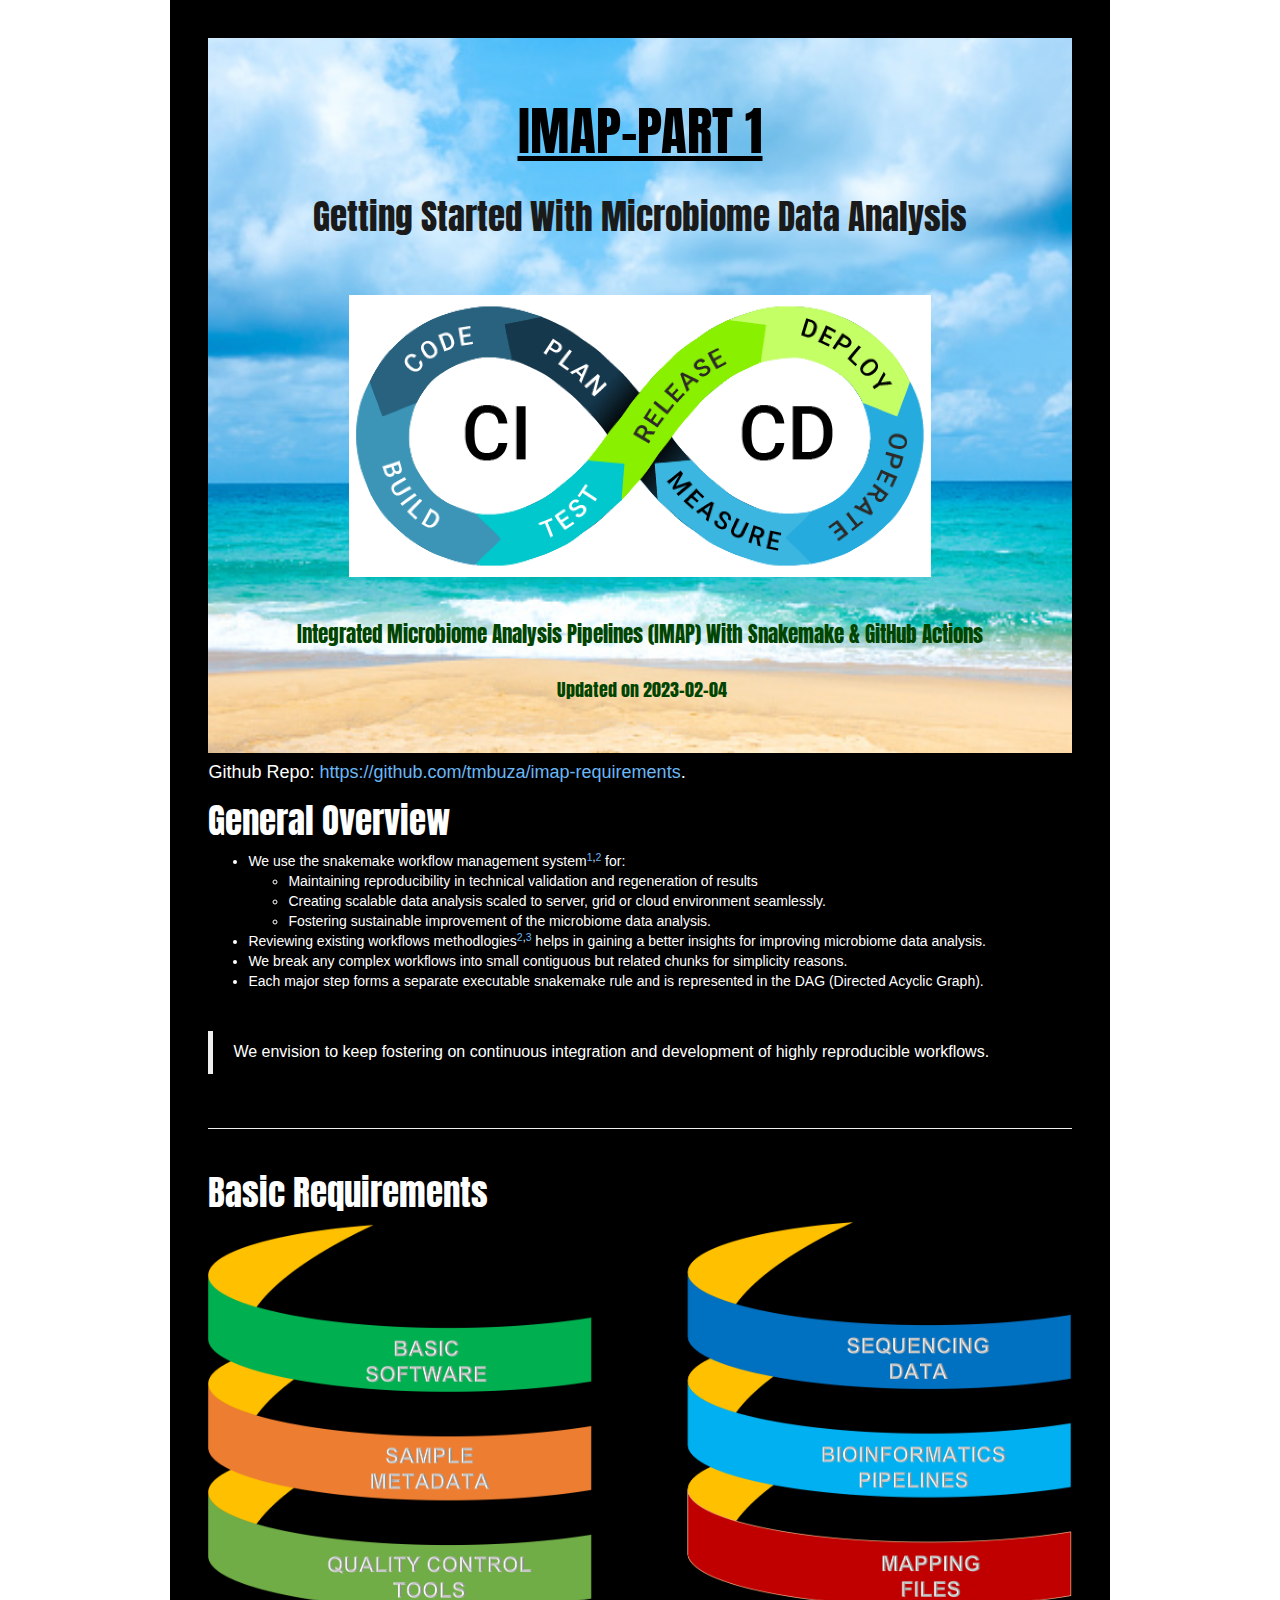
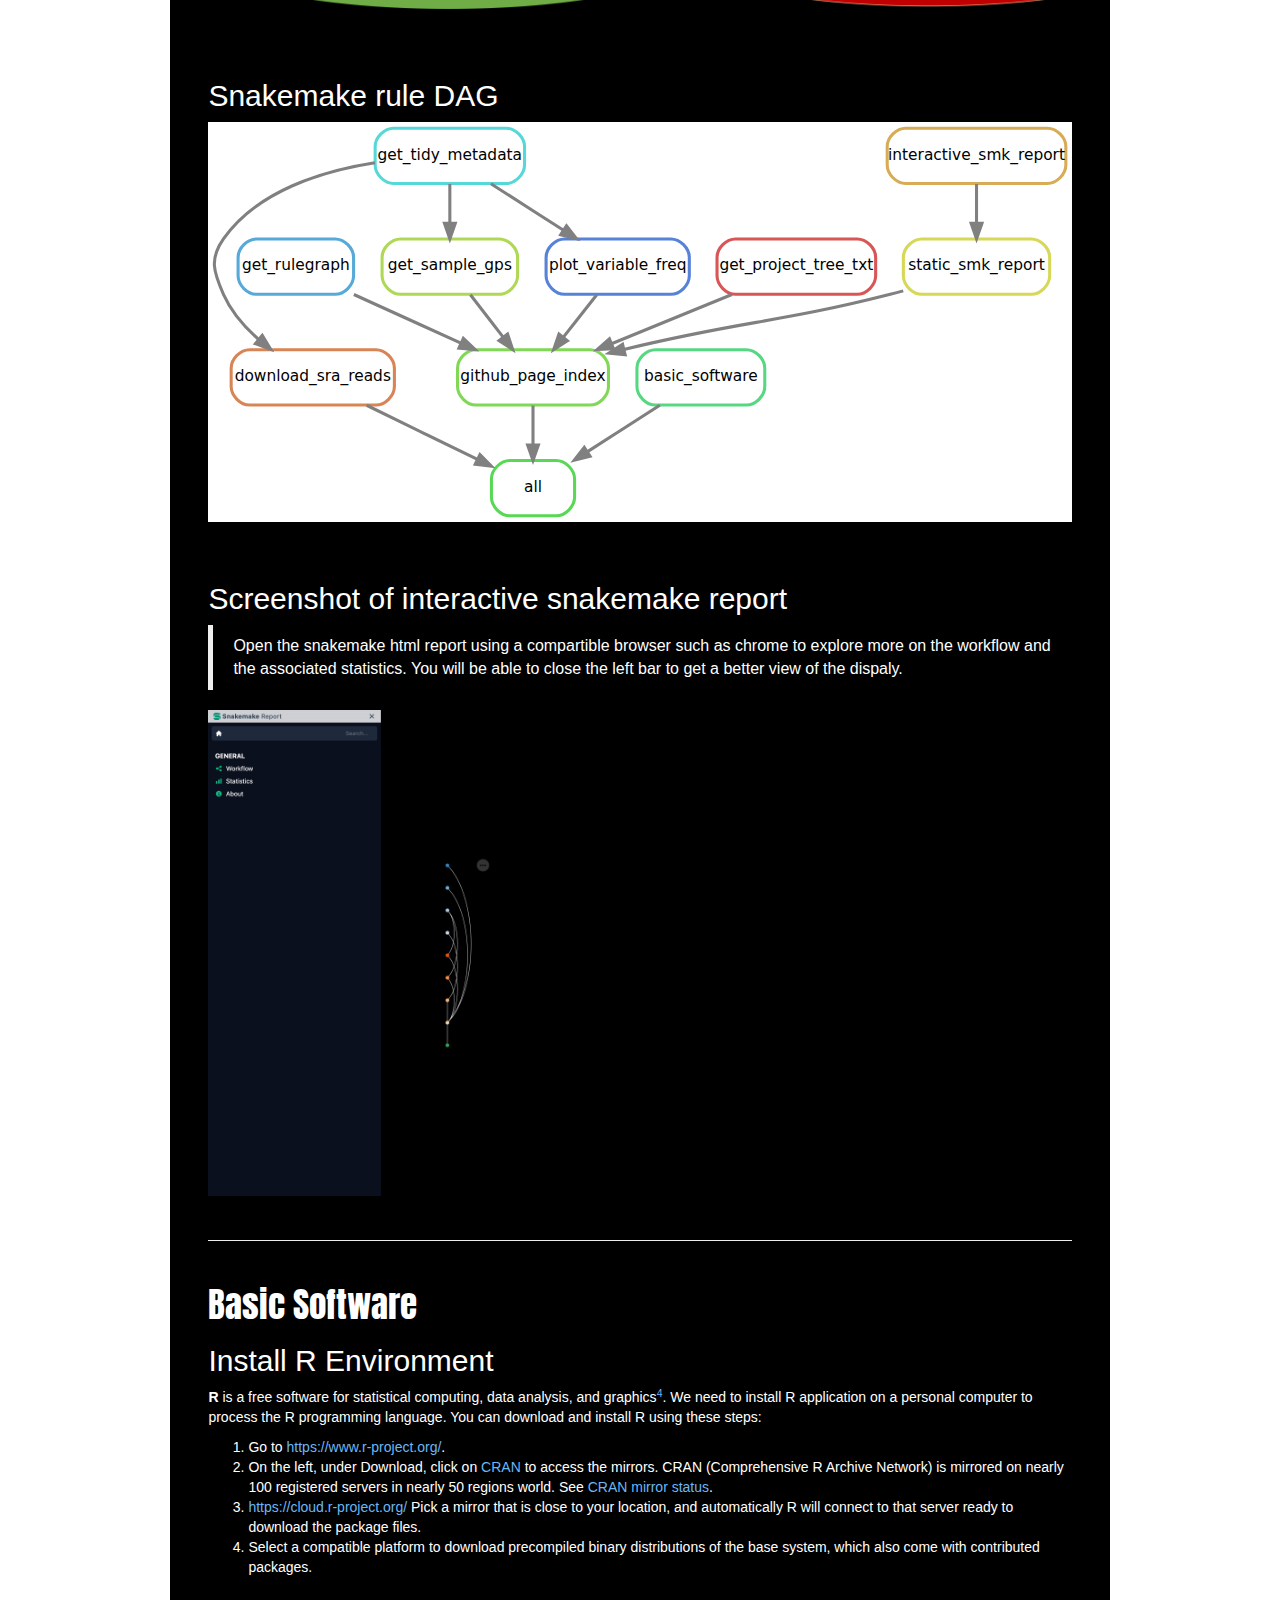
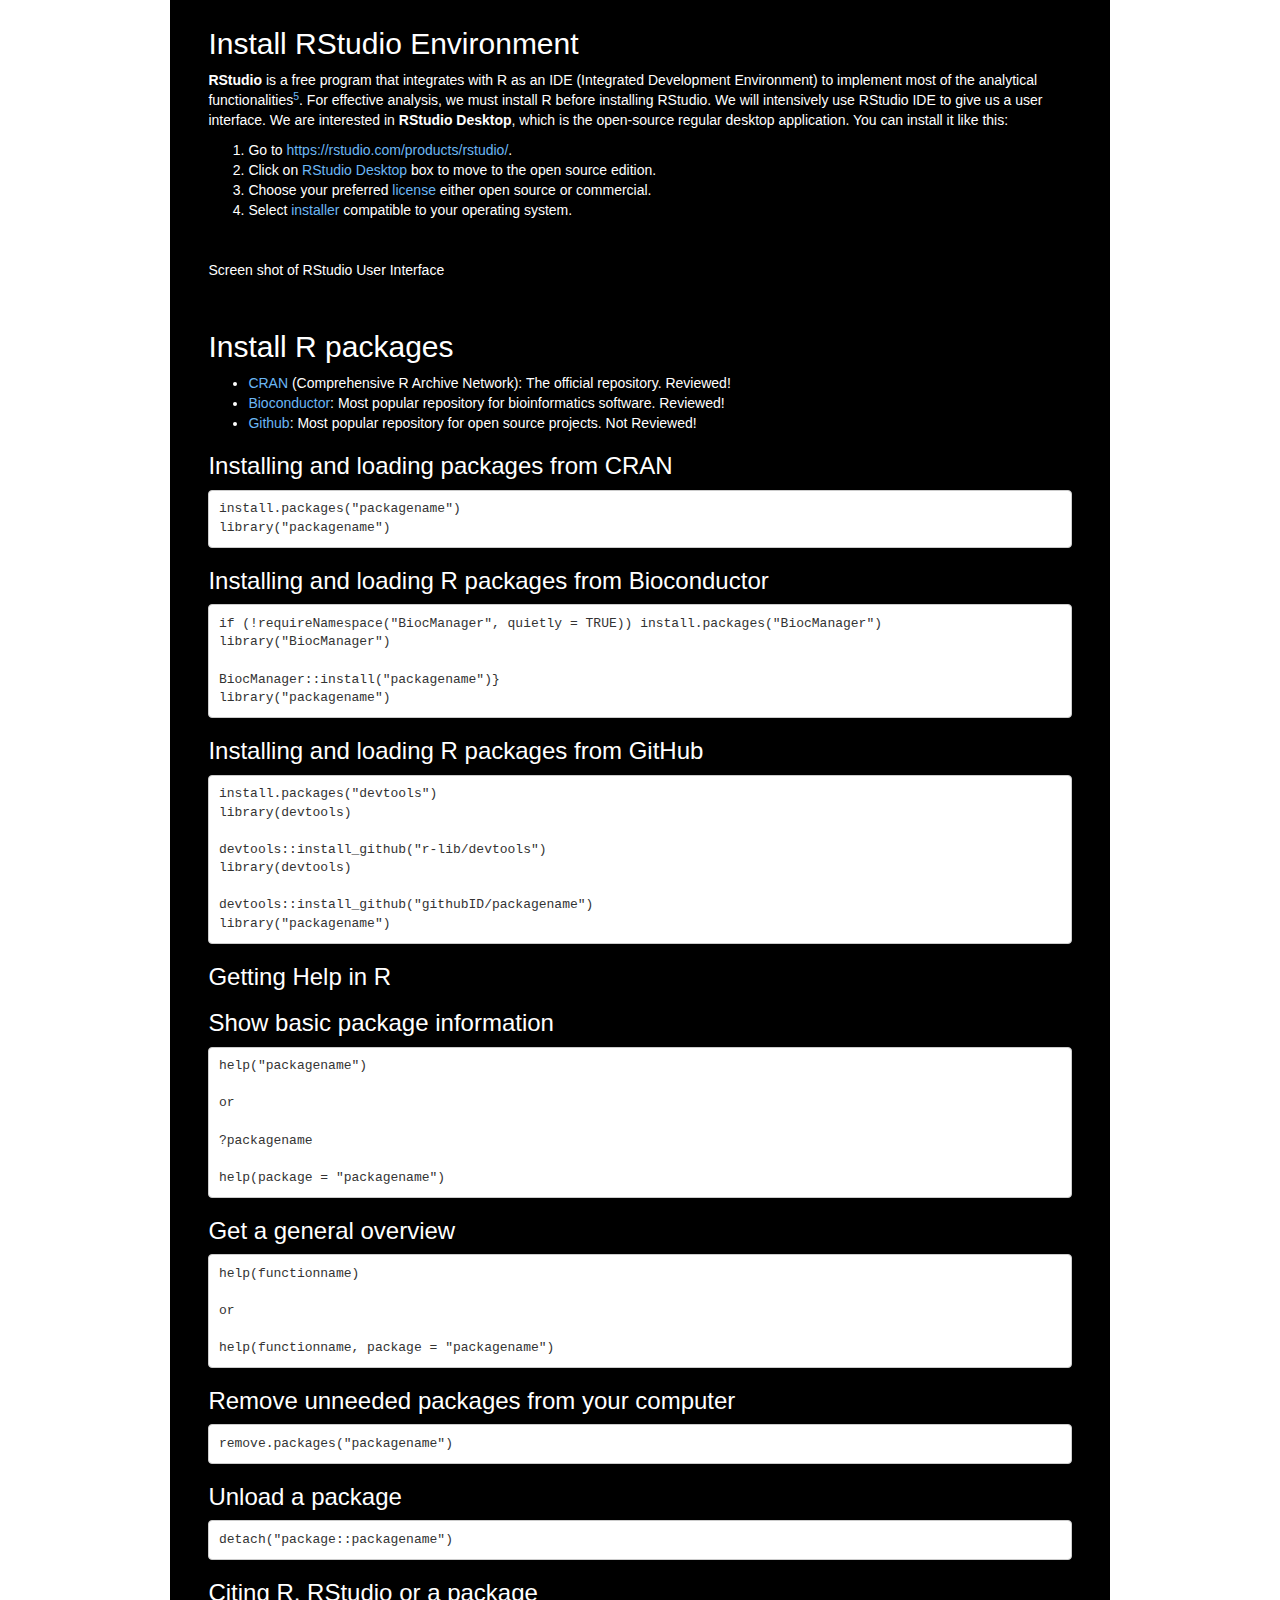
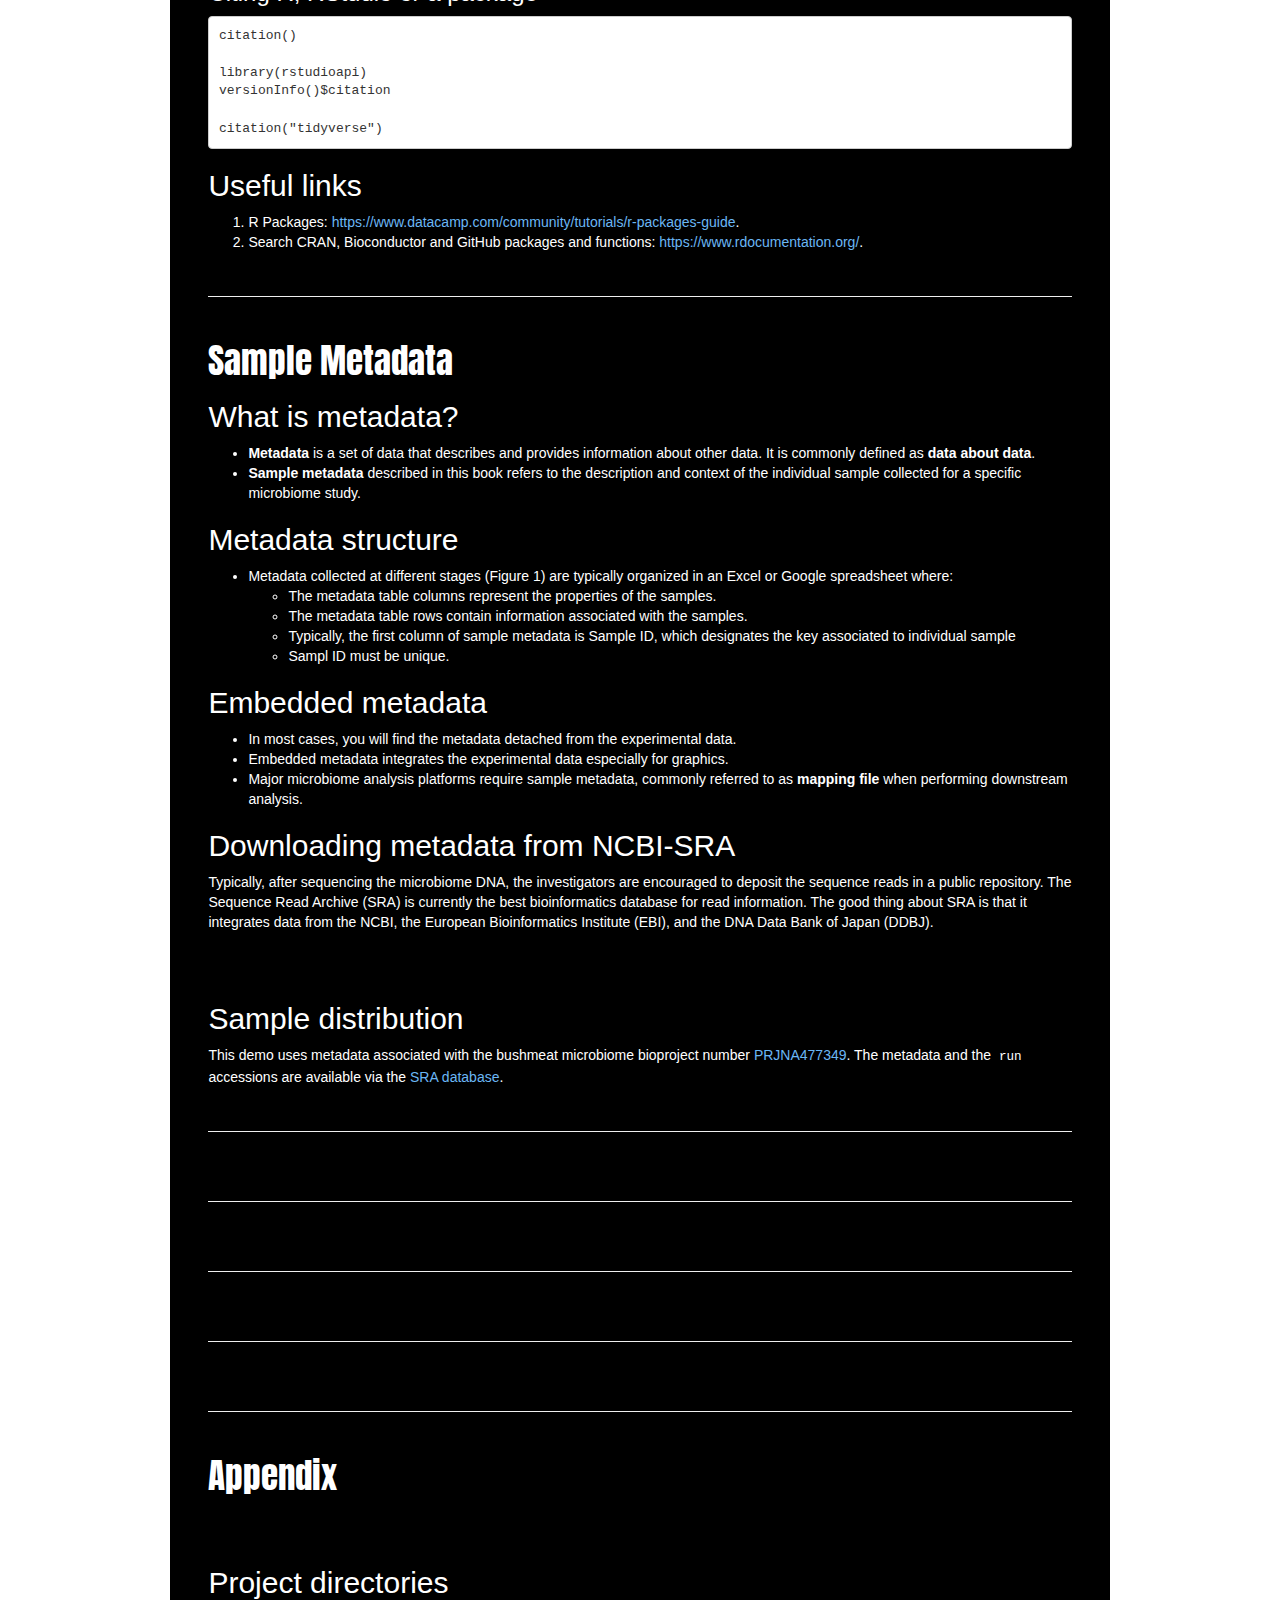
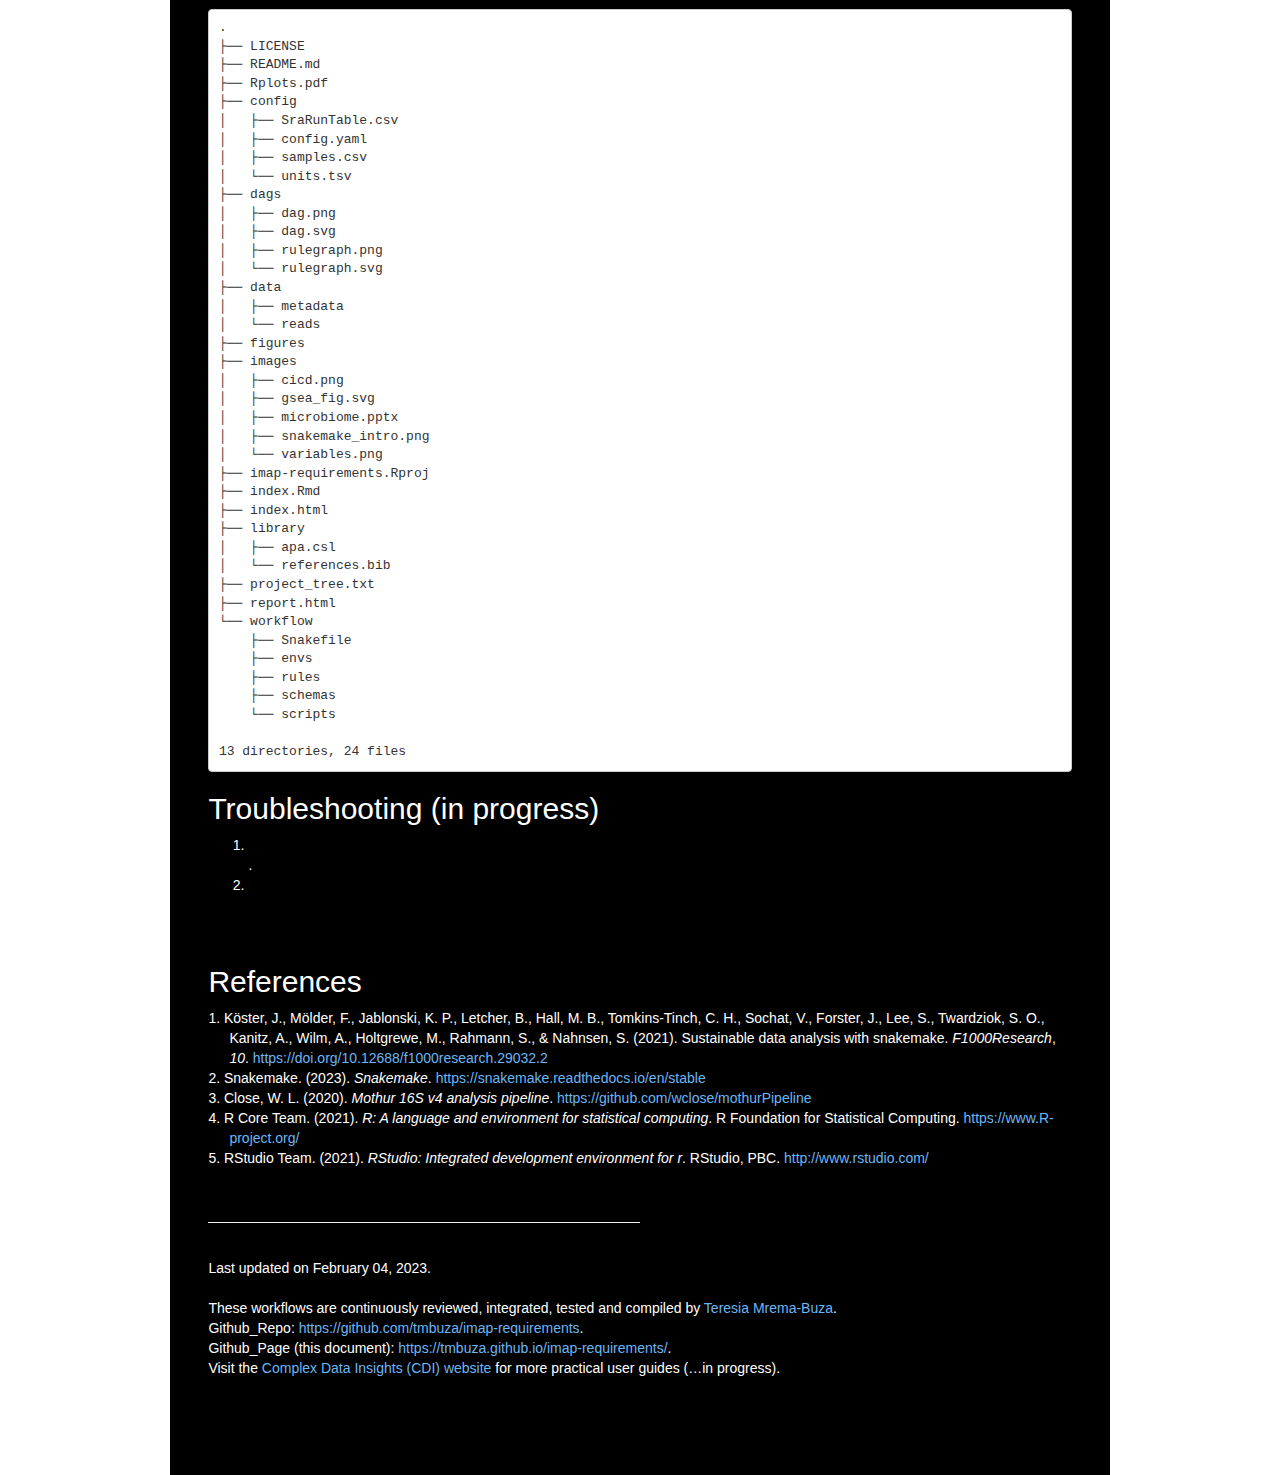
==== index.html @ a6d83a52 "Add css file, update DAGs" ====
<!DOCTYPE html>

<html>

<head>

<meta charset="utf-8" />
<meta name="generator" content="pandoc" />
<meta http-equiv="X-UA-Compatible" content="IE=EDGE" />


<meta name="author" content="Teresia Mrema-Buza" />


<title>IMAP-PART 1  Getting started with Microbiome Data Analysis  </title>

<script>// Pandoc 2.9 adds attributes on both header and div. We remove the former (to
// be compatible with the behavior of Pandoc < 2.8).
document.addEventListener('DOMContentLoaded', function(e) {
  var hs = document.querySelectorAll("div.section[class*='level'] > :first-child");
  var i, h, a;
  for (i = 0; i < hs.length; i++) {
    h = hs[i];
    if (!/^h[1-6]$/i.test(h.tagName)) continue;  // it should be a header h1-h6
    a = h.attributes;
    while (a.length > 0) h.removeAttribute(a[0].name);
  }
});
</script>
<script>/*! jQuery v3.6.0 | (c) OpenJS Foundation and other contributors | jquery.org/license */
!function(e,t){"use strict";"object"==typeof module&&"object"==typeof module.exports?module.exports=e.document?t(e,!0):function(e){if(!e.document)throw new Error("jQuery requires a window with a document");return t(e)}:t(e)}("undefined"!=typeof window?window:this,function(C,e){"use strict";var t=[],r=Object.getPrototypeOf,s=t.slice,g=t.flat?function(e){return t.flat.call(e)}:function(e){return t.concat.apply([],e)},u=t.push,i=t.indexOf,n={},o=n.toString,v=n.hasOwnProperty,a=v.toString,l=a.call(Object),y={},m=function(e){return"function"==typeof e&&"number"!=typeof e.nodeType&&"function"!=typeof e.item},x=function(e){return null!=e&&e===e.window},E=C.document,c={type:!0,src:!0,nonce:!0,noModule:!0};function b(e,t,n){var r,i,o=(n=n||E).createElement("script");if(o.text=e,t)for(r in c)(i=t[r]||t.getAttribute&&t.getAttribute(r))&&o.setAttribute(r,i);n.head.appendChild(o).parentNode.removeChild(o)}function w(e){return null==e?e+"":"object"==typeof e||"function"==typeof e?n[o.call(e)]||"object":typeof e}var f="3.6.0",S=function(e,t){return new S.fn.init(e,t)};function p(e){var t=!!e&&"length"in e&&e.length,n=w(e);return!m(e)&&!x(e)&&("array"===n||0===t||"number"==typeof t&&0<t&&t-1 in e)}S.fn=S.prototype={jquery:f,constructor:S,length:0,toArray:function(){return s.call(this)},get:function(e){return null==e?s.call(this):e<0?this[e+this.length]:this[e]},pushStack:function(e){var t=S.merge(this.constructor(),e);return t.prevObject=this,t},each:function(e){return S.each(this,e)},map:function(n){return this.pushStack(S.map(this,function(e,t){return n.call(e,t,e)}))},slice:function(){return this.pushStack(s.apply(this,arguments))},first:function(){return this.eq(0)},last:function(){return this.eq(-1)},even:function(){return this.pushStack(S.grep(this,function(e,t){return(t+1)%2}))},odd:function(){return this.pushStack(S.grep(this,function(e,t){return t%2}))},eq:function(e){var t=this.length,n=+e+(e<0?t:0);return this.pushStack(0<=n&&n<t?[this[n]]:[])},end:function(){return this.prevObject||this.constructor()},push:u,sort:t.sort,splice:t.splice},S.extend=S.fn.extend=function(){var e,t,n,r,i,o,a=arguments[0]||{},s=1,u=arguments.length,l=!1;for("boolean"==typeof a&&(l=a,a=arguments[s]||{},s++),"object"==typeof a||m(a)||(a={}),s===u&&(a=this,s--);s<u;s++)if(null!=(e=arguments[s]))for(t in e)r=e[t],"__proto__"!==t&&a!==r&&(l&&r&&(S.isPlainObject(r)||(i=Array.isArray(r)))?(n=a[t],o=i&&!Array.isArray(n)?[]:i||S.isPlainObject(n)?n:{},i=!1,a[t]=S.extend(l,o,r)):void 0!==r&&(a[t]=r));return a},S.extend({expando:"jQuery"+(f+Math.random()).replace(/\D/g,""),isReady:!0,error:function(e){throw new Error(e)},noop:function(){},isPlainObject:function(e){var t,n;return!(!e||"[object Object]"!==o.call(e))&&(!(t=r(e))||"function"==typeof(n=v.call(t,"constructor")&&t.constructor)&&a.call(n)===l)},isEmptyObject:function(e){var t;for(t in e)return!1;return!0},globalEval:function(e,t,n){b(e,{nonce:t&&t.nonce},n)},each:function(e,t){var n,r=0;if(p(e)){for(n=e.length;r<n;r++)if(!1===t.call(e[r],r,e[r]))break}else for(r in e)if(!1===t.call(e[r],r,e[r]))break;return e},makeArray:function(e,t){var n=t||[];return null!=e&&(p(Object(e))?S.merge(n,"string"==typeof e?[e]:e):u.call(n,e)),n},inArray:function(e,t,n){return null==t?-1:i.call(t,e,n)},merge:function(e,t){for(var n=+t.length,r=0,i=e.length;r<n;r++)e[i++]=t[r];return e.length=i,e},grep:function(e,t,n){for(var r=[],i=0,o=e.length,a=!n;i<o;i++)!t(e[i],i)!==a&&r.push(e[i]);return r},map:function(e,t,n){var r,i,o=0,a=[];if(p(e))for(r=e.length;o<r;o++)null!=(i=t(e[o],o,n))&&a.push(i);else for(o in e)null!=(i=t(e[o],o,n))&&a.push(i);return g(a)},guid:1,support:y}),"function"==typeof Symbol&&(S.fn[Symbol.iterator]=t[Symbol.iterator]),S.each("Boolean Number String Function Array Date RegExp Object Error Symbol".split(" "),function(e,t){n["[object "+t+"]"]=t.toLowerCase()});var d=function(n){var e,d,b,o,i,h,f,g,w,u,l,T,C,a,E,v,s,c,y,S="sizzle"+1*new Date,p=n.document,k=0,r=0,m=ue(),x=ue(),A=ue(),N=ue(),j=function(e,t){return e===t&&(l=!0),0},D={}.hasOwnProperty,t=[],q=t.pop,L=t.push,H=t.push,O=t.slice,P=function(e,t){for(var n=0,r=e.length;n<r;n++)if(e[n]===t)return n;return-1},R="checked|selected|async|autofocus|autoplay|controls|defer|disabled|hidden|ismap|loop|multiple|open|readonly|required|scoped",M="[\\x20\\t\\r\\n\\f]",I="(?:\\\\[\\da-fA-F]{1,6}"+M+"?|\\\\[^\\r\\n\\f]|[\\w-]|[^\0-\\x7f])+",W="\\["+M+"*("+I+")(?:"+M+"*([*^$|!~]?=)"+M+"*(?:'((?:\\\\.|[^\\\\'])*)'|\"((?:\\\\.|[^\\\\\"])*)\"|("+I+"))|)"+M+"*\\]",F=":("+I+")(?:\\((('((?:\\\\.|[^\\\\'])*)'|\"((?:\\\\.|[^\\\\\"])*)\")|((?:\\\\.|[^\\\\()[\\]]|"+W+")*)|.*)\\)|)",B=new RegExp(M+"+","g"),$=new RegExp("^"+M+"+|((?:^|[^\\\\])(?:\\\\.)*)"+M+"+$","g"),_=new RegExp("^"+M+"*,"+M+"*"),z=new RegExp("^"+M+"*([>+~]|"+M+")"+M+"*"),U=new RegExp(M+"|>"),X=new RegExp(F),V=new RegExp("^"+I+"$"),G={ID:new RegExp("^#("+I+")"),CLASS:new RegExp("^\\.("+I+")"),TAG:new RegExp("^("+I+"|[*])"),ATTR:new RegExp("^"+W),PSEUDO:new RegExp("^"+F),CHILD:new RegExp("^:(only|first|last|nth|nth-last)-(child|of-type)(?:\\("+M+"*(even|odd|(([+-]|)(\\d*)n|)"+M+"*(?:([+-]|)"+M+"*(\\d+)|))"+M+"*\\)|)","i"),bool:new RegExp("^(?:"+R+")$","i"),needsContext:new RegExp("^"+M+"*[>+~]|:(even|odd|eq|gt|lt|nth|first|last)(?:\\("+M+"*((?:-\\d)?\\d*)"+M+"*\\)|)(?=[^-]|$)","i")},Y=/HTML$/i,Q=/^(?:input|select|textarea|button)$/i,J=/^h\d$/i,K=/^[^{]+\{\s*\[native \w/,Z=/^(?:#([\w-]+)|(\w+)|\.([\w-]+))$/,ee=/[+~]/,te=new RegExp("\\\\[\\da-fA-F]{1,6}"+M+"?|\\\\([^\\r\\n\\f])","g"),ne=function(e,t){var n="0x"+e.slice(1)-65536;return t||(n<0?String.fromCharCode(n+65536):String.fromCharCode(n>>10|55296,1023&n|56320))},re=/([\0-\x1f\x7f]|^-?\d)|^-$|[^\0-\x1f\x7f-\uFFFF\w-]/g,ie=function(e,t){return t?"\0"===e?"\ufffd":e.slice(0,-1)+"\\"+e.charCodeAt(e.length-1).toString(16)+" ":"\\"+e},oe=function(){T()},ae=be(function(e){return!0===e.disabled&&"fieldset"===e.nodeName.toLowerCase()},{dir:"parentNode",next:"legend"});try{H.apply(t=O.call(p.childNodes),p.childNodes),t[p.childNodes.length].nodeType}catch(e){H={apply:t.length?function(e,t){L.apply(e,O.call(t))}:function(e,t){var n=e.length,r=0;while(e[n++]=t[r++]);e.length=n-1}}}function se(t,e,n,r){var i,o,a,s,u,l,c,f=e&&e.ownerDocument,p=e?e.nodeType:9;if(n=n||[],"string"!=typeof t||!t||1!==p&&9!==p&&11!==p)return n;if(!r&&(T(e),e=e||C,E)){if(11!==p&&(u=Z.exec(t)))if(i=u[1]){if(9===p){if(!(a=e.getElementById(i)))return n;if(a.id===i)return n.push(a),n}else if(f&&(a=f.getElementById(i))&&y(e,a)&&a.id===i)return n.push(a),n}else{if(u[2])return H.apply(n,e.getElementsByTagName(t)),n;if((i=u[3])&&d.getElementsByClassName&&e.getElementsByClassName)return H.apply(n,e.getElementsByClassName(i)),n}if(d.qsa&&!N[t+" "]&&(!v||!v.test(t))&&(1!==p||"object"!==e.nodeName.toLowerCase())){if(c=t,f=e,1===p&&(U.test(t)||z.test(t))){(f=ee.test(t)&&ye(e.parentNode)||e)===e&&d.scope||((s=e.getAttribute("id"))?s=s.replace(re,ie):e.setAttribute("id",s=S)),o=(l=h(t)).length;while(o--)l[o]=(s?"#"+s:":scope")+" "+xe(l[o]);c=l.join(",")}try{return H.apply(n,f.querySelectorAll(c)),n}catch(e){N(t,!0)}finally{s===S&&e.removeAttribute("id")}}}return g(t.replace($,"$1"),e,n,r)}function ue(){var r=[];return function e(t,n){return r.push(t+" ")>b.cacheLength&&delete e[r.shift()],e[t+" "]=n}}function le(e){return e[S]=!0,e}function ce(e){var t=C.createElement("fieldset");try{return!!e(t)}catch(e){return!1}finally{t.parentNode&&t.parentNode.removeChild(t),t=null}}function fe(e,t){var n=e.split("|"),r=n.length;while(r--)b.attrHandle[n[r]]=t}function pe(e,t){var n=t&&e,r=n&&1===e.nodeType&&1===t.nodeType&&e.sourceIndex-t.sourceIndex;if(r)return r;if(n)while(n=n.nextSibling)if(n===t)return-1;return e?1:-1}function de(t){return function(e){return"input"===e.nodeName.toLowerCase()&&e.type===t}}function he(n){return function(e){var t=e.nodeName.toLowerCase();return("input"===t||"button"===t)&&e.type===n}}function ge(t){return function(e){return"form"in e?e.parentNode&&!1===e.disabled?"label"in e?"label"in e.parentNode?e.parentNode.disabled===t:e.disabled===t:e.isDisabled===t||e.isDisabled!==!t&&ae(e)===t:e.disabled===t:"label"in e&&e.disabled===t}}function ve(a){return le(function(o){return o=+o,le(function(e,t){var n,r=a([],e.length,o),i=r.length;while(i--)e[n=r[i]]&&(e[n]=!(t[n]=e[n]))})})}function ye(e){return e&&"undefined"!=typeof e.getElementsByTagName&&e}for(e in d=se.support={},i=se.isXML=function(e){var t=e&&e.namespaceURI,n=e&&(e.ownerDocument||e).documentElement;return!Y.test(t||n&&n.nodeName||"HTML")},T=se.setDocument=function(e){var t,n,r=e?e.ownerDocument||e:p;return r!=C&&9===r.nodeType&&r.documentElement&&(a=(C=r).documentElement,E=!i(C),p!=C&&(n=C.defaultView)&&n.top!==n&&(n.addEventListener?n.addEventListener("unload",oe,!1):n.attachEvent&&n.attachEvent("onunload",oe)),d.scope=ce(function(e){return a.appendChild(e).appendChild(C.createElement("div")),"undefined"!=typeof e.querySelectorAll&&!e.querySelectorAll(":scope fieldset div").length}),d.attributes=ce(function(e){return e.className="i",!e.getAttribute("className")}),d.getElementsByTagName=ce(function(e){return e.appendChild(C.createComment("")),!e.getElementsByTagName("*").length}),d.getElementsByClassName=K.test(C.getElementsByClassName),d.getById=ce(function(e){return a.appendChild(e).id=S,!C.getElementsByName||!C.getElementsByName(S).length}),d.getById?(b.filter.ID=function(e){var t=e.replace(te,ne);return function(e){return e.getAttribute("id")===t}},b.find.ID=function(e,t){if("undefined"!=typeof t.getElementById&&E){var n=t.getElementById(e);return n?[n]:[]}}):(b.filter.ID=function(e){var n=e.replace(te,ne);return function(e){var t="undefined"!=typeof e.getAttributeNode&&e.getAttributeNode("id");return t&&t.value===n}},b.find.ID=function(e,t){if("undefined"!=typeof t.getElementById&&E){var n,r,i,o=t.getElementById(e);if(o){if((n=o.getAttributeNode("id"))&&n.value===e)return[o];i=t.getElementsByName(e),r=0;while(o=i[r++])if((n=o.getAttributeNode("id"))&&n.value===e)return[o]}return[]}}),b.find.TAG=d.getElementsByTagName?function(e,t){return"undefined"!=typeof t.getElementsByTagName?t.getElementsByTagName(e):d.qsa?t.querySelectorAll(e):void 0}:function(e,t){var n,r=[],i=0,o=t.getElementsByTagName(e);if("*"===e){while(n=o[i++])1===n.nodeType&&r.push(n);return r}return o},b.find.CLASS=d.getElementsByClassName&&function(e,t){if("undefined"!=typeof t.getElementsByClassName&&E)return t.getElementsByClassName(e)},s=[],v=[],(d.qsa=K.test(C.querySelectorAll))&&(ce(function(e){var t;a.appendChild(e).innerHTML="<a id='"+S+"'></a><select id='"+S+"-\r\\' msallowcapture=''><option selected=''></option></select>",e.querySelectorAll("[msallowcapture^='']").length&&v.push("[*^$]="+M+"*(?:''|\"\")"),e.querySelectorAll("[selected]").length||v.push("\\["+M+"*(?:value|"+R+")"),e.querySelectorAll("[id~="+S+"-]").length||v.push("~="),(t=C.createElement("input")).setAttribute("name",""),e.appendChild(t),e.querySelectorAll("[name='']").length||v.push("\\["+M+"*name"+M+"*="+M+"*(?:''|\"\")"),e.querySelectorAll(":checked").length||v.push(":checked"),e.querySelectorAll("a#"+S+"+*").length||v.push(".#.+[+~]"),e.querySelectorAll("\\\f"),v.push("[\\r\\n\\f]")}),ce(function(e){e.innerHTML="<a href='' disabled='disabled'></a><select disabled='disabled'><option/></select>";var t=C.createElement("input");t.setAttribute("type","hidden"),e.appendChild(t).setAttribute("name","D"),e.querySelectorAll("[name=d]").length&&v.push("name"+M+"*[*^$|!~]?="),2!==e.querySelectorAll(":enabled").length&&v.push(":enabled",":disabled"),a.appendChild(e).disabled=!0,2!==e.querySelectorAll(":disabled").length&&v.push(":enabled",":disabled"),e.querySelectorAll("*,:x"),v.push(",.*:")})),(d.matchesSelector=K.test(c=a.matches||a.webkitMatchesSelector||a.mozMatchesSelector||a.oMatchesSelector||a.msMatchesSelector))&&ce(function(e){d.disconnectedMatch=c.call(e,"*"),c.call(e,"[s!='']:x"),s.push("!=",F)}),v=v.length&&new RegExp(v.join("|")),s=s.length&&new RegExp(s.join("|")),t=K.test(a.compareDocumentPosition),y=t||K.test(a.contains)?function(e,t){var n=9===e.nodeType?e.documentElement:e,r=t&&t.parentNode;return e===r||!(!r||1!==r.nodeType||!(n.contains?n.contains(r):e.compareDocumentPosition&&16&e.compareDocumentPosition(r)))}:function(e,t){if(t)while(t=t.parentNode)if(t===e)return!0;return!1},j=t?function(e,t){if(e===t)return l=!0,0;var n=!e.compareDocumentPosition-!t.compareDocumentPosition;return n||(1&(n=(e.ownerDocument||e)==(t.ownerDocument||t)?e.compareDocumentPosition(t):1)||!d.sortDetached&&t.compareDocumentPosition(e)===n?e==C||e.ownerDocument==p&&y(p,e)?-1:t==C||t.ownerDocument==p&&y(p,t)?1:u?P(u,e)-P(u,t):0:4&n?-1:1)}:function(e,t){if(e===t)return l=!0,0;var n,r=0,i=e.parentNode,o=t.parentNode,a=[e],s=[t];if(!i||!o)return e==C?-1:t==C?1:i?-1:o?1:u?P(u,e)-P(u,t):0;if(i===o)return pe(e,t);n=e;while(n=n.parentNode)a.unshift(n);n=t;while(n=n.parentNode)s.unshift(n);while(a[r]===s[r])r++;return r?pe(a[r],s[r]):a[r]==p?-1:s[r]==p?1:0}),C},se.matches=function(e,t){return se(e,null,null,t)},se.matchesSelector=function(e,t){if(T(e),d.matchesSelector&&E&&!N[t+" "]&&(!s||!s.test(t))&&(!v||!v.test(t)))try{var n=c.call(e,t);if(n||d.disconnectedMatch||e.document&&11!==e.document.nodeType)return n}catch(e){N(t,!0)}return 0<se(t,C,null,[e]).length},se.contains=function(e,t){return(e.ownerDocument||e)!=C&&T(e),y(e,t)},se.attr=function(e,t){(e.ownerDocument||e)!=C&&T(e);var n=b.attrHandle[t.toLowerCase()],r=n&&D.call(b.attrHandle,t.toLowerCase())?n(e,t,!E):void 0;return void 0!==r?r:d.attributes||!E?e.getAttribute(t):(r=e.getAttributeNode(t))&&r.specified?r.value:null},se.escape=function(e){return(e+"").replace(re,ie)},se.error=function(e){throw new Error("Syntax error, unrecognized expression: "+e)},se.uniqueSort=function(e){var t,n=[],r=0,i=0;if(l=!d.detectDuplicates,u=!d.sortStable&&e.slice(0),e.sort(j),l){while(t=e[i++])t===e[i]&&(r=n.push(i));while(r--)e.splice(n[r],1)}return u=null,e},o=se.getText=function(e){var t,n="",r=0,i=e.nodeType;if(i){if(1===i||9===i||11===i){if("string"==typeof e.textContent)return e.textContent;for(e=e.firstChild;e;e=e.nextSibling)n+=o(e)}else if(3===i||4===i)return e.nodeValue}else while(t=e[r++])n+=o(t);return n},(b=se.selectors={cacheLength:50,createPseudo:le,match:G,attrHandle:{},find:{},relative:{">":{dir:"parentNode",first:!0}," ":{dir:"parentNode"},"+":{dir:"previousSibling",first:!0},"~":{dir:"previousSibling"}},preFilter:{ATTR:function(e){return e[1]=e[1].replace(te,ne),e[3]=(e[3]||e[4]||e[5]||"").replace(te,ne),"~="===e[2]&&(e[3]=" "+e[3]+" "),e.slice(0,4)},CHILD:function(e){return e[1]=e[1].toLowerCase(),"nth"===e[1].slice(0,3)?(e[3]||se.error(e[0]),e[4]=+(e[4]?e[5]+(e[6]||1):2*("even"===e[3]||"odd"===e[3])),e[5]=+(e[7]+e[8]||"odd"===e[3])):e[3]&&se.error(e[0]),e},PSEUDO:function(e){var t,n=!e[6]&&e[2];return G.CHILD.test(e[0])?null:(e[3]?e[2]=e[4]||e[5]||"":n&&X.test(n)&&(t=h(n,!0))&&(t=n.indexOf(")",n.length-t)-n.length)&&(e[0]=e[0].slice(0,t),e[2]=n.slice(0,t)),e.slice(0,3))}},filter:{TAG:function(e){var t=e.replace(te,ne).toLowerCase();return"*"===e?function(){return!0}:function(e){return e.nodeName&&e.nodeName.toLowerCase()===t}},CLASS:function(e){var t=m[e+" "];return t||(t=new RegExp("(^|"+M+")"+e+"("+M+"|$)"))&&m(e,function(e){return t.test("string"==typeof e.className&&e.className||"undefined"!=typeof e.getAttribute&&e.getAttribute("class")||"")})},ATTR:function(n,r,i){return function(e){var t=se.attr(e,n);return null==t?"!="===r:!r||(t+="","="===r?t===i:"!="===r?t!==i:"^="===r?i&&0===t.indexOf(i):"*="===r?i&&-1<t.indexOf(i):"$="===r?i&&t.slice(-i.length)===i:"~="===r?-1<(" "+t.replace(B," ")+" ").indexOf(i):"|="===r&&(t===i||t.slice(0,i.length+1)===i+"-"))}},CHILD:function(h,e,t,g,v){var y="nth"!==h.slice(0,3),m="last"!==h.slice(-4),x="of-type"===e;return 1===g&&0===v?function(e){return!!e.parentNode}:function(e,t,n){var r,i,o,a,s,u,l=y!==m?"nextSibling":"previousSibling",c=e.parentNode,f=x&&e.nodeName.toLowerCase(),p=!n&&!x,d=!1;if(c){if(y){while(l){a=e;while(a=a[l])if(x?a.nodeName.toLowerCase()===f:1===a.nodeType)return!1;u=l="only"===h&&!u&&"nextSibling"}return!0}if(u=[m?c.firstChild:c.lastChild],m&&p){d=(s=(r=(i=(o=(a=c)[S]||(a[S]={}))[a.uniqueID]||(o[a.uniqueID]={}))[h]||[])[0]===k&&r[1])&&r[2],a=s&&c.childNodes[s];while(a=++s&&a&&a[l]||(d=s=0)||u.pop())if(1===a.nodeType&&++d&&a===e){i[h]=[k,s,d];break}}else if(p&&(d=s=(r=(i=(o=(a=e)[S]||(a[S]={}))[a.uniqueID]||(o[a.uniqueID]={}))[h]||[])[0]===k&&r[1]),!1===d)while(a=++s&&a&&a[l]||(d=s=0)||u.pop())if((x?a.nodeName.toLowerCase()===f:1===a.nodeType)&&++d&&(p&&((i=(o=a[S]||(a[S]={}))[a.uniqueID]||(o[a.uniqueID]={}))[h]=[k,d]),a===e))break;return(d-=v)===g||d%g==0&&0<=d/g}}},PSEUDO:function(e,o){var t,a=b.pseudos[e]||b.setFilters[e.toLowerCase()]||se.error("unsupported pseudo: "+e);return a[S]?a(o):1<a.length?(t=[e,e,"",o],b.setFilters.hasOwnProperty(e.toLowerCase())?le(function(e,t){var n,r=a(e,o),i=r.length;while(i--)e[n=P(e,r[i])]=!(t[n]=r[i])}):function(e){return a(e,0,t)}):a}},pseudos:{not:le(function(e){var r=[],i=[],s=f(e.replace($,"$1"));return s[S]?le(function(e,t,n,r){var i,o=s(e,null,r,[]),a=e.length;while(a--)(i=o[a])&&(e[a]=!(t[a]=i))}):function(e,t,n){return r[0]=e,s(r,null,n,i),r[0]=null,!i.pop()}}),has:le(function(t){return function(e){return 0<se(t,e).length}}),contains:le(function(t){return t=t.replace(te,ne),function(e){return-1<(e.textContent||o(e)).indexOf(t)}}),lang:le(function(n){return V.test(n||"")||se.error("unsupported lang: "+n),n=n.replace(te,ne).toLowerCase(),function(e){var t;do{if(t=E?e.lang:e.getAttribute("xml:lang")||e.getAttribute("lang"))return(t=t.toLowerCase())===n||0===t.indexOf(n+"-")}while((e=e.parentNode)&&1===e.nodeType);return!1}}),target:function(e){var t=n.location&&n.location.hash;return t&&t.slice(1)===e.id},root:function(e){return e===a},focus:function(e){return e===C.activeElement&&(!C.hasFocus||C.hasFocus())&&!!(e.type||e.href||~e.tabIndex)},enabled:ge(!1),disabled:ge(!0),checked:function(e){var t=e.nodeName.toLowerCase();return"input"===t&&!!e.checked||"option"===t&&!!e.selected},selected:function(e){return e.parentNode&&e.parentNode.selectedIndex,!0===e.selected},empty:function(e){for(e=e.firstChild;e;e=e.nextSibling)if(e.nodeType<6)return!1;return!0},parent:function(e){return!b.pseudos.empty(e)},header:function(e){return J.test(e.nodeName)},input:function(e){return Q.test(e.nodeName)},button:function(e){var t=e.nodeName.toLowerCase();return"input"===t&&"button"===e.type||"button"===t},text:function(e){var t;return"input"===e.nodeName.toLowerCase()&&"text"===e.type&&(null==(t=e.getAttribute("type"))||"text"===t.toLowerCase())},first:ve(function(){return[0]}),last:ve(function(e,t){return[t-1]}),eq:ve(function(e,t,n){return[n<0?n+t:n]}),even:ve(function(e,t){for(var n=0;n<t;n+=2)e.push(n);return e}),odd:ve(function(e,t){for(var n=1;n<t;n+=2)e.push(n);return e}),lt:ve(function(e,t,n){for(var r=n<0?n+t:t<n?t:n;0<=--r;)e.push(r);return e}),gt:ve(function(e,t,n){for(var r=n<0?n+t:n;++r<t;)e.push(r);return e})}}).pseudos.nth=b.pseudos.eq,{radio:!0,checkbox:!0,file:!0,password:!0,image:!0})b.pseudos[e]=de(e);for(e in{submit:!0,reset:!0})b.pseudos[e]=he(e);function me(){}function xe(e){for(var t=0,n=e.length,r="";t<n;t++)r+=e[t].value;return r}function be(s,e,t){var u=e.dir,l=e.next,c=l||u,f=t&&"parentNode"===c,p=r++;return e.first?function(e,t,n){while(e=e[u])if(1===e.nodeType||f)return s(e,t,n);return!1}:function(e,t,n){var r,i,o,a=[k,p];if(n){while(e=e[u])if((1===e.nodeType||f)&&s(e,t,n))return!0}else while(e=e[u])if(1===e.nodeType||f)if(i=(o=e[S]||(e[S]={}))[e.uniqueID]||(o[e.uniqueID]={}),l&&l===e.nodeName.toLowerCase())e=e[u]||e;else{if((r=i[c])&&r[0]===k&&r[1]===p)return a[2]=r[2];if((i[c]=a)[2]=s(e,t,n))return!0}return!1}}function we(i){return 1<i.length?function(e,t,n){var r=i.length;while(r--)if(!i[r](e,t,n))return!1;return!0}:i[0]}function Te(e,t,n,r,i){for(var o,a=[],s=0,u=e.length,l=null!=t;s<u;s++)(o=e[s])&&(n&&!n(o,r,i)||(a.push(o),l&&t.push(s)));return a}function Ce(d,h,g,v,y,e){return v&&!v[S]&&(v=Ce(v)),y&&!y[S]&&(y=Ce(y,e)),le(function(e,t,n,r){var i,o,a,s=[],u=[],l=t.length,c=e||function(e,t,n){for(var r=0,i=t.length;r<i;r++)se(e,t[r],n);return n}(h||"*",n.nodeType?[n]:n,[]),f=!d||!e&&h?c:Te(c,s,d,n,r),p=g?y||(e?d:l||v)?[]:t:f;if(g&&g(f,p,n,r),v){i=Te(p,u),v(i,[],n,r),o=i.length;while(o--)(a=i[o])&&(p[u[o]]=!(f[u[o]]=a))}if(e){if(y||d){if(y){i=[],o=p.length;while(o--)(a=p[o])&&i.push(f[o]=a);y(null,p=[],i,r)}o=p.length;while(o--)(a=p[o])&&-1<(i=y?P(e,a):s[o])&&(e[i]=!(t[i]=a))}}else p=Te(p===t?p.splice(l,p.length):p),y?y(null,t,p,r):H.apply(t,p)})}function Ee(e){for(var i,t,n,r=e.length,o=b.relative[e[0].type],a=o||b.relative[" "],s=o?1:0,u=be(function(e){return e===i},a,!0),l=be(function(e){return-1<P(i,e)},a,!0),c=[function(e,t,n){var r=!o&&(n||t!==w)||((i=t).nodeType?u(e,t,n):l(e,t,n));return i=null,r}];s<r;s++)if(t=b.relative[e[s].type])c=[be(we(c),t)];else{if((t=b.filter[e[s].type].apply(null,e[s].matches))[S]){for(n=++s;n<r;n++)if(b.relative[e[n].type])break;return Ce(1<s&&we(c),1<s&&xe(e.slice(0,s-1).concat({value:" "===e[s-2].type?"*":""})).replace($,"$1"),t,s<n&&Ee(e.slice(s,n)),n<r&&Ee(e=e.slice(n)),n<r&&xe(e))}c.push(t)}return we(c)}return me.prototype=b.filters=b.pseudos,b.setFilters=new me,h=se.tokenize=function(e,t){var n,r,i,o,a,s,u,l=x[e+" "];if(l)return t?0:l.slice(0);a=e,s=[],u=b.preFilter;while(a){for(o in n&&!(r=_.exec(a))||(r&&(a=a.slice(r[0].length)||a),s.push(i=[])),n=!1,(r=z.exec(a))&&(n=r.shift(),i.push({value:n,type:r[0].replace($," ")}),a=a.slice(n.length)),b.filter)!(r=G[o].exec(a))||u[o]&&!(r=u[o](r))||(n=r.shift(),i.push({value:n,type:o,matches:r}),a=a.slice(n.length));if(!n)break}return t?a.length:a?se.error(e):x(e,s).slice(0)},f=se.compile=function(e,t){var n,v,y,m,x,r,i=[],o=[],a=A[e+" "];if(!a){t||(t=h(e)),n=t.length;while(n--)(a=Ee(t[n]))[S]?i.push(a):o.push(a);(a=A(e,(v=o,m=0<(y=i).length,x=0<v.length,r=function(e,t,n,r,i){var o,a,s,u=0,l="0",c=e&&[],f=[],p=w,d=e||x&&b.find.TAG("*",i),h=k+=null==p?1:Math.random()||.1,g=d.length;for(i&&(w=t==C||t||i);l!==g&&null!=(o=d[l]);l++){if(x&&o){a=0,t||o.ownerDocument==C||(T(o),n=!E);while(s=v[a++])if(s(o,t||C,n)){r.push(o);break}i&&(k=h)}m&&((o=!s&&o)&&u--,e&&c.push(o))}if(u+=l,m&&l!==u){a=0;while(s=y[a++])s(c,f,t,n);if(e){if(0<u)while(l--)c[l]||f[l]||(f[l]=q.call(r));f=Te(f)}H.apply(r,f),i&&!e&&0<f.length&&1<u+y.length&&se.uniqueSort(r)}return i&&(k=h,w=p),c},m?le(r):r))).selector=e}return a},g=se.select=function(e,t,n,r){var i,o,a,s,u,l="function"==typeof e&&e,c=!r&&h(e=l.selector||e);if(n=n||[],1===c.length){if(2<(o=c[0]=c[0].slice(0)).length&&"ID"===(a=o[0]).type&&9===t.nodeType&&E&&b.relative[o[1].type]){if(!(t=(b.find.ID(a.matches[0].replace(te,ne),t)||[])[0]))return n;l&&(t=t.parentNode),e=e.slice(o.shift().value.length)}i=G.needsContext.test(e)?0:o.length;while(i--){if(a=o[i],b.relative[s=a.type])break;if((u=b.find[s])&&(r=u(a.matches[0].replace(te,ne),ee.test(o[0].type)&&ye(t.parentNode)||t))){if(o.splice(i,1),!(e=r.length&&xe(o)))return H.apply(n,r),n;break}}}return(l||f(e,c))(r,t,!E,n,!t||ee.test(e)&&ye(t.parentNode)||t),n},d.sortStable=S.split("").sort(j).join("")===S,d.detectDuplicates=!!l,T(),d.sortDetached=ce(function(e){return 1&e.compareDocumentPosition(C.createElement("fieldset"))}),ce(function(e){return e.innerHTML="<a href='#'></a>","#"===e.firstChild.getAttribute("href")})||fe("type|href|height|width",function(e,t,n){if(!n)return e.getAttribute(t,"type"===t.toLowerCase()?1:2)}),d.attributes&&ce(function(e){return e.innerHTML="<input/>",e.firstChild.setAttribute("value",""),""===e.firstChild.getAttribute("value")})||fe("value",function(e,t,n){if(!n&&"input"===e.nodeName.toLowerCase())return e.defaultValue}),ce(function(e){return null==e.getAttribute("disabled")})||fe(R,function(e,t,n){var r;if(!n)return!0===e[t]?t.toLowerCase():(r=e.getAttributeNode(t))&&r.specified?r.value:null}),se}(C);S.find=d,S.expr=d.selectors,S.expr[":"]=S.expr.pseudos,S.uniqueSort=S.unique=d.uniqueSort,S.text=d.getText,S.isXMLDoc=d.isXML,S.contains=d.contains,S.escapeSelector=d.escape;var h=function(e,t,n){var r=[],i=void 0!==n;while((e=e[t])&&9!==e.nodeType)if(1===e.nodeType){if(i&&S(e).is(n))break;r.push(e)}return r},T=function(e,t){for(var n=[];e;e=e.nextSibling)1===e.nodeType&&e!==t&&n.push(e);return n},k=S.expr.match.needsContext;function A(e,t){return e.nodeName&&e.nodeName.toLowerCase()===t.toLowerCase()}var N=/^<([a-z][^\/\0>:\x20\t\r\n\f]*)[\x20\t\r\n\f]*\/?>(?:<\/\1>|)$/i;function j(e,n,r){return m(n)?S.grep(e,function(e,t){return!!n.call(e,t,e)!==r}):n.nodeType?S.grep(e,function(e){return e===n!==r}):"string"!=typeof n?S.grep(e,function(e){return-1<i.call(n,e)!==r}):S.filter(n,e,r)}S.filter=function(e,t,n){var r=t[0];return n&&(e=":not("+e+")"),1===t.length&&1===r.nodeType?S.find.matchesSelector(r,e)?[r]:[]:S.find.matches(e,S.grep(t,function(e){return 1===e.nodeType}))},S.fn.extend({find:function(e){var t,n,r=this.length,i=this;if("string"!=typeof e)return this.pushStack(S(e).filter(function(){for(t=0;t<r;t++)if(S.contains(i[t],this))return!0}));for(n=this.pushStack([]),t=0;t<r;t++)S.find(e,i[t],n);return 1<r?S.uniqueSort(n):n},filter:function(e){return this.pushStack(j(this,e||[],!1))},not:function(e){return this.pushStack(j(this,e||[],!0))},is:function(e){return!!j(this,"string"==typeof e&&k.test(e)?S(e):e||[],!1).length}});var D,q=/^(?:\s*(<[\w\W]+>)[^>]*|#([\w-]+))$/;(S.fn.init=function(e,t,n){var r,i;if(!e)return this;if(n=n||D,"string"==typeof e){if(!(r="<"===e[0]&&">"===e[e.length-1]&&3<=e.length?[null,e,null]:q.exec(e))||!r[1]&&t)return!t||t.jquery?(t||n).find(e):this.constructor(t).find(e);if(r[1]){if(t=t instanceof S?t[0]:t,S.merge(this,S.parseHTML(r[1],t&&t.nodeType?t.ownerDocument||t:E,!0)),N.test(r[1])&&S.isPlainObject(t))for(r in t)m(this[r])?this[r](t[r]):this.attr(r,t[r]);return this}return(i=E.getElementById(r[2]))&&(this[0]=i,this.length=1),this}return e.nodeType?(this[0]=e,this.length=1,this):m(e)?void 0!==n.ready?n.ready(e):e(S):S.makeArray(e,this)}).prototype=S.fn,D=S(E);var L=/^(?:parents|prev(?:Until|All))/,H={children:!0,contents:!0,next:!0,prev:!0};function O(e,t){while((e=e[t])&&1!==e.nodeType);return e}S.fn.extend({has:function(e){var t=S(e,this),n=t.length;return this.filter(function(){for(var e=0;e<n;e++)if(S.contains(this,t[e]))return!0})},closest:function(e,t){var n,r=0,i=this.length,o=[],a="string"!=typeof e&&S(e);if(!k.test(e))for(;r<i;r++)for(n=this[r];n&&n!==t;n=n.parentNode)if(n.nodeType<11&&(a?-1<a.index(n):1===n.nodeType&&S.find.matchesSelector(n,e))){o.push(n);break}return this.pushStack(1<o.length?S.uniqueSort(o):o)},index:function(e){return e?"string"==typeof e?i.call(S(e),this[0]):i.call(this,e.jquery?e[0]:e):this[0]&&this[0].parentNode?this.first().prevAll().length:-1},add:function(e,t){return this.pushStack(S.uniqueSort(S.merge(this.get(),S(e,t))))},addBack:function(e){return this.add(null==e?this.prevObject:this.prevObject.filter(e))}}),S.each({parent:function(e){var t=e.parentNode;return t&&11!==t.nodeType?t:null},parents:function(e){return h(e,"parentNode")},parentsUntil:function(e,t,n){return h(e,"parentNode",n)},next:function(e){return O(e,"nextSibling")},prev:function(e){return O(e,"previousSibling")},nextAll:function(e){return h(e,"nextSibling")},prevAll:function(e){return h(e,"previousSibling")},nextUntil:function(e,t,n){return h(e,"nextSibling",n)},prevUntil:function(e,t,n){return h(e,"previousSibling",n)},siblings:function(e){return T((e.parentNode||{}).firstChild,e)},children:function(e){return T(e.firstChild)},contents:function(e){return null!=e.contentDocument&&r(e.contentDocument)?e.contentDocument:(A(e,"template")&&(e=e.content||e),S.merge([],e.childNodes))}},function(r,i){S.fn[r]=function(e,t){var n=S.map(this,i,e);return"Until"!==r.slice(-5)&&(t=e),t&&"string"==typeof t&&(n=S.filter(t,n)),1<this.length&&(H[r]||S.uniqueSort(n),L.test(r)&&n.reverse()),this.pushStack(n)}});var P=/[^\x20\t\r\n\f]+/g;function R(e){return e}function M(e){throw e}function I(e,t,n,r){var i;try{e&&m(i=e.promise)?i.call(e).done(t).fail(n):e&&m(i=e.then)?i.call(e,t,n):t.apply(void 0,[e].slice(r))}catch(e){n.apply(void 0,[e])}}S.Callbacks=function(r){var e,n;r="string"==typeof r?(e=r,n={},S.each(e.match(P)||[],function(e,t){n[t]=!0}),n):S.extend({},r);var i,t,o,a,s=[],u=[],l=-1,c=function(){for(a=a||r.once,o=i=!0;u.length;l=-1){t=u.shift();while(++l<s.length)!1===s[l].apply(t[0],t[1])&&r.stopOnFalse&&(l=s.length,t=!1)}r.memory||(t=!1),i=!1,a&&(s=t?[]:"")},f={add:function(){return s&&(t&&!i&&(l=s.length-1,u.push(t)),function n(e){S.each(e,function(e,t){m(t)?r.unique&&f.has(t)||s.push(t):t&&t.length&&"string"!==w(t)&&n(t)})}(arguments),t&&!i&&c()),this},remove:function(){return S.each(arguments,function(e,t){var n;while(-1<(n=S.inArray(t,s,n)))s.splice(n,1),n<=l&&l--}),this},has:function(e){return e?-1<S.inArray(e,s):0<s.length},empty:function(){return s&&(s=[]),this},disable:function(){return a=u=[],s=t="",this},disabled:function(){return!s},lock:function(){return a=u=[],t||i||(s=t=""),this},locked:function(){return!!a},fireWith:function(e,t){return a||(t=[e,(t=t||[]).slice?t.slice():t],u.push(t),i||c()),this},fire:function(){return f.fireWith(this,arguments),this},fired:function(){return!!o}};return f},S.extend({Deferred:function(e){var o=[["notify","progress",S.Callbacks("memory"),S.Callbacks("memory"),2],["resolve","done",S.Callbacks("once memory"),S.Callbacks("once memory"),0,"resolved"],["reject","fail",S.Callbacks("once memory"),S.Callbacks("once memory"),1,"rejected"]],i="pending",a={state:function(){return i},always:function(){return s.done(arguments).fail(arguments),this},"catch":function(e){return a.then(null,e)},pipe:function(){var i=arguments;return S.Deferred(function(r){S.each(o,function(e,t){var n=m(i[t[4]])&&i[t[4]];s[t[1]](function(){var e=n&&n.apply(this,arguments);e&&m(e.promise)?e.promise().progress(r.notify).done(r.resolve).fail(r.reject):r[t[0]+"With"](this,n?[e]:arguments)})}),i=null}).promise()},then:function(t,n,r){var u=0;function l(i,o,a,s){return function(){var n=this,r=arguments,e=function(){var e,t;if(!(i<u)){if((e=a.apply(n,r))===o.promise())throw new TypeError("Thenable self-resolution");t=e&&("object"==typeof e||"function"==typeof e)&&e.then,m(t)?s?t.call(e,l(u,o,R,s),l(u,o,M,s)):(u++,t.call(e,l(u,o,R,s),l(u,o,M,s),l(u,o,R,o.notifyWith))):(a!==R&&(n=void 0,r=[e]),(s||o.resolveWith)(n,r))}},t=s?e:function(){try{e()}catch(e){S.Deferred.exceptionHook&&S.Deferred.exceptionHook(e,t.stackTrace),u<=i+1&&(a!==M&&(n=void 0,r=[e]),o.rejectWith(n,r))}};i?t():(S.Deferred.getStackHook&&(t.stackTrace=S.Deferred.getStackHook()),C.setTimeout(t))}}return S.Deferred(function(e){o[0][3].add(l(0,e,m(r)?r:R,e.notifyWith)),o[1][3].add(l(0,e,m(t)?t:R)),o[2][3].add(l(0,e,m(n)?n:M))}).promise()},promise:function(e){return null!=e?S.extend(e,a):a}},s={};return S.each(o,function(e,t){var n=t[2],r=t[5];a[t[1]]=n.add,r&&n.add(function(){i=r},o[3-e][2].disable,o[3-e][3].disable,o[0][2].lock,o[0][3].lock),n.add(t[3].fire),s[t[0]]=function(){return s[t[0]+"With"](this===s?void 0:this,arguments),this},s[t[0]+"With"]=n.fireWith}),a.promise(s),e&&e.call(s,s),s},when:function(e){var n=arguments.length,t=n,r=Array(t),i=s.call(arguments),o=S.Deferred(),a=function(t){return function(e){r[t]=this,i[t]=1<arguments.length?s.call(arguments):e,--n||o.resolveWith(r,i)}};if(n<=1&&(I(e,o.done(a(t)).resolve,o.reject,!n),"pending"===o.state()||m(i[t]&&i[t].then)))return o.then();while(t--)I(i[t],a(t),o.reject);return o.promise()}});var W=/^(Eval|Internal|Range|Reference|Syntax|Type|URI)Error$/;S.Deferred.exceptionHook=function(e,t){C.console&&C.console.warn&&e&&W.test(e.name)&&C.console.warn("jQuery.Deferred exception: "+e.message,e.stack,t)},S.readyException=function(e){C.setTimeout(function(){throw e})};var F=S.Deferred();function B(){E.removeEventListener("DOMContentLoaded",B),C.removeEventListener("load",B),S.ready()}S.fn.ready=function(e){return F.then(e)["catch"](function(e){S.readyException(e)}),this},S.extend({isReady:!1,readyWait:1,ready:function(e){(!0===e?--S.readyWait:S.isReady)||(S.isReady=!0)!==e&&0<--S.readyWait||F.resolveWith(E,[S])}}),S.ready.then=F.then,"complete"===E.readyState||"loading"!==E.readyState&&!E.documentElement.doScroll?C.setTimeout(S.ready):(E.addEventListener("DOMContentLoaded",B),C.addEventListener("load",B));var $=function(e,t,n,r,i,o,a){var s=0,u=e.length,l=null==n;if("object"===w(n))for(s in i=!0,n)$(e,t,s,n[s],!0,o,a);else if(void 0!==r&&(i=!0,m(r)||(a=!0),l&&(a?(t.call(e,r),t=null):(l=t,t=function(e,t,n){return l.call(S(e),n)})),t))for(;s<u;s++)t(e[s],n,a?r:r.call(e[s],s,t(e[s],n)));return i?e:l?t.call(e):u?t(e[0],n):o},_=/^-ms-/,z=/-([a-z])/g;function U(e,t){return t.toUpperCase()}function X(e){return e.replace(_,"ms-").replace(z,U)}var V=function(e){return 1===e.nodeType||9===e.nodeType||!+e.nodeType};function G(){this.expando=S.expando+G.uid++}G.uid=1,G.prototype={cache:function(e){var t=e[this.expando];return t||(t={},V(e)&&(e.nodeType?e[this.expando]=t:Object.defineProperty(e,this.expando,{value:t,configurable:!0}))),t},set:function(e,t,n){var r,i=this.cache(e);if("string"==typeof t)i[X(t)]=n;else for(r in t)i[X(r)]=t[r];return i},get:function(e,t){return void 0===t?this.cache(e):e[this.expando]&&e[this.expando][X(t)]},access:function(e,t,n){return void 0===t||t&&"string"==typeof t&&void 0===n?this.get(e,t):(this.set(e,t,n),void 0!==n?n:t)},remove:function(e,t){var n,r=e[this.expando];if(void 0!==r){if(void 0!==t){n=(t=Array.isArray(t)?t.map(X):(t=X(t))in r?[t]:t.match(P)||[]).length;while(n--)delete r[t[n]]}(void 0===t||S.isEmptyObject(r))&&(e.nodeType?e[this.expando]=void 0:delete e[this.expando])}},hasData:function(e){var t=e[this.expando];return void 0!==t&&!S.isEmptyObject(t)}};var Y=new G,Q=new G,J=/^(?:\{[\w\W]*\}|\[[\w\W]*\])$/,K=/[A-Z]/g;function Z(e,t,n){var r,i;if(void 0===n&&1===e.nodeType)if(r="data-"+t.replace(K,"-$&").toLowerCase(),"string"==typeof(n=e.getAttribute(r))){try{n="true"===(i=n)||"false"!==i&&("null"===i?null:i===+i+""?+i:J.test(i)?JSON.parse(i):i)}catch(e){}Q.set(e,t,n)}else n=void 0;return n}S.extend({hasData:function(e){return Q.hasData(e)||Y.hasData(e)},data:function(e,t,n){return Q.access(e,t,n)},removeData:function(e,t){Q.remove(e,t)},_data:function(e,t,n){return Y.access(e,t,n)},_removeData:function(e,t){Y.remove(e,t)}}),S.fn.extend({data:function(n,e){var t,r,i,o=this[0],a=o&&o.attributes;if(void 0===n){if(this.length&&(i=Q.get(o),1===o.nodeType&&!Y.get(o,"hasDataAttrs"))){t=a.length;while(t--)a[t]&&0===(r=a[t].name).indexOf("data-")&&(r=X(r.slice(5)),Z(o,r,i[r]));Y.set(o,"hasDataAttrs",!0)}return i}return"object"==typeof n?this.each(function(){Q.set(this,n)}):$(this,function(e){var t;if(o&&void 0===e)return void 0!==(t=Q.get(o,n))?t:void 0!==(t=Z(o,n))?t:void 0;this.each(function(){Q.set(this,n,e)})},null,e,1<arguments.length,null,!0)},removeData:function(e){return this.each(function(){Q.remove(this,e)})}}),S.extend({queue:function(e,t,n){var r;if(e)return t=(t||"fx")+"queue",r=Y.get(e,t),n&&(!r||Array.isArray(n)?r=Y.access(e,t,S.makeArray(n)):r.push(n)),r||[]},dequeue:function(e,t){t=t||"fx";var n=S.queue(e,t),r=n.length,i=n.shift(),o=S._queueHooks(e,t);"inprogress"===i&&(i=n.shift(),r--),i&&("fx"===t&&n.unshift("inprogress"),delete o.stop,i.call(e,function(){S.dequeue(e,t)},o)),!r&&o&&o.empty.fire()},_queueHooks:function(e,t){var n=t+"queueHooks";return Y.get(e,n)||Y.access(e,n,{empty:S.Callbacks("once memory").add(function(){Y.remove(e,[t+"queue",n])})})}}),S.fn.extend({queue:function(t,n){var e=2;return"string"!=typeof t&&(n=t,t="fx",e--),arguments.length<e?S.queue(this[0],t):void 0===n?this:this.each(function(){var e=S.queue(this,t,n);S._queueHooks(this,t),"fx"===t&&"inprogress"!==e[0]&&S.dequeue(this,t)})},dequeue:function(e){return this.each(function(){S.dequeue(this,e)})},clearQueue:function(e){return this.queue(e||"fx",[])},promise:function(e,t){var n,r=1,i=S.Deferred(),o=this,a=this.length,s=function(){--r||i.resolveWith(o,[o])};"string"!=typeof e&&(t=e,e=void 0),e=e||"fx";while(a--)(n=Y.get(o[a],e+"queueHooks"))&&n.empty&&(r++,n.empty.add(s));return s(),i.promise(t)}});var ee=/[+-]?(?:\d*\.|)\d+(?:[eE][+-]?\d+|)/.source,te=new RegExp("^(?:([+-])=|)("+ee+")([a-z%]*)$","i"),ne=["Top","Right","Bottom","Left"],re=E.documentElement,ie=function(e){return S.contains(e.ownerDocument,e)},oe={composed:!0};re.getRootNode&&(ie=function(e){return S.contains(e.ownerDocument,e)||e.getRootNode(oe)===e.ownerDocument});var ae=function(e,t){return"none"===(e=t||e).style.display||""===e.style.display&&ie(e)&&"none"===S.css(e,"display")};function se(e,t,n,r){var i,o,a=20,s=r?function(){return r.cur()}:function(){return S.css(e,t,"")},u=s(),l=n&&n[3]||(S.cssNumber[t]?"":"px"),c=e.nodeType&&(S.cssNumber[t]||"px"!==l&&+u)&&te.exec(S.css(e,t));if(c&&c[3]!==l){u/=2,l=l||c[3],c=+u||1;while(a--)S.style(e,t,c+l),(1-o)*(1-(o=s()/u||.5))<=0&&(a=0),c/=o;c*=2,S.style(e,t,c+l),n=n||[]}return n&&(c=+c||+u||0,i=n[1]?c+(n[1]+1)*n[2]:+n[2],r&&(r.unit=l,r.start=c,r.end=i)),i}var ue={};function le(e,t){for(var n,r,i,o,a,s,u,l=[],c=0,f=e.length;c<f;c++)(r=e[c]).style&&(n=r.style.display,t?("none"===n&&(l[c]=Y.get(r,"display")||null,l[c]||(r.style.display="")),""===r.style.display&&ae(r)&&(l[c]=(u=a=o=void 0,a=(i=r).ownerDocument,s=i.nodeName,(u=ue[s])||(o=a.body.appendChild(a.createElement(s)),u=S.css(o,"display"),o.parentNode.removeChild(o),"none"===u&&(u="block"),ue[s]=u)))):"none"!==n&&(l[c]="none",Y.set(r,"display",n)));for(c=0;c<f;c++)null!=l[c]&&(e[c].style.display=l[c]);return e}S.fn.extend({show:function(){return le(this,!0)},hide:function(){return le(this)},toggle:function(e){return"boolean"==typeof e?e?this.show():this.hide():this.each(function(){ae(this)?S(this).show():S(this).hide()})}});var ce,fe,pe=/^(?:checkbox|radio)$/i,de=/<([a-z][^\/\0>\x20\t\r\n\f]*)/i,he=/^$|^module$|\/(?:java|ecma)script/i;ce=E.createDocumentFragment().appendChild(E.createElement("div")),(fe=E.createElement("input")).setAttribute("type","radio"),fe.setAttribute("checked","checked"),fe.setAttribute("name","t"),ce.appendChild(fe),y.checkClone=ce.cloneNode(!0).cloneNode(!0).lastChild.checked,ce.innerHTML="<textarea>x</textarea>",y.noCloneChecked=!!ce.cloneNode(!0).lastChild.defaultValue,ce.innerHTML="<option></option>",y.option=!!ce.lastChild;var ge={thead:[1,"<table>","</table>"],col:[2,"<table><colgroup>","</colgroup></table>"],tr:[2,"<table><tbody>","</tbody></table>"],td:[3,"<table><tbody><tr>","</tr></tbody></table>"],_default:[0,"",""]};function ve(e,t){var n;return n="undefined"!=typeof e.getElementsByTagName?e.getElementsByTagName(t||"*"):"undefined"!=typeof e.querySelectorAll?e.querySelectorAll(t||"*"):[],void 0===t||t&&A(e,t)?S.merge([e],n):n}function ye(e,t){for(var n=0,r=e.length;n<r;n++)Y.set(e[n],"globalEval",!t||Y.get(t[n],"globalEval"))}ge.tbody=ge.tfoot=ge.colgroup=ge.caption=ge.thead,ge.th=ge.td,y.option||(ge.optgroup=ge.option=[1,"<select multiple='multiple'>","</select>"]);var me=/<|&#?\w+;/;function xe(e,t,n,r,i){for(var o,a,s,u,l,c,f=t.createDocumentFragment(),p=[],d=0,h=e.length;d<h;d++)if((o=e[d])||0===o)if("object"===w(o))S.merge(p,o.nodeType?[o]:o);else if(me.test(o)){a=a||f.appendChild(t.createElement("div")),s=(de.exec(o)||["",""])[1].toLowerCase(),u=ge[s]||ge._default,a.innerHTML=u[1]+S.htmlPrefilter(o)+u[2],c=u[0];while(c--)a=a.lastChild;S.merge(p,a.childNodes),(a=f.firstChild).textContent=""}else p.push(t.createTextNode(o));f.textContent="",d=0;while(o=p[d++])if(r&&-1<S.inArray(o,r))i&&i.push(o);else if(l=ie(o),a=ve(f.appendChild(o),"script"),l&&ye(a),n){c=0;while(o=a[c++])he.test(o.type||"")&&n.push(o)}return f}var be=/^([^.]*)(?:\.(.+)|)/;function we(){return!0}function Te(){return!1}function Ce(e,t){return e===function(){try{return E.activeElement}catch(e){}}()==("focus"===t)}function Ee(e,t,n,r,i,o){var a,s;if("object"==typeof t){for(s in"string"!=typeof n&&(r=r||n,n=void 0),t)Ee(e,s,n,r,t[s],o);return e}if(null==r&&null==i?(i=n,r=n=void 0):null==i&&("string"==typeof n?(i=r,r=void 0):(i=r,r=n,n=void 0)),!1===i)i=Te;else if(!i)return e;return 1===o&&(a=i,(i=function(e){return S().off(e),a.apply(this,arguments)}).guid=a.guid||(a.guid=S.guid++)),e.each(function(){S.event.add(this,t,i,r,n)})}function Se(e,i,o){o?(Y.set(e,i,!1),S.event.add(e,i,{namespace:!1,handler:function(e){var t,n,r=Y.get(this,i);if(1&e.isTrigger&&this[i]){if(r.length)(S.event.special[i]||{}).delegateType&&e.stopPropagation();else if(r=s.call(arguments),Y.set(this,i,r),t=o(this,i),this[i](),r!==(n=Y.get(this,i))||t?Y.set(this,i,!1):n={},r!==n)return e.stopImmediatePropagation(),e.preventDefault(),n&&n.value}else r.length&&(Y.set(this,i,{value:S.event.trigger(S.extend(r[0],S.Event.prototype),r.slice(1),this)}),e.stopImmediatePropagation())}})):void 0===Y.get(e,i)&&S.event.add(e,i,we)}S.event={global:{},add:function(t,e,n,r,i){var o,a,s,u,l,c,f,p,d,h,g,v=Y.get(t);if(V(t)){n.handler&&(n=(o=n).handler,i=o.selector),i&&S.find.matchesSelector(re,i),n.guid||(n.guid=S.guid++),(u=v.events)||(u=v.events=Object.create(null)),(a=v.handle)||(a=v.handle=function(e){return"undefined"!=typeof S&&S.event.triggered!==e.type?S.event.dispatch.apply(t,arguments):void 0}),l=(e=(e||"").match(P)||[""]).length;while(l--)d=g=(s=be.exec(e[l])||[])[1],h=(s[2]||"").split(".").sort(),d&&(f=S.event.special[d]||{},d=(i?f.delegateType:f.bindType)||d,f=S.event.special[d]||{},c=S.extend({type:d,origType:g,data:r,handler:n,guid:n.guid,selector:i,needsContext:i&&S.expr.match.needsContext.test(i),namespace:h.join(".")},o),(p=u[d])||((p=u[d]=[]).delegateCount=0,f.setup&&!1!==f.setup.call(t,r,h,a)||t.addEventListener&&t.addEventListener(d,a)),f.add&&(f.add.call(t,c),c.handler.guid||(c.handler.guid=n.guid)),i?p.splice(p.delegateCount++,0,c):p.push(c),S.event.global[d]=!0)}},remove:function(e,t,n,r,i){var o,a,s,u,l,c,f,p,d,h,g,v=Y.hasData(e)&&Y.get(e);if(v&&(u=v.events)){l=(t=(t||"").match(P)||[""]).length;while(l--)if(d=g=(s=be.exec(t[l])||[])[1],h=(s[2]||"").split(".").sort(),d){f=S.event.special[d]||{},p=u[d=(r?f.delegateType:f.bindType)||d]||[],s=s[2]&&new RegExp("(^|\\.)"+h.join("\\.(?:.*\\.|)")+"(\\.|$)"),a=o=p.length;while(o--)c=p[o],!i&&g!==c.origType||n&&n.guid!==c.guid||s&&!s.test(c.namespace)||r&&r!==c.selector&&("**"!==r||!c.selector)||(p.splice(o,1),c.selector&&p.delegateCount--,f.remove&&f.remove.call(e,c));a&&!p.length&&(f.teardown&&!1!==f.teardown.call(e,h,v.handle)||S.removeEvent(e,d,v.handle),delete u[d])}else for(d in u)S.event.remove(e,d+t[l],n,r,!0);S.isEmptyObject(u)&&Y.remove(e,"handle events")}},dispatch:function(e){var t,n,r,i,o,a,s=new Array(arguments.length),u=S.event.fix(e),l=(Y.get(this,"events")||Object.create(null))[u.type]||[],c=S.event.special[u.type]||{};for(s[0]=u,t=1;t<arguments.length;t++)s[t]=arguments[t];if(u.delegateTarget=this,!c.preDispatch||!1!==c.preDispatch.call(this,u)){a=S.event.handlers.call(this,u,l),t=0;while((i=a[t++])&&!u.isPropagationStopped()){u.currentTarget=i.elem,n=0;while((o=i.handlers[n++])&&!u.isImmediatePropagationStopped())u.rnamespace&&!1!==o.namespace&&!u.rnamespace.test(o.namespace)||(u.handleObj=o,u.data=o.data,void 0!==(r=((S.event.special[o.origType]||{}).handle||o.handler).apply(i.elem,s))&&!1===(u.result=r)&&(u.preventDefault(),u.stopPropagation()))}return c.postDispatch&&c.postDispatch.call(this,u),u.result}},handlers:function(e,t){var n,r,i,o,a,s=[],u=t.delegateCount,l=e.target;if(u&&l.nodeType&&!("click"===e.type&&1<=e.button))for(;l!==this;l=l.parentNode||this)if(1===l.nodeType&&("click"!==e.type||!0!==l.disabled)){for(o=[],a={},n=0;n<u;n++)void 0===a[i=(r=t[n]).selector+" "]&&(a[i]=r.needsContext?-1<S(i,this).index(l):S.find(i,this,null,[l]).length),a[i]&&o.push(r);o.length&&s.push({elem:l,handlers:o})}return l=this,u<t.length&&s.push({elem:l,handlers:t.slice(u)}),s},addProp:function(t,e){Object.defineProperty(S.Event.prototype,t,{enumerable:!0,configurable:!0,get:m(e)?function(){if(this.originalEvent)return e(this.originalEvent)}:function(){if(this.originalEvent)return this.originalEvent[t]},set:function(e){Object.defineProperty(this,t,{enumerable:!0,configurable:!0,writable:!0,value:e})}})},fix:function(e){return e[S.expando]?e:new S.Event(e)},special:{load:{noBubble:!0},click:{setup:function(e){var t=this||e;return pe.test(t.type)&&t.click&&A(t,"input")&&Se(t,"click",we),!1},trigger:function(e){var t=this||e;return pe.test(t.type)&&t.click&&A(t,"input")&&Se(t,"click"),!0},_default:function(e){var t=e.target;return pe.test(t.type)&&t.click&&A(t,"input")&&Y.get(t,"click")||A(t,"a")}},beforeunload:{postDispatch:function(e){void 0!==e.result&&e.originalEvent&&(e.originalEvent.returnValue=e.result)}}}},S.removeEvent=function(e,t,n){e.removeEventListener&&e.removeEventListener(t,n)},S.Event=function(e,t){if(!(this instanceof S.Event))return new S.Event(e,t);e&&e.type?(this.originalEvent=e,this.type=e.type,this.isDefaultPrevented=e.defaultPrevented||void 0===e.defaultPrevented&&!1===e.returnValue?we:Te,this.target=e.target&&3===e.target.nodeType?e.target.parentNode:e.target,this.currentTarget=e.currentTarget,this.relatedTarget=e.relatedTarget):this.type=e,t&&S.extend(this,t),this.timeStamp=e&&e.timeStamp||Date.now(),this[S.expando]=!0},S.Event.prototype={constructor:S.Event,isDefaultPrevented:Te,isPropagationStopped:Te,isImmediatePropagationStopped:Te,isSimulated:!1,preventDefault:function(){var e=this.originalEvent;this.isDefaultPrevented=we,e&&!this.isSimulated&&e.preventDefault()},stopPropagation:function(){var e=this.originalEvent;this.isPropagationStopped=we,e&&!this.isSimulated&&e.stopPropagation()},stopImmediatePropagation:function(){var e=this.originalEvent;this.isImmediatePropagationStopped=we,e&&!this.isSimulated&&e.stopImmediatePropagation(),this.stopPropagation()}},S.each({altKey:!0,bubbles:!0,cancelable:!0,changedTouches:!0,ctrlKey:!0,detail:!0,eventPhase:!0,metaKey:!0,pageX:!0,pageY:!0,shiftKey:!0,view:!0,"char":!0,code:!0,charCode:!0,key:!0,keyCode:!0,button:!0,buttons:!0,clientX:!0,clientY:!0,offsetX:!0,offsetY:!0,pointerId:!0,pointerType:!0,screenX:!0,screenY:!0,targetTouches:!0,toElement:!0,touches:!0,which:!0},S.event.addProp),S.each({focus:"focusin",blur:"focusout"},function(e,t){S.event.special[e]={setup:function(){return Se(this,e,Ce),!1},trigger:function(){return Se(this,e),!0},_default:function(){return!0},delegateType:t}}),S.each({mouseenter:"mouseover",mouseleave:"mouseout",pointerenter:"pointerover",pointerleave:"pointerout"},function(e,i){S.event.special[e]={delegateType:i,bindType:i,handle:function(e){var t,n=e.relatedTarget,r=e.handleObj;return n&&(n===this||S.contains(this,n))||(e.type=r.origType,t=r.handler.apply(this,arguments),e.type=i),t}}}),S.fn.extend({on:function(e,t,n,r){return Ee(this,e,t,n,r)},one:function(e,t,n,r){return Ee(this,e,t,n,r,1)},off:function(e,t,n){var r,i;if(e&&e.preventDefault&&e.handleObj)return r=e.handleObj,S(e.delegateTarget).off(r.namespace?r.origType+"."+r.namespace:r.origType,r.selector,r.handler),this;if("object"==typeof e){for(i in e)this.off(i,t,e[i]);return this}return!1!==t&&"function"!=typeof t||(n=t,t=void 0),!1===n&&(n=Te),this.each(function(){S.event.remove(this,e,n,t)})}});var ke=/<script|<style|<link/i,Ae=/checked\s*(?:[^=]|=\s*.checked.)/i,Ne=/^\s*<!(?:\[CDATA\[|--)|(?:\]\]|--)>\s*$/g;function je(e,t){return A(e,"table")&&A(11!==t.nodeType?t:t.firstChild,"tr")&&S(e).children("tbody")[0]||e}function De(e){return e.type=(null!==e.getAttribute("type"))+"/"+e.type,e}function qe(e){return"true/"===(e.type||"").slice(0,5)?e.type=e.type.slice(5):e.removeAttribute("type"),e}function Le(e,t){var n,r,i,o,a,s;if(1===t.nodeType){if(Y.hasData(e)&&(s=Y.get(e).events))for(i in Y.remove(t,"handle events"),s)for(n=0,r=s[i].length;n<r;n++)S.event.add(t,i,s[i][n]);Q.hasData(e)&&(o=Q.access(e),a=S.extend({},o),Q.set(t,a))}}function He(n,r,i,o){r=g(r);var e,t,a,s,u,l,c=0,f=n.length,p=f-1,d=r[0],h=m(d);if(h||1<f&&"string"==typeof d&&!y.checkClone&&Ae.test(d))return n.each(function(e){var t=n.eq(e);h&&(r[0]=d.call(this,e,t.html())),He(t,r,i,o)});if(f&&(t=(e=xe(r,n[0].ownerDocument,!1,n,o)).firstChild,1===e.childNodes.length&&(e=t),t||o)){for(s=(a=S.map(ve(e,"script"),De)).length;c<f;c++)u=e,c!==p&&(u=S.clone(u,!0,!0),s&&S.merge(a,ve(u,"script"))),i.call(n[c],u,c);if(s)for(l=a[a.length-1].ownerDocument,S.map(a,qe),c=0;c<s;c++)u=a[c],he.test(u.type||"")&&!Y.access(u,"globalEval")&&S.contains(l,u)&&(u.src&&"module"!==(u.type||"").toLowerCase()?S._evalUrl&&!u.noModule&&S._evalUrl(u.src,{nonce:u.nonce||u.getAttribute("nonce")},l):b(u.textContent.replace(Ne,""),u,l))}return n}function Oe(e,t,n){for(var r,i=t?S.filter(t,e):e,o=0;null!=(r=i[o]);o++)n||1!==r.nodeType||S.cleanData(ve(r)),r.parentNode&&(n&&ie(r)&&ye(ve(r,"script")),r.parentNode.removeChild(r));return e}S.extend({htmlPrefilter:function(e){return e},clone:function(e,t,n){var r,i,o,a,s,u,l,c=e.cloneNode(!0),f=ie(e);if(!(y.noCloneChecked||1!==e.nodeType&&11!==e.nodeType||S.isXMLDoc(e)))for(a=ve(c),r=0,i=(o=ve(e)).length;r<i;r++)s=o[r],u=a[r],void 0,"input"===(l=u.nodeName.toLowerCase())&&pe.test(s.type)?u.checked=s.checked:"input"!==l&&"textarea"!==l||(u.defaultValue=s.defaultValue);if(t)if(n)for(o=o||ve(e),a=a||ve(c),r=0,i=o.length;r<i;r++)Le(o[r],a[r]);else Le(e,c);return 0<(a=ve(c,"script")).length&&ye(a,!f&&ve(e,"script")),c},cleanData:function(e){for(var t,n,r,i=S.event.special,o=0;void 0!==(n=e[o]);o++)if(V(n)){if(t=n[Y.expando]){if(t.events)for(r in t.events)i[r]?S.event.remove(n,r):S.removeEvent(n,r,t.handle);n[Y.expando]=void 0}n[Q.expando]&&(n[Q.expando]=void 0)}}}),S.fn.extend({detach:function(e){return Oe(this,e,!0)},remove:function(e){return Oe(this,e)},text:function(e){return $(this,function(e){return void 0===e?S.text(this):this.empty().each(function(){1!==this.nodeType&&11!==this.nodeType&&9!==this.nodeType||(this.textContent=e)})},null,e,arguments.length)},append:function(){return He(this,arguments,function(e){1!==this.nodeType&&11!==this.nodeType&&9!==this.nodeType||je(this,e).appendChild(e)})},prepend:function(){return He(this,arguments,function(e){if(1===this.nodeType||11===this.nodeType||9===this.nodeType){var t=je(this,e);t.insertBefore(e,t.firstChild)}})},before:function(){return He(this,arguments,function(e){this.parentNode&&this.parentNode.insertBefore(e,this)})},after:function(){return He(this,arguments,function(e){this.parentNode&&this.parentNode.insertBefore(e,this.nextSibling)})},empty:function(){for(var e,t=0;null!=(e=this[t]);t++)1===e.nodeType&&(S.cleanData(ve(e,!1)),e.textContent="");return this},clone:function(e,t){return e=null!=e&&e,t=null==t?e:t,this.map(function(){return S.clone(this,e,t)})},html:function(e){return $(this,function(e){var t=this[0]||{},n=0,r=this.length;if(void 0===e&&1===t.nodeType)return t.innerHTML;if("string"==typeof e&&!ke.test(e)&&!ge[(de.exec(e)||["",""])[1].toLowerCase()]){e=S.htmlPrefilter(e);try{for(;n<r;n++)1===(t=this[n]||{}).nodeType&&(S.cleanData(ve(t,!1)),t.innerHTML=e);t=0}catch(e){}}t&&this.empty().append(e)},null,e,arguments.length)},replaceWith:function(){var n=[];return He(this,arguments,function(e){var t=this.parentNode;S.inArray(this,n)<0&&(S.cleanData(ve(this)),t&&t.replaceChild(e,this))},n)}}),S.each({appendTo:"append",prependTo:"prepend",insertBefore:"before",insertAfter:"after",replaceAll:"replaceWith"},function(e,a){S.fn[e]=function(e){for(var t,n=[],r=S(e),i=r.length-1,o=0;o<=i;o++)t=o===i?this:this.clone(!0),S(r[o])[a](t),u.apply(n,t.get());return this.pushStack(n)}});var Pe=new RegExp("^("+ee+")(?!px)[a-z%]+$","i"),Re=function(e){var t=e.ownerDocument.defaultView;return t&&t.opener||(t=C),t.getComputedStyle(e)},Me=function(e,t,n){var r,i,o={};for(i in t)o[i]=e.style[i],e.style[i]=t[i];for(i in r=n.call(e),t)e.style[i]=o[i];return r},Ie=new RegExp(ne.join("|"),"i");function We(e,t,n){var r,i,o,a,s=e.style;return(n=n||Re(e))&&(""!==(a=n.getPropertyValue(t)||n[t])||ie(e)||(a=S.style(e,t)),!y.pixelBoxStyles()&&Pe.test(a)&&Ie.test(t)&&(r=s.width,i=s.minWidth,o=s.maxWidth,s.minWidth=s.maxWidth=s.width=a,a=n.width,s.width=r,s.minWidth=i,s.maxWidth=o)),void 0!==a?a+"":a}function Fe(e,t){return{get:function(){if(!e())return(this.get=t).apply(this,arguments);delete this.get}}}!function(){function e(){if(l){u.style.cssText="position:absolute;left:-11111px;width:60px;margin-top:1px;padding:0;border:0",l.style.cssText="position:relative;display:block;box-sizing:border-box;overflow:scroll;margin:auto;border:1px;padding:1px;width:60%;top:1%",re.appendChild(u).appendChild(l);var e=C.getComputedStyle(l);n="1%"!==e.top,s=12===t(e.marginLeft),l.style.right="60%",o=36===t(e.right),r=36===t(e.width),l.style.position="absolute",i=12===t(l.offsetWidth/3),re.removeChild(u),l=null}}function t(e){return Math.round(parseFloat(e))}var n,r,i,o,a,s,u=E.createElement("div"),l=E.createElement("div");l.style&&(l.style.backgroundClip="content-box",l.cloneNode(!0).style.backgroundClip="",y.clearCloneStyle="content-box"===l.style.backgroundClip,S.extend(y,{boxSizingReliable:function(){return e(),r},pixelBoxStyles:function(){return e(),o},pixelPosition:function(){return e(),n},reliableMarginLeft:function(){return e(),s},scrollboxSize:function(){return e(),i},reliableTrDimensions:function(){var e,t,n,r;return null==a&&(e=E.createElement("table"),t=E.createElement("tr"),n=E.createElement("div"),e.style.cssText="position:absolute;left:-11111px;border-collapse:separate",t.style.cssText="border:1px solid",t.style.height="1px",n.style.height="9px",n.style.display="block",re.appendChild(e).appendChild(t).appendChild(n),r=C.getComputedStyle(t),a=parseInt(r.height,10)+parseInt(r.borderTopWidth,10)+parseInt(r.borderBottomWidth,10)===t.offsetHeight,re.removeChild(e)),a}}))}();var Be=["Webkit","Moz","ms"],$e=E.createElement("div").style,_e={};function ze(e){var t=S.cssProps[e]||_e[e];return t||(e in $e?e:_e[e]=function(e){var t=e[0].toUpperCase()+e.slice(1),n=Be.length;while(n--)if((e=Be[n]+t)in $e)return e}(e)||e)}var Ue=/^(none|table(?!-c[ea]).+)/,Xe=/^--/,Ve={position:"absolute",visibility:"hidden",display:"block"},Ge={letterSpacing:"0",fontWeight:"400"};function Ye(e,t,n){var r=te.exec(t);return r?Math.max(0,r[2]-(n||0))+(r[3]||"px"):t}function Qe(e,t,n,r,i,o){var a="width"===t?1:0,s=0,u=0;if(n===(r?"border":"content"))return 0;for(;a<4;a+=2)"margin"===n&&(u+=S.css(e,n+ne[a],!0,i)),r?("content"===n&&(u-=S.css(e,"padding"+ne[a],!0,i)),"margin"!==n&&(u-=S.css(e,"border"+ne[a]+"Width",!0,i))):(u+=S.css(e,"padding"+ne[a],!0,i),"padding"!==n?u+=S.css(e,"border"+ne[a]+"Width",!0,i):s+=S.css(e,"border"+ne[a]+"Width",!0,i));return!r&&0<=o&&(u+=Math.max(0,Math.ceil(e["offset"+t[0].toUpperCase()+t.slice(1)]-o-u-s-.5))||0),u}function Je(e,t,n){var r=Re(e),i=(!y.boxSizingReliable()||n)&&"border-box"===S.css(e,"boxSizing",!1,r),o=i,a=We(e,t,r),s="offset"+t[0].toUpperCase()+t.slice(1);if(Pe.test(a)){if(!n)return a;a="auto"}return(!y.boxSizingReliable()&&i||!y.reliableTrDimensions()&&A(e,"tr")||"auto"===a||!parseFloat(a)&&"inline"===S.css(e,"display",!1,r))&&e.getClientRects().length&&(i="border-box"===S.css(e,"boxSizing",!1,r),(o=s in e)&&(a=e[s])),(a=parseFloat(a)||0)+Qe(e,t,n||(i?"border":"content"),o,r,a)+"px"}function Ke(e,t,n,r,i){return new Ke.prototype.init(e,t,n,r,i)}S.extend({cssHooks:{opacity:{get:function(e,t){if(t){var n=We(e,"opacity");return""===n?"1":n}}}},cssNumber:{animationIterationCount:!0,columnCount:!0,fillOpacity:!0,flexGrow:!0,flexShrink:!0,fontWeight:!0,gridArea:!0,gridColumn:!0,gridColumnEnd:!0,gridColumnStart:!0,gridRow:!0,gridRowEnd:!0,gridRowStart:!0,lineHeight:!0,opacity:!0,order:!0,orphans:!0,widows:!0,zIndex:!0,zoom:!0},cssProps:{},style:function(e,t,n,r){if(e&&3!==e.nodeType&&8!==e.nodeType&&e.style){var i,o,a,s=X(t),u=Xe.test(t),l=e.style;if(u||(t=ze(s)),a=S.cssHooks[t]||S.cssHooks[s],void 0===n)return a&&"get"in a&&void 0!==(i=a.get(e,!1,r))?i:l[t];"string"===(o=typeof n)&&(i=te.exec(n))&&i[1]&&(n=se(e,t,i),o="number"),null!=n&&n==n&&("number"!==o||u||(n+=i&&i[3]||(S.cssNumber[s]?"":"px")),y.clearCloneStyle||""!==n||0!==t.indexOf("background")||(l[t]="inherit"),a&&"set"in a&&void 0===(n=a.set(e,n,r))||(u?l.setProperty(t,n):l[t]=n))}},css:function(e,t,n,r){var i,o,a,s=X(t);return Xe.test(t)||(t=ze(s)),(a=S.cssHooks[t]||S.cssHooks[s])&&"get"in a&&(i=a.get(e,!0,n)),void 0===i&&(i=We(e,t,r)),"normal"===i&&t in Ge&&(i=Ge[t]),""===n||n?(o=parseFloat(i),!0===n||isFinite(o)?o||0:i):i}}),S.each(["height","width"],function(e,u){S.cssHooks[u]={get:function(e,t,n){if(t)return!Ue.test(S.css(e,"display"))||e.getClientRects().length&&e.getBoundingClientRect().width?Je(e,u,n):Me(e,Ve,function(){return Je(e,u,n)})},set:function(e,t,n){var r,i=Re(e),o=!y.scrollboxSize()&&"absolute"===i.position,a=(o||n)&&"border-box"===S.css(e,"boxSizing",!1,i),s=n?Qe(e,u,n,a,i):0;return a&&o&&(s-=Math.ceil(e["offset"+u[0].toUpperCase()+u.slice(1)]-parseFloat(i[u])-Qe(e,u,"border",!1,i)-.5)),s&&(r=te.exec(t))&&"px"!==(r[3]||"px")&&(e.style[u]=t,t=S.css(e,u)),Ye(0,t,s)}}}),S.cssHooks.marginLeft=Fe(y.reliableMarginLeft,function(e,t){if(t)return(parseFloat(We(e,"marginLeft"))||e.getBoundingClientRect().left-Me(e,{marginLeft:0},function(){return e.getBoundingClientRect().left}))+"px"}),S.each({margin:"",padding:"",border:"Width"},function(i,o){S.cssHooks[i+o]={expand:function(e){for(var t=0,n={},r="string"==typeof e?e.split(" "):[e];t<4;t++)n[i+ne[t]+o]=r[t]||r[t-2]||r[0];return n}},"margin"!==i&&(S.cssHooks[i+o].set=Ye)}),S.fn.extend({css:function(e,t){return $(this,function(e,t,n){var r,i,o={},a=0;if(Array.isArray(t)){for(r=Re(e),i=t.length;a<i;a++)o[t[a]]=S.css(e,t[a],!1,r);return o}return void 0!==n?S.style(e,t,n):S.css(e,t)},e,t,1<arguments.length)}}),((S.Tween=Ke).prototype={constructor:Ke,init:function(e,t,n,r,i,o){this.elem=e,this.prop=n,this.easing=i||S.easing._default,this.options=t,this.start=this.now=this.cur(),this.end=r,this.unit=o||(S.cssNumber[n]?"":"px")},cur:function(){var e=Ke.propHooks[this.prop];return e&&e.get?e.get(this):Ke.propHooks._default.get(this)},run:function(e){var t,n=Ke.propHooks[this.prop];return this.options.duration?this.pos=t=S.easing[this.easing](e,this.options.duration*e,0,1,this.options.duration):this.pos=t=e,this.now=(this.end-this.start)*t+this.start,this.options.step&&this.options.step.call(this.elem,this.now,this),n&&n.set?n.set(this):Ke.propHooks._default.set(this),this}}).init.prototype=Ke.prototype,(Ke.propHooks={_default:{get:function(e){var t;return 1!==e.elem.nodeType||null!=e.elem[e.prop]&&null==e.elem.style[e.prop]?e.elem[e.prop]:(t=S.css(e.elem,e.prop,""))&&"auto"!==t?t:0},set:function(e){S.fx.step[e.prop]?S.fx.step[e.prop](e):1!==e.elem.nodeType||!S.cssHooks[e.prop]&&null==e.elem.style[ze(e.prop)]?e.elem[e.prop]=e.now:S.style(e.elem,e.prop,e.now+e.unit)}}}).scrollTop=Ke.propHooks.scrollLeft={set:function(e){e.elem.nodeType&&e.elem.parentNode&&(e.elem[e.prop]=e.now)}},S.easing={linear:function(e){return e},swing:function(e){return.5-Math.cos(e*Math.PI)/2},_default:"swing"},S.fx=Ke.prototype.init,S.fx.step={};var Ze,et,tt,nt,rt=/^(?:toggle|show|hide)$/,it=/queueHooks$/;function ot(){et&&(!1===E.hidden&&C.requestAnimationFrame?C.requestAnimationFrame(ot):C.setTimeout(ot,S.fx.interval),S.fx.tick())}function at(){return C.setTimeout(function(){Ze=void 0}),Ze=Date.now()}function st(e,t){var n,r=0,i={height:e};for(t=t?1:0;r<4;r+=2-t)i["margin"+(n=ne[r])]=i["padding"+n]=e;return t&&(i.opacity=i.width=e),i}function ut(e,t,n){for(var r,i=(lt.tweeners[t]||[]).concat(lt.tweeners["*"]),o=0,a=i.length;o<a;o++)if(r=i[o].call(n,t,e))return r}function lt(o,e,t){var n,a,r=0,i=lt.prefilters.length,s=S.Deferred().always(function(){delete u.elem}),u=function(){if(a)return!1;for(var e=Ze||at(),t=Math.max(0,l.startTime+l.duration-e),n=1-(t/l.duration||0),r=0,i=l.tweens.length;r<i;r++)l.tweens[r].run(n);return s.notifyWith(o,[l,n,t]),n<1&&i?t:(i||s.notifyWith(o,[l,1,0]),s.resolveWith(o,[l]),!1)},l=s.promise({elem:o,props:S.extend({},e),opts:S.extend(!0,{specialEasing:{},easing:S.easing._default},t),originalProperties:e,originalOptions:t,startTime:Ze||at(),duration:t.duration,tweens:[],createTween:function(e,t){var n=S.Tween(o,l.opts,e,t,l.opts.specialEasing[e]||l.opts.easing);return l.tweens.push(n),n},stop:function(e){var t=0,n=e?l.tweens.length:0;if(a)return this;for(a=!0;t<n;t++)l.tweens[t].run(1);return e?(s.notifyWith(o,[l,1,0]),s.resolveWith(o,[l,e])):s.rejectWith(o,[l,e]),this}}),c=l.props;for(!function(e,t){var n,r,i,o,a;for(n in e)if(i=t[r=X(n)],o=e[n],Array.isArray(o)&&(i=o[1],o=e[n]=o[0]),n!==r&&(e[r]=o,delete e[n]),(a=S.cssHooks[r])&&"expand"in a)for(n in o=a.expand(o),delete e[r],o)n in e||(e[n]=o[n],t[n]=i);else t[r]=i}(c,l.opts.specialEasing);r<i;r++)if(n=lt.prefilters[r].call(l,o,c,l.opts))return m(n.stop)&&(S._queueHooks(l.elem,l.opts.queue).stop=n.stop.bind(n)),n;return S.map(c,ut,l),m(l.opts.start)&&l.opts.start.call(o,l),l.progress(l.opts.progress).done(l.opts.done,l.opts.complete).fail(l.opts.fail).always(l.opts.always),S.fx.timer(S.extend(u,{elem:o,anim:l,queue:l.opts.queue})),l}S.Animation=S.extend(lt,{tweeners:{"*":[function(e,t){var n=this.createTween(e,t);return se(n.elem,e,te.exec(t),n),n}]},tweener:function(e,t){m(e)?(t=e,e=["*"]):e=e.match(P);for(var n,r=0,i=e.length;r<i;r++)n=e[r],lt.tweeners[n]=lt.tweeners[n]||[],lt.tweeners[n].unshift(t)},prefilters:[function(e,t,n){var r,i,o,a,s,u,l,c,f="width"in t||"height"in t,p=this,d={},h=e.style,g=e.nodeType&&ae(e),v=Y.get(e,"fxshow");for(r in n.queue||(null==(a=S._queueHooks(e,"fx")).unqueued&&(a.unqueued=0,s=a.empty.fire,a.empty.fire=function(){a.unqueued||s()}),a.unqueued++,p.always(function(){p.always(function(){a.unqueued--,S.queue(e,"fx").length||a.empty.fire()})})),t)if(i=t[r],rt.test(i)){if(delete t[r],o=o||"toggle"===i,i===(g?"hide":"show")){if("show"!==i||!v||void 0===v[r])continue;g=!0}d[r]=v&&v[r]||S.style(e,r)}if((u=!S.isEmptyObject(t))||!S.isEmptyObject(d))for(r in f&&1===e.nodeType&&(n.overflow=[h.overflow,h.overflowX,h.overflowY],null==(l=v&&v.display)&&(l=Y.get(e,"display")),"none"===(c=S.css(e,"display"))&&(l?c=l:(le([e],!0),l=e.style.display||l,c=S.css(e,"display"),le([e]))),("inline"===c||"inline-block"===c&&null!=l)&&"none"===S.css(e,"float")&&(u||(p.done(function(){h.display=l}),null==l&&(c=h.display,l="none"===c?"":c)),h.display="inline-block")),n.overflow&&(h.overflow="hidden",p.always(function(){h.overflow=n.overflow[0],h.overflowX=n.overflow[1],h.overflowY=n.overflow[2]})),u=!1,d)u||(v?"hidden"in v&&(g=v.hidden):v=Y.access(e,"fxshow",{display:l}),o&&(v.hidden=!g),g&&le([e],!0),p.done(function(){for(r in g||le([e]),Y.remove(e,"fxshow"),d)S.style(e,r,d[r])})),u=ut(g?v[r]:0,r,p),r in v||(v[r]=u.start,g&&(u.end=u.start,u.start=0))}],prefilter:function(e,t){t?lt.prefilters.unshift(e):lt.prefilters.push(e)}}),S.speed=function(e,t,n){var r=e&&"object"==typeof e?S.extend({},e):{complete:n||!n&&t||m(e)&&e,duration:e,easing:n&&t||t&&!m(t)&&t};return S.fx.off?r.duration=0:"number"!=typeof r.duration&&(r.duration in S.fx.speeds?r.duration=S.fx.speeds[r.duration]:r.duration=S.fx.speeds._default),null!=r.queue&&!0!==r.queue||(r.queue="fx"),r.old=r.complete,r.complete=function(){m(r.old)&&r.old.call(this),r.queue&&S.dequeue(this,r.queue)},r},S.fn.extend({fadeTo:function(e,t,n,r){return this.filter(ae).css("opacity",0).show().end().animate({opacity:t},e,n,r)},animate:function(t,e,n,r){var i=S.isEmptyObject(t),o=S.speed(e,n,r),a=function(){var e=lt(this,S.extend({},t),o);(i||Y.get(this,"finish"))&&e.stop(!0)};return a.finish=a,i||!1===o.queue?this.each(a):this.queue(o.queue,a)},stop:function(i,e,o){var a=function(e){var t=e.stop;delete e.stop,t(o)};return"string"!=typeof i&&(o=e,e=i,i=void 0),e&&this.queue(i||"fx",[]),this.each(function(){var e=!0,t=null!=i&&i+"queueHooks",n=S.timers,r=Y.get(this);if(t)r[t]&&r[t].stop&&a(r[t]);else for(t in r)r[t]&&r[t].stop&&it.test(t)&&a(r[t]);for(t=n.length;t--;)n[t].elem!==this||null!=i&&n[t].queue!==i||(n[t].anim.stop(o),e=!1,n.splice(t,1));!e&&o||S.dequeue(this,i)})},finish:function(a){return!1!==a&&(a=a||"fx"),this.each(function(){var e,t=Y.get(this),n=t[a+"queue"],r=t[a+"queueHooks"],i=S.timers,o=n?n.length:0;for(t.finish=!0,S.queue(this,a,[]),r&&r.stop&&r.stop.call(this,!0),e=i.length;e--;)i[e].elem===this&&i[e].queue===a&&(i[e].anim.stop(!0),i.splice(e,1));for(e=0;e<o;e++)n[e]&&n[e].finish&&n[e].finish.call(this);delete t.finish})}}),S.each(["toggle","show","hide"],function(e,r){var i=S.fn[r];S.fn[r]=function(e,t,n){return null==e||"boolean"==typeof e?i.apply(this,arguments):this.animate(st(r,!0),e,t,n)}}),S.each({slideDown:st("show"),slideUp:st("hide"),slideToggle:st("toggle"),fadeIn:{opacity:"show"},fadeOut:{opacity:"hide"},fadeToggle:{opacity:"toggle"}},function(e,r){S.fn[e]=function(e,t,n){return this.animate(r,e,t,n)}}),S.timers=[],S.fx.tick=function(){var e,t=0,n=S.timers;for(Ze=Date.now();t<n.length;t++)(e=n[t])()||n[t]!==e||n.splice(t--,1);n.length||S.fx.stop(),Ze=void 0},S.fx.timer=function(e){S.timers.push(e),S.fx.start()},S.fx.interval=13,S.fx.start=function(){et||(et=!0,ot())},S.fx.stop=function(){et=null},S.fx.speeds={slow:600,fast:200,_default:400},S.fn.delay=function(r,e){return r=S.fx&&S.fx.speeds[r]||r,e=e||"fx",this.queue(e,function(e,t){var n=C.setTimeout(e,r);t.stop=function(){C.clearTimeout(n)}})},tt=E.createElement("input"),nt=E.createElement("select").appendChild(E.createElement("option")),tt.type="checkbox",y.checkOn=""!==tt.value,y.optSelected=nt.selected,(tt=E.createElement("input")).value="t",tt.type="radio",y.radioValue="t"===tt.value;var ct,ft=S.expr.attrHandle;S.fn.extend({attr:function(e,t){return $(this,S.attr,e,t,1<arguments.length)},removeAttr:function(e){return this.each(function(){S.removeAttr(this,e)})}}),S.extend({attr:function(e,t,n){var r,i,o=e.nodeType;if(3!==o&&8!==o&&2!==o)return"undefined"==typeof e.getAttribute?S.prop(e,t,n):(1===o&&S.isXMLDoc(e)||(i=S.attrHooks[t.toLowerCase()]||(S.expr.match.bool.test(t)?ct:void 0)),void 0!==n?null===n?void S.removeAttr(e,t):i&&"set"in i&&void 0!==(r=i.set(e,n,t))?r:(e.setAttribute(t,n+""),n):i&&"get"in i&&null!==(r=i.get(e,t))?r:null==(r=S.find.attr(e,t))?void 0:r)},attrHooks:{type:{set:function(e,t){if(!y.radioValue&&"radio"===t&&A(e,"input")){var n=e.value;return e.setAttribute("type",t),n&&(e.value=n),t}}}},removeAttr:function(e,t){var n,r=0,i=t&&t.match(P);if(i&&1===e.nodeType)while(n=i[r++])e.removeAttribute(n)}}),ct={set:function(e,t,n){return!1===t?S.removeAttr(e,n):e.setAttribute(n,n),n}},S.each(S.expr.match.bool.source.match(/\w+/g),function(e,t){var a=ft[t]||S.find.attr;ft[t]=function(e,t,n){var r,i,o=t.toLowerCase();return n||(i=ft[o],ft[o]=r,r=null!=a(e,t,n)?o:null,ft[o]=i),r}});var pt=/^(?:input|select|textarea|button)$/i,dt=/^(?:a|area)$/i;function ht(e){return(e.match(P)||[]).join(" ")}function gt(e){return e.getAttribute&&e.getAttribute("class")||""}function vt(e){return Array.isArray(e)?e:"string"==typeof e&&e.match(P)||[]}S.fn.extend({prop:function(e,t){return $(this,S.prop,e,t,1<arguments.length)},removeProp:function(e){return this.each(function(){delete this[S.propFix[e]||e]})}}),S.extend({prop:function(e,t,n){var r,i,o=e.nodeType;if(3!==o&&8!==o&&2!==o)return 1===o&&S.isXMLDoc(e)||(t=S.propFix[t]||t,i=S.propHooks[t]),void 0!==n?i&&"set"in i&&void 0!==(r=i.set(e,n,t))?r:e[t]=n:i&&"get"in i&&null!==(r=i.get(e,t))?r:e[t]},propHooks:{tabIndex:{get:function(e){var t=S.find.attr(e,"tabindex");return t?parseInt(t,10):pt.test(e.nodeName)||dt.test(e.nodeName)&&e.href?0:-1}}},propFix:{"for":"htmlFor","class":"className"}}),y.optSelected||(S.propHooks.selected={get:function(e){var t=e.parentNode;return t&&t.parentNode&&t.parentNode.selectedIndex,null},set:function(e){var t=e.parentNode;t&&(t.selectedIndex,t.parentNode&&t.parentNode.selectedIndex)}}),S.each(["tabIndex","readOnly","maxLength","cellSpacing","cellPadding","rowSpan","colSpan","useMap","frameBorder","contentEditable"],function(){S.propFix[this.toLowerCase()]=this}),S.fn.extend({addClass:function(t){var e,n,r,i,o,a,s,u=0;if(m(t))return this.each(function(e){S(this).addClass(t.call(this,e,gt(this)))});if((e=vt(t)).length)while(n=this[u++])if(i=gt(n),r=1===n.nodeType&&" "+ht(i)+" "){a=0;while(o=e[a++])r.indexOf(" "+o+" ")<0&&(r+=o+" ");i!==(s=ht(r))&&n.setAttribute("class",s)}return this},removeClass:function(t){var e,n,r,i,o,a,s,u=0;if(m(t))return this.each(function(e){S(this).removeClass(t.call(this,e,gt(this)))});if(!arguments.length)return this.attr("class","");if((e=vt(t)).length)while(n=this[u++])if(i=gt(n),r=1===n.nodeType&&" "+ht(i)+" "){a=0;while(o=e[a++])while(-1<r.indexOf(" "+o+" "))r=r.replace(" "+o+" "," ");i!==(s=ht(r))&&n.setAttribute("class",s)}return this},toggleClass:function(i,t){var o=typeof i,a="string"===o||Array.isArray(i);return"boolean"==typeof t&&a?t?this.addClass(i):this.removeClass(i):m(i)?this.each(function(e){S(this).toggleClass(i.call(this,e,gt(this),t),t)}):this.each(function(){var e,t,n,r;if(a){t=0,n=S(this),r=vt(i);while(e=r[t++])n.hasClass(e)?n.removeClass(e):n.addClass(e)}else void 0!==i&&"boolean"!==o||((e=gt(this))&&Y.set(this,"__className__",e),this.setAttribute&&this.setAttribute("class",e||!1===i?"":Y.get(this,"__className__")||""))})},hasClass:function(e){var t,n,r=0;t=" "+e+" ";while(n=this[r++])if(1===n.nodeType&&-1<(" "+ht(gt(n))+" ").indexOf(t))return!0;return!1}});var yt=/\r/g;S.fn.extend({val:function(n){var r,e,i,t=this[0];return arguments.length?(i=m(n),this.each(function(e){var t;1===this.nodeType&&(null==(t=i?n.call(this,e,S(this).val()):n)?t="":"number"==typeof t?t+="":Array.isArray(t)&&(t=S.map(t,function(e){return null==e?"":e+""})),(r=S.valHooks[this.type]||S.valHooks[this.nodeName.toLowerCase()])&&"set"in r&&void 0!==r.set(this,t,"value")||(this.value=t))})):t?(r=S.valHooks[t.type]||S.valHooks[t.nodeName.toLowerCase()])&&"get"in r&&void 0!==(e=r.get(t,"value"))?e:"string"==typeof(e=t.value)?e.replace(yt,""):null==e?"":e:void 0}}),S.extend({valHooks:{option:{get:function(e){var t=S.find.attr(e,"value");return null!=t?t:ht(S.text(e))}},select:{get:function(e){var t,n,r,i=e.options,o=e.selectedIndex,a="select-one"===e.type,s=a?null:[],u=a?o+1:i.length;for(r=o<0?u:a?o:0;r<u;r++)if(((n=i[r]).selected||r===o)&&!n.disabled&&(!n.parentNode.disabled||!A(n.parentNode,"optgroup"))){if(t=S(n).val(),a)return t;s.push(t)}return s},set:function(e,t){var n,r,i=e.options,o=S.makeArray(t),a=i.length;while(a--)((r=i[a]).selected=-1<S.inArray(S.valHooks.option.get(r),o))&&(n=!0);return n||(e.selectedIndex=-1),o}}}}),S.each(["radio","checkbox"],function(){S.valHooks[this]={set:function(e,t){if(Array.isArray(t))return e.checked=-1<S.inArray(S(e).val(),t)}},y.checkOn||(S.valHooks[this].get=function(e){return null===e.getAttribute("value")?"on":e.value})}),y.focusin="onfocusin"in C;var mt=/^(?:focusinfocus|focusoutblur)$/,xt=function(e){e.stopPropagation()};S.extend(S.event,{trigger:function(e,t,n,r){var i,o,a,s,u,l,c,f,p=[n||E],d=v.call(e,"type")?e.type:e,h=v.call(e,"namespace")?e.namespace.split("."):[];if(o=f=a=n=n||E,3!==n.nodeType&&8!==n.nodeType&&!mt.test(d+S.event.triggered)&&(-1<d.indexOf(".")&&(d=(h=d.split(".")).shift(),h.sort()),u=d.indexOf(":")<0&&"on"+d,(e=e[S.expando]?e:new S.Event(d,"object"==typeof e&&e)).isTrigger=r?2:3,e.namespace=h.join("."),e.rnamespace=e.namespace?new RegExp("(^|\\.)"+h.join("\\.(?:.*\\.|)")+"(\\.|$)"):null,e.result=void 0,e.target||(e.target=n),t=null==t?[e]:S.makeArray(t,[e]),c=S.event.special[d]||{},r||!c.trigger||!1!==c.trigger.apply(n,t))){if(!r&&!c.noBubble&&!x(n)){for(s=c.delegateType||d,mt.test(s+d)||(o=o.parentNode);o;o=o.parentNode)p.push(o),a=o;a===(n.ownerDocument||E)&&p.push(a.defaultView||a.parentWindow||C)}i=0;while((o=p[i++])&&!e.isPropagationStopped())f=o,e.type=1<i?s:c.bindType||d,(l=(Y.get(o,"events")||Object.create(null))[e.type]&&Y.get(o,"handle"))&&l.apply(o,t),(l=u&&o[u])&&l.apply&&V(o)&&(e.result=l.apply(o,t),!1===e.result&&e.preventDefault());return e.type=d,r||e.isDefaultPrevented()||c._default&&!1!==c._default.apply(p.pop(),t)||!V(n)||u&&m(n[d])&&!x(n)&&((a=n[u])&&(n[u]=null),S.event.triggered=d,e.isPropagationStopped()&&f.addEventListener(d,xt),n[d](),e.isPropagationStopped()&&f.removeEventListener(d,xt),S.event.triggered=void 0,a&&(n[u]=a)),e.result}},simulate:function(e,t,n){var r=S.extend(new S.Event,n,{type:e,isSimulated:!0});S.event.trigger(r,null,t)}}),S.fn.extend({trigger:function(e,t){return this.each(function(){S.event.trigger(e,t,this)})},triggerHandler:function(e,t){var n=this[0];if(n)return S.event.trigger(e,t,n,!0)}}),y.focusin||S.each({focus:"focusin",blur:"focusout"},function(n,r){var i=function(e){S.event.simulate(r,e.target,S.event.fix(e))};S.event.special[r]={setup:function(){var e=this.ownerDocument||this.document||this,t=Y.access(e,r);t||e.addEventListener(n,i,!0),Y.access(e,r,(t||0)+1)},teardown:function(){var e=this.ownerDocument||this.document||this,t=Y.access(e,r)-1;t?Y.access(e,r,t):(e.removeEventListener(n,i,!0),Y.remove(e,r))}}});var bt=C.location,wt={guid:Date.now()},Tt=/\?/;S.parseXML=function(e){var t,n;if(!e||"string"!=typeof e)return null;try{t=(new C.DOMParser).parseFromString(e,"text/xml")}catch(e){}return n=t&&t.getElementsByTagName("parsererror")[0],t&&!n||S.error("Invalid XML: "+(n?S.map(n.childNodes,function(e){return e.textContent}).join("\n"):e)),t};var Ct=/\[\]$/,Et=/\r?\n/g,St=/^(?:submit|button|image|reset|file)$/i,kt=/^(?:input|select|textarea|keygen)/i;function At(n,e,r,i){var t;if(Array.isArray(e))S.each(e,function(e,t){r||Ct.test(n)?i(n,t):At(n+"["+("object"==typeof t&&null!=t?e:"")+"]",t,r,i)});else if(r||"object"!==w(e))i(n,e);else for(t in e)At(n+"["+t+"]",e[t],r,i)}S.param=function(e,t){var n,r=[],i=function(e,t){var n=m(t)?t():t;r[r.length]=encodeURIComponent(e)+"="+encodeURIComponent(null==n?"":n)};if(null==e)return"";if(Array.isArray(e)||e.jquery&&!S.isPlainObject(e))S.each(e,function(){i(this.name,this.value)});else for(n in e)At(n,e[n],t,i);return r.join("&")},S.fn.extend({serialize:function(){return S.param(this.serializeArray())},serializeArray:function(){return this.map(function(){var e=S.prop(this,"elements");return e?S.makeArray(e):this}).filter(function(){var e=this.type;return this.name&&!S(this).is(":disabled")&&kt.test(this.nodeName)&&!St.test(e)&&(this.checked||!pe.test(e))}).map(function(e,t){var n=S(this).val();return null==n?null:Array.isArray(n)?S.map(n,function(e){return{name:t.name,value:e.replace(Et,"\r\n")}}):{name:t.name,value:n.replace(Et,"\r\n")}}).get()}});var Nt=/%20/g,jt=/#.*$/,Dt=/([?&])_=[^&]*/,qt=/^(.*?):[ \t]*([^\r\n]*)$/gm,Lt=/^(?:GET|HEAD)$/,Ht=/^\/\//,Ot={},Pt={},Rt="*/".concat("*"),Mt=E.createElement("a");function It(o){return function(e,t){"string"!=typeof e&&(t=e,e="*");var n,r=0,i=e.toLowerCase().match(P)||[];if(m(t))while(n=i[r++])"+"===n[0]?(n=n.slice(1)||"*",(o[n]=o[n]||[]).unshift(t)):(o[n]=o[n]||[]).push(t)}}function Wt(t,i,o,a){var s={},u=t===Pt;function l(e){var r;return s[e]=!0,S.each(t[e]||[],function(e,t){var n=t(i,o,a);return"string"!=typeof n||u||s[n]?u?!(r=n):void 0:(i.dataTypes.unshift(n),l(n),!1)}),r}return l(i.dataTypes[0])||!s["*"]&&l("*")}function Ft(e,t){var n,r,i=S.ajaxSettings.flatOptions||{};for(n in t)void 0!==t[n]&&((i[n]?e:r||(r={}))[n]=t[n]);return r&&S.extend(!0,e,r),e}Mt.href=bt.href,S.extend({active:0,lastModified:{},etag:{},ajaxSettings:{url:bt.href,type:"GET",isLocal:/^(?:about|app|app-storage|.+-extension|file|res|widget):$/.test(bt.protocol),global:!0,processData:!0,async:!0,contentType:"application/x-www-form-urlencoded; charset=UTF-8",accepts:{"*":Rt,text:"text/plain",html:"text/html",xml:"application/xml, text/xml",json:"application/json, text/javascript"},contents:{xml:/\bxml\b/,html:/\bhtml/,json:/\bjson\b/},responseFields:{xml:"responseXML",text:"responseText",json:"responseJSON"},converters:{"* text":String,"text html":!0,"text json":JSON.parse,"text xml":S.parseXML},flatOptions:{url:!0,context:!0}},ajaxSetup:function(e,t){return t?Ft(Ft(e,S.ajaxSettings),t):Ft(S.ajaxSettings,e)},ajaxPrefilter:It(Ot),ajaxTransport:It(Pt),ajax:function(e,t){"object"==typeof e&&(t=e,e=void 0),t=t||{};var c,f,p,n,d,r,h,g,i,o,v=S.ajaxSetup({},t),y=v.context||v,m=v.context&&(y.nodeType||y.jquery)?S(y):S.event,x=S.Deferred(),b=S.Callbacks("once memory"),w=v.statusCode||{},a={},s={},u="canceled",T={readyState:0,getResponseHeader:function(e){var t;if(h){if(!n){n={};while(t=qt.exec(p))n[t[1].toLowerCase()+" "]=(n[t[1].toLowerCase()+" "]||[]).concat(t[2])}t=n[e.toLowerCase()+" "]}return null==t?null:t.join(", ")},getAllResponseHeaders:function(){return h?p:null},setRequestHeader:function(e,t){return null==h&&(e=s[e.toLowerCase()]=s[e.toLowerCase()]||e,a[e]=t),this},overrideMimeType:function(e){return null==h&&(v.mimeType=e),this},statusCode:function(e){var t;if(e)if(h)T.always(e[T.status]);else for(t in e)w[t]=[w[t],e[t]];return this},abort:function(e){var t=e||u;return c&&c.abort(t),l(0,t),this}};if(x.promise(T),v.url=((e||v.url||bt.href)+"").replace(Ht,bt.protocol+"//"),v.type=t.method||t.type||v.method||v.type,v.dataTypes=(v.dataType||"*").toLowerCase().match(P)||[""],null==v.crossDomain){r=E.createElement("a");try{r.href=v.url,r.href=r.href,v.crossDomain=Mt.protocol+"//"+Mt.host!=r.protocol+"//"+r.host}catch(e){v.crossDomain=!0}}if(v.data&&v.processData&&"string"!=typeof v.data&&(v.data=S.param(v.data,v.traditional)),Wt(Ot,v,t,T),h)return T;for(i in(g=S.event&&v.global)&&0==S.active++&&S.event.trigger("ajaxStart"),v.type=v.type.toUpperCase(),v.hasContent=!Lt.test(v.type),f=v.url.replace(jt,""),v.hasContent?v.data&&v.processData&&0===(v.contentType||"").indexOf("application/x-www-form-urlencoded")&&(v.data=v.data.replace(Nt,"+")):(o=v.url.slice(f.length),v.data&&(v.processData||"string"==typeof v.data)&&(f+=(Tt.test(f)?"&":"?")+v.data,delete v.data),!1===v.cache&&(f=f.replace(Dt,"$1"),o=(Tt.test(f)?"&":"?")+"_="+wt.guid+++o),v.url=f+o),v.ifModified&&(S.lastModified[f]&&T.setRequestHeader("If-Modified-Since",S.lastModified[f]),S.etag[f]&&T.setRequestHeader("If-None-Match",S.etag[f])),(v.data&&v.hasContent&&!1!==v.contentType||t.contentType)&&T.setRequestHeader("Content-Type",v.contentType),T.setRequestHeader("Accept",v.dataTypes[0]&&v.accepts[v.dataTypes[0]]?v.accepts[v.dataTypes[0]]+("*"!==v.dataTypes[0]?", "+Rt+"; q=0.01":""):v.accepts["*"]),v.headers)T.setRequestHeader(i,v.headers[i]);if(v.beforeSend&&(!1===v.beforeSend.call(y,T,v)||h))return T.abort();if(u="abort",b.add(v.complete),T.done(v.success),T.fail(v.error),c=Wt(Pt,v,t,T)){if(T.readyState=1,g&&m.trigger("ajaxSend",[T,v]),h)return T;v.async&&0<v.timeout&&(d=C.setTimeout(function(){T.abort("timeout")},v.timeout));try{h=!1,c.send(a,l)}catch(e){if(h)throw e;l(-1,e)}}else l(-1,"No Transport");function l(e,t,n,r){var i,o,a,s,u,l=t;h||(h=!0,d&&C.clearTimeout(d),c=void 0,p=r||"",T.readyState=0<e?4:0,i=200<=e&&e<300||304===e,n&&(s=function(e,t,n){var r,i,o,a,s=e.contents,u=e.dataTypes;while("*"===u[0])u.shift(),void 0===r&&(r=e.mimeType||t.getResponseHeader("Content-Type"));if(r)for(i in s)if(s[i]&&s[i].test(r)){u.unshift(i);break}if(u[0]in n)o=u[0];else{for(i in n){if(!u[0]||e.converters[i+" "+u[0]]){o=i;break}a||(a=i)}o=o||a}if(o)return o!==u[0]&&u.unshift(o),n[o]}(v,T,n)),!i&&-1<S.inArray("script",v.dataTypes)&&S.inArray("json",v.dataTypes)<0&&(v.converters["text script"]=function(){}),s=function(e,t,n,r){var i,o,a,s,u,l={},c=e.dataTypes.slice();if(c[1])for(a in e.converters)l[a.toLowerCase()]=e.converters[a];o=c.shift();while(o)if(e.responseFields[o]&&(n[e.responseFields[o]]=t),!u&&r&&e.dataFilter&&(t=e.dataFilter(t,e.dataType)),u=o,o=c.shift())if("*"===o)o=u;else if("*"!==u&&u!==o){if(!(a=l[u+" "+o]||l["* "+o]))for(i in l)if((s=i.split(" "))[1]===o&&(a=l[u+" "+s[0]]||l["* "+s[0]])){!0===a?a=l[i]:!0!==l[i]&&(o=s[0],c.unshift(s[1]));break}if(!0!==a)if(a&&e["throws"])t=a(t);else try{t=a(t)}catch(e){return{state:"parsererror",error:a?e:"No conversion from "+u+" to "+o}}}return{state:"success",data:t}}(v,s,T,i),i?(v.ifModified&&((u=T.getResponseHeader("Last-Modified"))&&(S.lastModified[f]=u),(u=T.getResponseHeader("etag"))&&(S.etag[f]=u)),204===e||"HEAD"===v.type?l="nocontent":304===e?l="notmodified":(l=s.state,o=s.data,i=!(a=s.error))):(a=l,!e&&l||(l="error",e<0&&(e=0))),T.status=e,T.statusText=(t||l)+"",i?x.resolveWith(y,[o,l,T]):x.rejectWith(y,[T,l,a]),T.statusCode(w),w=void 0,g&&m.trigger(i?"ajaxSuccess":"ajaxError",[T,v,i?o:a]),b.fireWith(y,[T,l]),g&&(m.trigger("ajaxComplete",[T,v]),--S.active||S.event.trigger("ajaxStop")))}return T},getJSON:function(e,t,n){return S.get(e,t,n,"json")},getScript:function(e,t){return S.get(e,void 0,t,"script")}}),S.each(["get","post"],function(e,i){S[i]=function(e,t,n,r){return m(t)&&(r=r||n,n=t,t=void 0),S.ajax(S.extend({url:e,type:i,dataType:r,data:t,success:n},S.isPlainObject(e)&&e))}}),S.ajaxPrefilter(function(e){var t;for(t in e.headers)"content-type"===t.toLowerCase()&&(e.contentType=e.headers[t]||"")}),S._evalUrl=function(e,t,n){return S.ajax({url:e,type:"GET",dataType:"script",cache:!0,async:!1,global:!1,converters:{"text script":function(){}},dataFilter:function(e){S.globalEval(e,t,n)}})},S.fn.extend({wrapAll:function(e){var t;return this[0]&&(m(e)&&(e=e.call(this[0])),t=S(e,this[0].ownerDocument).eq(0).clone(!0),this[0].parentNode&&t.insertBefore(this[0]),t.map(function(){var e=this;while(e.firstElementChild)e=e.firstElementChild;return e}).append(this)),this},wrapInner:function(n){return m(n)?this.each(function(e){S(this).wrapInner(n.call(this,e))}):this.each(function(){var e=S(this),t=e.contents();t.length?t.wrapAll(n):e.append(n)})},wrap:function(t){var n=m(t);return this.each(function(e){S(this).wrapAll(n?t.call(this,e):t)})},unwrap:function(e){return this.parent(e).not("body").each(function(){S(this).replaceWith(this.childNodes)}),this}}),S.expr.pseudos.hidden=function(e){return!S.expr.pseudos.visible(e)},S.expr.pseudos.visible=function(e){return!!(e.offsetWidth||e.offsetHeight||e.getClientRects().length)},S.ajaxSettings.xhr=function(){try{return new C.XMLHttpRequest}catch(e){}};var Bt={0:200,1223:204},$t=S.ajaxSettings.xhr();y.cors=!!$t&&"withCredentials"in $t,y.ajax=$t=!!$t,S.ajaxTransport(function(i){var o,a;if(y.cors||$t&&!i.crossDomain)return{send:function(e,t){var n,r=i.xhr();if(r.open(i.type,i.url,i.async,i.username,i.password),i.xhrFields)for(n in i.xhrFields)r[n]=i.xhrFields[n];for(n in i.mimeType&&r.overrideMimeType&&r.overrideMimeType(i.mimeType),i.crossDomain||e["X-Requested-With"]||(e["X-Requested-With"]="XMLHttpRequest"),e)r.setRequestHeader(n,e[n]);o=function(e){return function(){o&&(o=a=r.onload=r.onerror=r.onabort=r.ontimeout=r.onreadystatechange=null,"abort"===e?r.abort():"error"===e?"number"!=typeof r.status?t(0,"error"):t(r.status,r.statusText):t(Bt[r.status]||r.status,r.statusText,"text"!==(r.responseType||"text")||"string"!=typeof r.responseText?{binary:r.response}:{text:r.responseText},r.getAllResponseHeaders()))}},r.onload=o(),a=r.onerror=r.ontimeout=o("error"),void 0!==r.onabort?r.onabort=a:r.onreadystatechange=function(){4===r.readyState&&C.setTimeout(function(){o&&a()})},o=o("abort");try{r.send(i.hasContent&&i.data||null)}catch(e){if(o)throw e}},abort:function(){o&&o()}}}),S.ajaxPrefilter(function(e){e.crossDomain&&(e.contents.script=!1)}),S.ajaxSetup({accepts:{script:"text/javascript, application/javascript, application/ecmascript, application/x-ecmascript"},contents:{script:/\b(?:java|ecma)script\b/},converters:{"text script":function(e){return S.globalEval(e),e}}}),S.ajaxPrefilter("script",function(e){void 0===e.cache&&(e.cache=!1),e.crossDomain&&(e.type="GET")}),S.ajaxTransport("script",function(n){var r,i;if(n.crossDomain||n.scriptAttrs)return{send:function(e,t){r=S("<script>").attr(n.scriptAttrs||{}).prop({charset:n.scriptCharset,src:n.url}).on("load error",i=function(e){r.remove(),i=null,e&&t("error"===e.type?404:200,e.type)}),E.head.appendChild(r[0])},abort:function(){i&&i()}}});var _t,zt=[],Ut=/(=)\?(?=&|$)|\?\?/;S.ajaxSetup({jsonp:"callback",jsonpCallback:function(){var e=zt.pop()||S.expando+"_"+wt.guid++;return this[e]=!0,e}}),S.ajaxPrefilter("json jsonp",function(e,t,n){var r,i,o,a=!1!==e.jsonp&&(Ut.test(e.url)?"url":"string"==typeof e.data&&0===(e.contentType||"").indexOf("application/x-www-form-urlencoded")&&Ut.test(e.data)&&"data");if(a||"jsonp"===e.dataTypes[0])return r=e.jsonpCallback=m(e.jsonpCallback)?e.jsonpCallback():e.jsonpCallback,a?e[a]=e[a].replace(Ut,"$1"+r):!1!==e.jsonp&&(e.url+=(Tt.test(e.url)?"&":"?")+e.jsonp+"="+r),e.converters["script json"]=function(){return o||S.error(r+" was not called"),o[0]},e.dataTypes[0]="json",i=C[r],C[r]=function(){o=arguments},n.always(function(){void 0===i?S(C).removeProp(r):C[r]=i,e[r]&&(e.jsonpCallback=t.jsonpCallback,zt.push(r)),o&&m(i)&&i(o[0]),o=i=void 0}),"script"}),y.createHTMLDocument=((_t=E.implementation.createHTMLDocument("").body).innerHTML="<form></form><form></form>",2===_t.childNodes.length),S.parseHTML=function(e,t,n){return"string"!=typeof e?[]:("boolean"==typeof t&&(n=t,t=!1),t||(y.createHTMLDocument?((r=(t=E.implementation.createHTMLDocument("")).createElement("base")).href=E.location.href,t.head.appendChild(r)):t=E),o=!n&&[],(i=N.exec(e))?[t.createElement(i[1])]:(i=xe([e],t,o),o&&o.length&&S(o).remove(),S.merge([],i.childNodes)));var r,i,o},S.fn.load=function(e,t,n){var r,i,o,a=this,s=e.indexOf(" ");return-1<s&&(r=ht(e.slice(s)),e=e.slice(0,s)),m(t)?(n=t,t=void 0):t&&"object"==typeof t&&(i="POST"),0<a.length&&S.ajax({url:e,type:i||"GET",dataType:"html",data:t}).done(function(e){o=arguments,a.html(r?S("<div>").append(S.parseHTML(e)).find(r):e)}).always(n&&function(e,t){a.each(function(){n.apply(this,o||[e.responseText,t,e])})}),this},S.expr.pseudos.animated=function(t){return S.grep(S.timers,function(e){return t===e.elem}).length},S.offset={setOffset:function(e,t,n){var r,i,o,a,s,u,l=S.css(e,"position"),c=S(e),f={};"static"===l&&(e.style.position="relative"),s=c.offset(),o=S.css(e,"top"),u=S.css(e,"left"),("absolute"===l||"fixed"===l)&&-1<(o+u).indexOf("auto")?(a=(r=c.position()).top,i=r.left):(a=parseFloat(o)||0,i=parseFloat(u)||0),m(t)&&(t=t.call(e,n,S.extend({},s))),null!=t.top&&(f.top=t.top-s.top+a),null!=t.left&&(f.left=t.left-s.left+i),"using"in t?t.using.call(e,f):c.css(f)}},S.fn.extend({offset:function(t){if(arguments.length)return void 0===t?this:this.each(function(e){S.offset.setOffset(this,t,e)});var e,n,r=this[0];return r?r.getClientRects().length?(e=r.getBoundingClientRect(),n=r.ownerDocument.defaultView,{top:e.top+n.pageYOffset,left:e.left+n.pageXOffset}):{top:0,left:0}:void 0},position:function(){if(this[0]){var e,t,n,r=this[0],i={top:0,left:0};if("fixed"===S.css(r,"position"))t=r.getBoundingClientRect();else{t=this.offset(),n=r.ownerDocument,e=r.offsetParent||n.documentElement;while(e&&(e===n.body||e===n.documentElement)&&"static"===S.css(e,"position"))e=e.parentNode;e&&e!==r&&1===e.nodeType&&((i=S(e).offset()).top+=S.css(e,"borderTopWidth",!0),i.left+=S.css(e,"borderLeftWidth",!0))}return{top:t.top-i.top-S.css(r,"marginTop",!0),left:t.left-i.left-S.css(r,"marginLeft",!0)}}},offsetParent:function(){return this.map(function(){var e=this.offsetParent;while(e&&"static"===S.css(e,"position"))e=e.offsetParent;return e||re})}}),S.each({scrollLeft:"pageXOffset",scrollTop:"pageYOffset"},function(t,i){var o="pageYOffset"===i;S.fn[t]=function(e){return $(this,function(e,t,n){var r;if(x(e)?r=e:9===e.nodeType&&(r=e.defaultView),void 0===n)return r?r[i]:e[t];r?r.scrollTo(o?r.pageXOffset:n,o?n:r.pageYOffset):e[t]=n},t,e,arguments.length)}}),S.each(["top","left"],function(e,n){S.cssHooks[n]=Fe(y.pixelPosition,function(e,t){if(t)return t=We(e,n),Pe.test(t)?S(e).position()[n]+"px":t})}),S.each({Height:"height",Width:"width"},function(a,s){S.each({padding:"inner"+a,content:s,"":"outer"+a},function(r,o){S.fn[o]=function(e,t){var n=arguments.length&&(r||"boolean"!=typeof e),i=r||(!0===e||!0===t?"margin":"border");return $(this,function(e,t,n){var r;return x(e)?0===o.indexOf("outer")?e["inner"+a]:e.document.documentElement["client"+a]:9===e.nodeType?(r=e.documentElement,Math.max(e.body["scroll"+a],r["scroll"+a],e.body["offset"+a],r["offset"+a],r["client"+a])):void 0===n?S.css(e,t,i):S.style(e,t,n,i)},s,n?e:void 0,n)}})}),S.each(["ajaxStart","ajaxStop","ajaxComplete","ajaxError","ajaxSuccess","ajaxSend"],function(e,t){S.fn[t]=function(e){return this.on(t,e)}}),S.fn.extend({bind:function(e,t,n){return this.on(e,null,t,n)},unbind:function(e,t){return this.off(e,null,t)},delegate:function(e,t,n,r){return this.on(t,e,n,r)},undelegate:function(e,t,n){return 1===arguments.length?this.off(e,"**"):this.off(t,e||"**",n)},hover:function(e,t){return this.mouseenter(e).mouseleave(t||e)}}),S.each("blur focus focusin focusout resize scroll click dblclick mousedown mouseup mousemove mouseover mouseout mouseenter mouseleave change select submit keydown keypress keyup contextmenu".split(" "),function(e,n){S.fn[n]=function(e,t){return 0<arguments.length?this.on(n,null,e,t):this.trigger(n)}});var Xt=/^[\s\uFEFF\xA0]+|[\s\uFEFF\xA0]+$/g;S.proxy=function(e,t){var n,r,i;if("string"==typeof t&&(n=e[t],t=e,e=n),m(e))return r=s.call(arguments,2),(i=function(){return e.apply(t||this,r.concat(s.call(arguments)))}).guid=e.guid=e.guid||S.guid++,i},S.holdReady=function(e){e?S.readyWait++:S.ready(!0)},S.isArray=Array.isArray,S.parseJSON=JSON.parse,S.nodeName=A,S.isFunction=m,S.isWindow=x,S.camelCase=X,S.type=w,S.now=Date.now,S.isNumeric=function(e){var t=S.type(e);return("number"===t||"string"===t)&&!isNaN(e-parseFloat(e))},S.trim=function(e){return null==e?"":(e+"").replace(Xt,"")},"function"==typeof define&&define.amd&&define("jquery",[],function(){return S});var Vt=C.jQuery,Gt=C.$;return S.noConflict=function(e){return C.$===S&&(C.$=Gt),e&&C.jQuery===S&&(C.jQuery=Vt),S},"undefined"==typeof e&&(C.jQuery=C.$=S),S});
</script>
<meta name="viewport" content="width=device-width, initial-scale=1" />
<style type="text/css">html{font-family:sans-serif;-webkit-text-size-adjust:100%;-ms-text-size-adjust:100%}body{margin:0}article,aside,details,figcaption,figure,footer,header,hgroup,main,menu,nav,section,summary{display:block}audio,canvas,progress,video{display:inline-block;vertical-align:baseline}audio:not([controls]){display:none;height:0}[hidden],template{display:none}a{background-color:transparent}a:active,a:hover{outline:0}abbr[title]{border-bottom:1px dotted}b,strong{font-weight:700}dfn{font-style:italic}h1{margin:.67em 0;font-size:2em}mark{color:#000;background:#ff0}small{font-size:80%}sub,sup{position:relative;font-size:75%;line-height:0;vertical-align:baseline}sup{top:-.5em}sub{bottom:-.25em}img{border:0}svg:not(:root){overflow:hidden}figure{margin:1em 40px}hr{height:0;-webkit-box-sizing:content-box;-moz-box-sizing:content-box;box-sizing:content-box}pre{overflow:auto}code,kbd,pre,samp{font-family:monospace,monospace;font-size:1em}button,input,optgroup,select,textarea{margin:0;font:inherit;color:inherit}button{overflow:visible}button,select{text-transform:none}button,html input[type=button],input[type=reset],input[type=submit]{-webkit-appearance:button;cursor:pointer}button[disabled],html input[disabled]{cursor:default}button::-moz-focus-inner,input::-moz-focus-inner{padding:0;border:0}input{line-height:normal}input[type=checkbox],input[type=radio]{-webkit-box-sizing:border-box;-moz-box-sizing:border-box;box-sizing:border-box;padding:0}input[type=number]::-webkit-inner-spin-button,input[type=number]::-webkit-outer-spin-button{height:auto}input[type=search]{-webkit-box-sizing:content-box;-moz-box-sizing:content-box;box-sizing:content-box;-webkit-appearance:textfield}input[type=search]::-webkit-search-cancel-button,input[type=search]::-webkit-search-decoration{-webkit-appearance:none}fieldset{padding:.35em .625em .75em;margin:0 2px;border:1px solid silver}legend{padding:0;border:0}textarea{overflow:auto}optgroup{font-weight:700}table{border-spacing:0;border-collapse:collapse}td,th{padding:0}@media print{*,:after,:before{color:#000!important;text-shadow:none!important;background:0 0!important;-webkit-box-shadow:none!important;box-shadow:none!important}a,a:visited{text-decoration:underline}a[href]:after{content:" (" attr(href) ")"}abbr[title]:after{content:" (" attr(title) ")"}a[href^="javascript:"]:after,a[href^="#"]:after{content:""}blockquote,pre{border:1px solid #999;page-break-inside:avoid}thead{display:table-header-group}img,tr{page-break-inside:avoid}img{max-width:100%!important}h2,h3,p{orphans:3;widows:3}h2,h3{page-break-after:avoid}.navbar{display:none}.btn>.caret,.dropup>.btn>.caret{border-top-color:#000!important}.label{border:1px solid #000}.table{border-collapse:collapse!important}.table td,.table th{background-color:#fff!important}.table-bordered td,.table-bordered th{border:1px solid #ddd!important}}@font-face{font-family:'Glyphicons Halflings';src:url([data-uri]);src:url([data-uri]) format('embedded-opentype'),url([data-uri]) format('woff'),url([data-uri]) format('truetype'),url([data-uri]) format('svg')}.glyphicon{position:relative;top:1px;display:inline-block;font-family:'Glyphicons Halflings';font-style:normal;font-weight:400;line-height:1;-webkit-font-smoothing:antialiased;-moz-osx-font-smoothing:grayscale}.glyphicon-asterisk:before{content:"\2a"}.glyphicon-plus:before{content:"\2b"}.glyphicon-eur:before,.glyphicon-euro:before{content:"\20ac"}.glyphicon-minus:before{content:"\2212"}.glyphicon-cloud:before{content:"\2601"}.glyphicon-envelope:before{content:"\2709"}.glyphicon-pencil:before{content:"\270f"}.glyphicon-glass:before{content:"\e001"}.glyphicon-music:before{content:"\e002"}.glyphicon-search:before{content:"\e003"}.glyphicon-heart:before{content:"\e005"}.glyphicon-star:before{content:"\e006"}.glyphicon-star-empty:before{content:"\e007"}.glyphicon-user:before{content:"\e008"}.glyphicon-film:before{content:"\e009"}.glyphicon-th-large:before{content:"\e010"}.glyphicon-th:before{content:"\e011"}.glyphicon-th-list:before{content:"\e012"}.glyphicon-ok:before{content:"\e013"}.glyphicon-remove:before{content:"\e014"}.glyphicon-zoom-in:before{content:"\e015"}.glyphicon-zoom-out:before{content:"\e016"}.glyphicon-off:before{content:"\e017"}.glyphicon-signal:before{content:"\e018"}.glyphicon-cog:before{content:"\e019"}.glyphicon-trash:before{content:"\e020"}.glyphicon-home:before{content:"\e021"}.glyphicon-file:before{content:"\e022"}.glyphicon-time:before{content:"\e023"}.glyphicon-road:before{content:"\e024"}.glyphicon-download-alt:before{content:"\e025"}.glyphicon-download:before{content:"\e026"}.glyphicon-upload:before{content:"\e027"}.glyphicon-inbox:before{content:"\e028"}.glyphicon-play-circle:before{content:"\e029"}.glyphicon-repeat:before{content:"\e030"}.glyphicon-refresh:before{content:"\e031"}.glyphicon-list-alt:before{content:"\e032"}.glyphicon-lock:before{content:"\e033"}.glyphicon-flag:before{content:"\e034"}.glyphicon-headphones:before{content:"\e035"}.glyphicon-volume-off:before{content:"\e036"}.glyphicon-volume-down:before{content:"\e037"}.glyphicon-volume-up:before{content:"\e038"}.glyphicon-qrcode:before{content:"\e039"}.glyphicon-barcode:before{content:"\e040"}.glyphicon-tag:before{content:"\e041"}.glyphicon-tags:before{content:"\e042"}.glyphicon-book:before{content:"\e043"}.glyphicon-bookmark:before{content:"\e044"}.glyphicon-print:before{content:"\e045"}.glyphicon-camera:before{content:"\e046"}.glyphicon-font:before{content:"\e047"}.glyphicon-bold:before{content:"\e048"}.glyphicon-italic:before{content:"\e049"}.glyphicon-text-height:before{content:"\e050"}.glyphicon-text-width:before{content:"\e051"}.glyphicon-align-left:before{content:"\e052"}.glyphicon-align-center:before{content:"\e053"}.glyphicon-align-right:before{content:"\e054"}.glyphicon-align-justify:before{content:"\e055"}.glyphicon-list:before{content:"\e056"}.glyphicon-indent-left:before{content:"\e057"}.glyphicon-indent-right:before{content:"\e058"}.glyphicon-facetime-video:before{content:"\e059"}.glyphicon-picture:before{content:"\e060"}.glyphicon-map-marker:before{content:"\e062"}.glyphicon-adjust:before{content:"\e063"}.glyphicon-tint:before{content:"\e064"}.glyphicon-edit:before{content:"\e065"}.glyphicon-share:before{content:"\e066"}.glyphicon-check:before{content:"\e067"}.glyphicon-move:before{content:"\e068"}.glyphicon-step-backward:before{content:"\e069"}.glyphicon-fast-backward:before{content:"\e070"}.glyphicon-backward:before{content:"\e071"}.glyphicon-play:before{content:"\e072"}.glyphicon-pause:before{content:"\e073"}.glyphicon-stop:before{content:"\e074"}.glyphicon-forward:before{content:"\e075"}.glyphicon-fast-forward:before{content:"\e076"}.glyphicon-step-forward:before{content:"\e077"}.glyphicon-eject:before{content:"\e078"}.glyphicon-chevron-left:before{content:"\e079"}.glyphicon-chevron-right:before{content:"\e080"}.glyphicon-plus-sign:before{content:"\e081"}.glyphicon-minus-sign:before{content:"\e082"}.glyphicon-remove-sign:before{content:"\e083"}.glyphicon-ok-sign:before{content:"\e084"}.glyphicon-question-sign:before{content:"\e085"}.glyphicon-info-sign:before{content:"\e086"}.glyphicon-screenshot:before{content:"\e087"}.glyphicon-remove-circle:before{content:"\e088"}.glyphicon-ok-circle:before{content:"\e089"}.glyphicon-ban-circle:before{content:"\e090"}.glyphicon-arrow-left:before{content:"\e091"}.glyphicon-arrow-right:before{content:"\e092"}.glyphicon-arrow-up:before{content:"\e093"}.glyphicon-arrow-down:before{content:"\e094"}.glyphicon-share-alt:before{content:"\e095"}.glyphicon-resize-full:before{content:"\e096"}.glyphicon-resize-small:before{content:"\e097"}.glyphicon-exclamation-sign:before{content:"\e101"}.glyphicon-gift:before{content:"\e102"}.glyphicon-leaf:before{content:"\e103"}.glyphicon-fire:before{content:"\e104"}.glyphicon-eye-open:before{content:"\e105"}.glyphicon-eye-close:before{content:"\e106"}.glyphicon-warning-sign:before{content:"\e107"}.glyphicon-plane:before{content:"\e108"}.glyphicon-calendar:before{content:"\e109"}.glyphicon-random:before{content:"\e110"}.glyphicon-comment:before{content:"\e111"}.glyphicon-magnet:before{content:"\e112"}.glyphicon-chevron-up:before{content:"\e113"}.glyphicon-chevron-down:before{content:"\e114"}.glyphicon-retweet:before{content:"\e115"}.glyphicon-shopping-cart:before{content:"\e116"}.glyphicon-folder-close:before{content:"\e117"}.glyphicon-folder-open:before{content:"\e118"}.glyphicon-resize-vertical:before{content:"\e119"}.glyphicon-resize-horizontal:before{content:"\e120"}.glyphicon-hdd:before{content:"\e121"}.glyphicon-bullhorn:before{content:"\e122"}.glyphicon-bell:before{content:"\e123"}.glyphicon-certificate:before{content:"\e124"}.glyphicon-thumbs-up:before{content:"\e125"}.glyphicon-thumbs-down:before{content:"\e126"}.glyphicon-hand-right:before{content:"\e127"}.glyphicon-hand-left:before{content:"\e128"}.glyphicon-hand-up:before{content:"\e129"}.glyphicon-hand-down:before{content:"\e130"}.glyphicon-circle-arrow-right:before{content:"\e131"}.glyphicon-circle-arrow-left:before{content:"\e132"}.glyphicon-circle-arrow-up:before{content:"\e133"}.glyphicon-circle-arrow-down:before{content:"\e134"}.glyphicon-globe:before{content:"\e135"}.glyphicon-wrench:before{content:"\e136"}.glyphicon-tasks:before{content:"\e137"}.glyphicon-filter:before{content:"\e138"}.glyphicon-briefcase:before{content:"\e139"}.glyphicon-fullscreen:before{content:"\e140"}.glyphicon-dashboard:before{content:"\e141"}.glyphicon-paperclip:before{content:"\e142"}.glyphicon-heart-empty:before{content:"\e143"}.glyphicon-link:before{content:"\e144"}.glyphicon-phone:before{content:"\e145"}.glyphicon-pushpin:before{content:"\e146"}.glyphicon-usd:before{content:"\e148"}.glyphicon-gbp:before{content:"\e149"}.glyphicon-sort:before{content:"\e150"}.glyphicon-sort-by-alphabet:before{content:"\e151"}.glyphicon-sort-by-alphabet-alt:before{content:"\e152"}.glyphicon-sort-by-order:before{content:"\e153"}.glyphicon-sort-by-order-alt:before{content:"\e154"}.glyphicon-sort-by-attributes:before{content:"\e155"}.glyphicon-sort-by-attributes-alt:before{content:"\e156"}.glyphicon-unchecked:before{content:"\e157"}.glyphicon-expand:before{content:"\e158"}.glyphicon-collapse-down:before{content:"\e159"}.glyphicon-collapse-up:before{content:"\e160"}.glyphicon-log-in:before{content:"\e161"}.glyphicon-flash:before{content:"\e162"}.glyphicon-log-out:before{content:"\e163"}.glyphicon-new-window:before{content:"\e164"}.glyphicon-record:before{content:"\e165"}.glyphicon-save:before{content:"\e166"}.glyphicon-open:before{content:"\e167"}.glyphicon-saved:before{content:"\e168"}.glyphicon-import:before{content:"\e169"}.glyphicon-export:before{content:"\e170"}.glyphicon-send:before{content:"\e171"}.glyphicon-floppy-disk:before{content:"\e172"}.glyphicon-floppy-saved:before{content:"\e173"}.glyphicon-floppy-remove:before{content:"\e174"}.glyphicon-floppy-save:before{content:"\e175"}.glyphicon-floppy-open:before{content:"\e176"}.glyphicon-credit-card:before{content:"\e177"}.glyphicon-transfer:before{content:"\e178"}.glyphicon-cutlery:before{content:"\e179"}.glyphicon-header:before{content:"\e180"}.glyphicon-compressed:before{content:"\e181"}.glyphicon-earphone:before{content:"\e182"}.glyphicon-phone-alt:before{content:"\e183"}.glyphicon-tower:before{content:"\e184"}.glyphicon-stats:before{content:"\e185"}.glyphicon-sd-video:before{content:"\e186"}.glyphicon-hd-video:before{content:"\e187"}.glyphicon-subtitles:before{content:"\e188"}.glyphicon-sound-stereo:before{content:"\e189"}.glyphicon-sound-dolby:before{content:"\e190"}.glyphicon-sound-5-1:before{content:"\e191"}.glyphicon-sound-6-1:before{content:"\e192"}.glyphicon-sound-7-1:before{content:"\e193"}.glyphicon-copyright-mark:before{content:"\e194"}.glyphicon-registration-mark:before{content:"\e195"}.glyphicon-cloud-download:before{content:"\e197"}.glyphicon-cloud-upload:before{content:"\e198"}.glyphicon-tree-conifer:before{content:"\e199"}.glyphicon-tree-deciduous:before{content:"\e200"}.glyphicon-cd:before{content:"\e201"}.glyphicon-save-file:before{content:"\e202"}.glyphicon-open-file:before{content:"\e203"}.glyphicon-level-up:before{content:"\e204"}.glyphicon-copy:before{content:"\e205"}.glyphicon-paste:before{content:"\e206"}.glyphicon-alert:before{content:"\e209"}.glyphicon-equalizer:before{content:"\e210"}.glyphicon-king:before{content:"\e211"}.glyphicon-queen:before{content:"\e212"}.glyphicon-pawn:before{content:"\e213"}.glyphicon-bishop:before{content:"\e214"}.glyphicon-knight:before{content:"\e215"}.glyphicon-baby-formula:before{content:"\e216"}.glyphicon-tent:before{content:"\26fa"}.glyphicon-blackboard:before{content:"\e218"}.glyphicon-bed:before{content:"\e219"}.glyphicon-apple:before{content:"\f8ff"}.glyphicon-erase:before{content:"\e221"}.glyphicon-hourglass:before{content:"\231b"}.glyphicon-lamp:before{content:"\e223"}.glyphicon-duplicate:before{content:"\e224"}.glyphicon-piggy-bank:before{content:"\e225"}.glyphicon-scissors:before{content:"\e226"}.glyphicon-bitcoin:before{content:"\e227"}.glyphicon-btc:before{content:"\e227"}.glyphicon-xbt:before{content:"\e227"}.glyphicon-yen:before{content:"\00a5"}.glyphicon-jpy:before{content:"\00a5"}.glyphicon-ruble:before{content:"\20bd"}.glyphicon-rub:before{content:"\20bd"}.glyphicon-scale:before{content:"\e230"}.glyphicon-ice-lolly:before{content:"\e231"}.glyphicon-ice-lolly-tasted:before{content:"\e232"}.glyphicon-education:before{content:"\e233"}.glyphicon-option-horizontal:before{content:"\e234"}.glyphicon-option-vertical:before{content:"\e235"}.glyphicon-menu-hamburger:before{content:"\e236"}.glyphicon-modal-window:before{content:"\e237"}.glyphicon-oil:before{content:"\e238"}.glyphicon-grain:before{content:"\e239"}.glyphicon-sunglasses:before{content:"\e240"}.glyphicon-text-size:before{content:"\e241"}.glyphicon-text-color:before{content:"\e242"}.glyphicon-text-background:before{content:"\e243"}.glyphicon-object-align-top:before{content:"\e244"}.glyphicon-object-align-bottom:before{content:"\e245"}.glyphicon-object-align-horizontal:before{content:"\e246"}.glyphicon-object-align-left:before{content:"\e247"}.glyphicon-object-align-vertical:before{content:"\e248"}.glyphicon-object-align-right:before{content:"\e249"}.glyphicon-triangle-right:before{content:"\e250"}.glyphicon-triangle-left:before{content:"\e251"}.glyphicon-triangle-bottom:before{content:"\e252"}.glyphicon-triangle-top:before{content:"\e253"}.glyphicon-console:before{content:"\e254"}.glyphicon-superscript:before{content:"\e255"}.glyphicon-subscript:before{content:"\e256"}.glyphicon-menu-left:before{content:"\e257"}.glyphicon-menu-right:before{content:"\e258"}.glyphicon-menu-down:before{content:"\e259"}.glyphicon-menu-up:before{content:"\e260"}*{-webkit-box-sizing:border-box;-moz-box-sizing:border-box;box-sizing:border-box}:after,:before{-webkit-box-sizing:border-box;-moz-box-sizing:border-box;box-sizing:border-box}html{font-size:10px;-webkit-tap-highlight-color:rgba(0,0,0,0)}body{font-family:"Helvetica Neue",Helvetica,Arial,sans-serif;font-size:14px;line-height:1.42857143;color:#333;background-color:#fff}button,input,select,textarea{font-family:inherit;font-size:inherit;line-height:inherit}a{color:#337ab7;text-decoration:none}a:focus,a:hover{color:#23527c;text-decoration:underline}a:focus{outline:thin dotted;outline:5px auto -webkit-focus-ring-color;outline-offset:-2px}figure{margin:0}img{vertical-align:middle}.carousel-inner>.item>a>img,.carousel-inner>.item>img,.img-responsive,.thumbnail a>img,.thumbnail>img{display:block;max-width:100%;height:auto}.img-rounded{border-radius:6px}.img-thumbnail{display:inline-block;max-width:100%;height:auto;padding:4px;line-height:1.42857143;background-color:#fff;border:1px solid #ddd;border-radius:4px;-webkit-transition:all .2s ease-in-out;-o-transition:all .2s ease-in-out;transition:all .2s ease-in-out}.img-circle{border-radius:50%}hr{margin-top:20px;margin-bottom:20px;border:0;border-top:1px solid #eee}.sr-only{position:absolute;width:1px;height:1px;padding:0;margin:-1px;overflow:hidden;clip:rect(0,0,0,0);border:0}.sr-only-focusable:active,.sr-only-focusable:focus{position:static;width:auto;height:auto;margin:0;overflow:visible;clip:auto}[role=button]{cursor:pointer}.h1,.h2,.h3,.h4,.h5,.h6,h1,h2,h3,h4,h5,h6{font-family:inherit;font-weight:500;line-height:1.1;color:inherit}.h1 .small,.h1 small,.h2 .small,.h2 small,.h3 .small,.h3 small,.h4 .small,.h4 small,.h5 .small,.h5 small,.h6 .small,.h6 small,h1 .small,h1 small,h2 .small,h2 small,h3 .small,h3 small,h4 .small,h4 small,h5 .small,h5 small,h6 .small,h6 small{font-weight:400;line-height:1;color:#777}.h1,.h2,.h3,h1,h2,h3{margin-top:20px;margin-bottom:10px}.h1 .small,.h1 small,.h2 .small,.h2 small,.h3 .small,.h3 small,h1 .small,h1 small,h2 .small,h2 small,h3 .small,h3 small{font-size:65%}.h4,.h5,.h6,h4,h5,h6{margin-top:10px;margin-bottom:10px}.h4 .small,.h4 small,.h5 .small,.h5 small,.h6 .small,.h6 small,h4 .small,h4 small,h5 .small,h5 small,h6 .small,h6 small{font-size:75%}.h1,h1{font-size:36px}.h2,h2{font-size:30px}.h3,h3{font-size:24px}.h4,h4{font-size:18px}.h5,h5{font-size:14px}.h6,h6{font-size:12px}p{margin:0 0 10px}.lead{margin-bottom:20px;font-size:16px;font-weight:300;line-height:1.4}@media (min-width:768px){.lead{font-size:21px}}.small,small{font-size:85%}.mark,mark{padding:.2em;background-color:#fcf8e3}.text-left{text-align:left}.text-right{text-align:right}.text-center{text-align:center}.text-justify{text-align:justify}.text-nowrap{white-space:nowrap}.text-lowercase{text-transform:lowercase}.text-uppercase{text-transform:uppercase}.text-capitalize{text-transform:capitalize}.text-muted{color:#777}.text-primary{color:#337ab7}a.text-primary:focus,a.text-primary:hover{color:#286090}.text-success{color:#3c763d}a.text-success:focus,a.text-success:hover{color:#2b542c}.text-info{color:#31708f}a.text-info:focus,a.text-info:hover{color:#245269}.text-warning{color:#8a6d3b}a.text-warning:focus,a.text-warning:hover{color:#66512c}.text-danger{color:#a94442}a.text-danger:focus,a.text-danger:hover{color:#843534}.bg-primary{color:#fff;background-color:#337ab7}a.bg-primary:focus,a.bg-primary:hover{background-color:#286090}.bg-success{background-color:#dff0d8}a.bg-success:focus,a.bg-success:hover{background-color:#c1e2b3}.bg-info{background-color:#d9edf7}a.bg-info:focus,a.bg-info:hover{background-color:#afd9ee}.bg-warning{background-color:#fcf8e3}a.bg-warning:focus,a.bg-warning:hover{background-color:#f7ecb5}.bg-danger{background-color:#f2dede}a.bg-danger:focus,a.bg-danger:hover{background-color:#e4b9b9}.page-header{padding-bottom:9px;margin:40px 0 20px;border-bottom:1px solid #eee}ol,ul{margin-top:0;margin-bottom:10px}ol ol,ol ul,ul ol,ul ul{margin-bottom:0}.list-unstyled{padding-left:0;list-style:none}.list-inline{padding-left:0;margin-left:-5px;list-style:none}.list-inline>li{display:inline-block;padding-right:5px;padding-left:5px}dl{margin-top:0;margin-bottom:20px}dd,dt{line-height:1.42857143}dt{font-weight:700}dd{margin-left:0}@media (min-width:768px){.dl-horizontal dt{float:left;width:160px;overflow:hidden;clear:left;text-align:right;text-overflow:ellipsis;white-space:nowrap}.dl-horizontal dd{margin-left:180px}}abbr[data-original-title],abbr[title]{cursor:help;border-bottom:1px dotted #777}.initialism{font-size:90%;text-transform:uppercase}blockquote{padding:10px 20px;margin:0 0 20px;font-size:17.5px;border-left:5px solid #eee}blockquote ol:last-child,blockquote p:last-child,blockquote ul:last-child{margin-bottom:0}blockquote .small,blockquote footer,blockquote small{display:block;font-size:80%;line-height:1.42857143;color:#777}blockquote .small:before,blockquote footer:before,blockquote small:before{content:'\2014 \00A0'}.blockquote-reverse,blockquote.pull-right{padding-right:15px;padding-left:0;text-align:right;border-right:5px solid #eee;border-left:0}.blockquote-reverse .small:before,.blockquote-reverse footer:before,.blockquote-reverse small:before,blockquote.pull-right .small:before,blockquote.pull-right footer:before,blockquote.pull-right small:before{content:''}.blockquote-reverse .small:after,.blockquote-reverse footer:after,.blockquote-reverse small:after,blockquote.pull-right .small:after,blockquote.pull-right footer:after,blockquote.pull-right small:after{content:'\00A0 \2014'}address{margin-bottom:20px;font-style:normal;line-height:1.42857143}code,kbd,pre,samp{font-family:monospace}code{padding:2px 4px;font-size:90%;color:#c7254e;background-color:#f9f2f4;border-radius:4px}kbd{padding:2px 4px;font-size:90%;color:#fff;background-color:#333;border-radius:3px;-webkit-box-shadow:inset 0 -1px 0 rgba(0,0,0,.25);box-shadow:inset 0 -1px 0 rgba(0,0,0,.25)}kbd kbd{padding:0;font-size:100%;font-weight:700;-webkit-box-shadow:none;box-shadow:none}pre{display:block;padding:9.5px;margin:0 0 10px;font-size:13px;line-height:1.42857143;color:#333;word-break:break-all;word-wrap:break-word;background-color:#f5f5f5;border:1px solid #ccc;border-radius:4px}pre code{padding:0;font-size:inherit;color:inherit;white-space:pre-wrap;background-color:transparent;border-radius:0}.pre-scrollable{max-height:340px;overflow-y:scroll}.container{padding-right:15px;padding-left:15px;margin-right:auto;margin-left:auto}@media (min-width:768px){.container{width:750px}}@media (min-width:992px){.container{width:970px}}@media (min-width:1200px){.container{width:1170px}}.container-fluid{padding-right:15px;padding-left:15px;margin-right:auto;margin-left:auto}.row{margin-right:-15px;margin-left:-15px}.col-lg-1,.col-lg-10,.col-lg-11,.col-lg-12,.col-lg-2,.col-lg-3,.col-lg-4,.col-lg-5,.col-lg-6,.col-lg-7,.col-lg-8,.col-lg-9,.col-md-1,.col-md-10,.col-md-11,.col-md-12,.col-md-2,.col-md-3,.col-md-4,.col-md-5,.col-md-6,.col-md-7,.col-md-8,.col-md-9,.col-sm-1,.col-sm-10,.col-sm-11,.col-sm-12,.col-sm-2,.col-sm-3,.col-sm-4,.col-sm-5,.col-sm-6,.col-sm-7,.col-sm-8,.col-sm-9,.col-xs-1,.col-xs-10,.col-xs-11,.col-xs-12,.col-xs-2,.col-xs-3,.col-xs-4,.col-xs-5,.col-xs-6,.col-xs-7,.col-xs-8,.col-xs-9{position:relative;min-height:1px;padding-right:15px;padding-left:15px}.col-xs-1,.col-xs-10,.col-xs-11,.col-xs-12,.col-xs-2,.col-xs-3,.col-xs-4,.col-xs-5,.col-xs-6,.col-xs-7,.col-xs-8,.col-xs-9{float:left}.col-xs-12{width:100%}.col-xs-11{width:91.66666667%}.col-xs-10{width:83.33333333%}.col-xs-9{width:75%}.col-xs-8{width:66.66666667%}.col-xs-7{width:58.33333333%}.col-xs-6{width:50%}.col-xs-5{width:41.66666667%}.col-xs-4{width:33.33333333%}.col-xs-3{width:25%}.col-xs-2{width:16.66666667%}.col-xs-1{width:8.33333333%}.col-xs-pull-12{right:100%}.col-xs-pull-11{right:91.66666667%}.col-xs-pull-10{right:83.33333333%}.col-xs-pull-9{right:75%}.col-xs-pull-8{right:66.66666667%}.col-xs-pull-7{right:58.33333333%}.col-xs-pull-6{right:50%}.col-xs-pull-5{right:41.66666667%}.col-xs-pull-4{right:33.33333333%}.col-xs-pull-3{right:25%}.col-xs-pull-2{right:16.66666667%}.col-xs-pull-1{right:8.33333333%}.col-xs-pull-0{right:auto}.col-xs-push-12{left:100%}.col-xs-push-11{left:91.66666667%}.col-xs-push-10{left:83.33333333%}.col-xs-push-9{left:75%}.col-xs-push-8{left:66.66666667%}.col-xs-push-7{left:58.33333333%}.col-xs-push-6{left:50%}.col-xs-push-5{left:41.66666667%}.col-xs-push-4{left:33.33333333%}.col-xs-push-3{left:25%}.col-xs-push-2{left:16.66666667%}.col-xs-push-1{left:8.33333333%}.col-xs-push-0{left:auto}.col-xs-offset-12{margin-left:100%}.col-xs-offset-11{margin-left:91.66666667%}.col-xs-offset-10{margin-left:83.33333333%}.col-xs-offset-9{margin-left:75%}.col-xs-offset-8{margin-left:66.66666667%}.col-xs-offset-7{margin-left:58.33333333%}.col-xs-offset-6{margin-left:50%}.col-xs-offset-5{margin-left:41.66666667%}.col-xs-offset-4{margin-left:33.33333333%}.col-xs-offset-3{margin-left:25%}.col-xs-offset-2{margin-left:16.66666667%}.col-xs-offset-1{margin-left:8.33333333%}.col-xs-offset-0{margin-left:0}@media (min-width:768px){.col-sm-1,.col-sm-10,.col-sm-11,.col-sm-12,.col-sm-2,.col-sm-3,.col-sm-4,.col-sm-5,.col-sm-6,.col-sm-7,.col-sm-8,.col-sm-9{float:left}.col-sm-12{width:100%}.col-sm-11{width:91.66666667%}.col-sm-10{width:83.33333333%}.col-sm-9{width:75%}.col-sm-8{width:66.66666667%}.col-sm-7{width:58.33333333%}.col-sm-6{width:50%}.col-sm-5{width:41.66666667%}.col-sm-4{width:33.33333333%}.col-sm-3{width:25%}.col-sm-2{width:16.66666667%}.col-sm-1{width:8.33333333%}.col-sm-pull-12{right:100%}.col-sm-pull-11{right:91.66666667%}.col-sm-pull-10{right:83.33333333%}.col-sm-pull-9{right:75%}.col-sm-pull-8{right:66.66666667%}.col-sm-pull-7{right:58.33333333%}.col-sm-pull-6{right:50%}.col-sm-pull-5{right:41.66666667%}.col-sm-pull-4{right:33.33333333%}.col-sm-pull-3{right:25%}.col-sm-pull-2{right:16.66666667%}.col-sm-pull-1{right:8.33333333%}.col-sm-pull-0{right:auto}.col-sm-push-12{left:100%}.col-sm-push-11{left:91.66666667%}.col-sm-push-10{left:83.33333333%}.col-sm-push-9{left:75%}.col-sm-push-8{left:66.66666667%}.col-sm-push-7{left:58.33333333%}.col-sm-push-6{left:50%}.col-sm-push-5{left:41.66666667%}.col-sm-push-4{left:33.33333333%}.col-sm-push-3{left:25%}.col-sm-push-2{left:16.66666667%}.col-sm-push-1{left:8.33333333%}.col-sm-push-0{left:auto}.col-sm-offset-12{margin-left:100%}.col-sm-offset-11{margin-left:91.66666667%}.col-sm-offset-10{margin-left:83.33333333%}.col-sm-offset-9{margin-left:75%}.col-sm-offset-8{margin-left:66.66666667%}.col-sm-offset-7{margin-left:58.33333333%}.col-sm-offset-6{margin-left:50%}.col-sm-offset-5{margin-left:41.66666667%}.col-sm-offset-4{margin-left:33.33333333%}.col-sm-offset-3{margin-left:25%}.col-sm-offset-2{margin-left:16.66666667%}.col-sm-offset-1{margin-left:8.33333333%}.col-sm-offset-0{margin-left:0}}@media (min-width:992px){.col-md-1,.col-md-10,.col-md-11,.col-md-12,.col-md-2,.col-md-3,.col-md-4,.col-md-5,.col-md-6,.col-md-7,.col-md-8,.col-md-9{float:left}.col-md-12{width:100%}.col-md-11{width:91.66666667%}.col-md-10{width:83.33333333%}.col-md-9{width:75%}.col-md-8{width:66.66666667%}.col-md-7{width:58.33333333%}.col-md-6{width:50%}.col-md-5{width:41.66666667%}.col-md-4{width:33.33333333%}.col-md-3{width:25%}.col-md-2{width:16.66666667%}.col-md-1{width:8.33333333%}.col-md-pull-12{right:100%}.col-md-pull-11{right:91.66666667%}.col-md-pull-10{right:83.33333333%}.col-md-pull-9{right:75%}.col-md-pull-8{right:66.66666667%}.col-md-pull-7{right:58.33333333%}.col-md-pull-6{right:50%}.col-md-pull-5{right:41.66666667%}.col-md-pull-4{right:33.33333333%}.col-md-pull-3{right:25%}.col-md-pull-2{right:16.66666667%}.col-md-pull-1{right:8.33333333%}.col-md-pull-0{right:auto}.col-md-push-12{left:100%}.col-md-push-11{left:91.66666667%}.col-md-push-10{left:83.33333333%}.col-md-push-9{left:75%}.col-md-push-8{left:66.66666667%}.col-md-push-7{left:58.33333333%}.col-md-push-6{left:50%}.col-md-push-5{left:41.66666667%}.col-md-push-4{left:33.33333333%}.col-md-push-3{left:25%}.col-md-push-2{left:16.66666667%}.col-md-push-1{left:8.33333333%}.col-md-push-0{left:auto}.col-md-offset-12{margin-left:100%}.col-md-offset-11{margin-left:91.66666667%}.col-md-offset-10{margin-left:83.33333333%}.col-md-offset-9{margin-left:75%}.col-md-offset-8{margin-left:66.66666667%}.col-md-offset-7{margin-left:58.33333333%}.col-md-offset-6{margin-left:50%}.col-md-offset-5{margin-left:41.66666667%}.col-md-offset-4{margin-left:33.33333333%}.col-md-offset-3{margin-left:25%}.col-md-offset-2{margin-left:16.66666667%}.col-md-offset-1{margin-left:8.33333333%}.col-md-offset-0{margin-left:0}}@media (min-width:1200px){.col-lg-1,.col-lg-10,.col-lg-11,.col-lg-12,.col-lg-2,.col-lg-3,.col-lg-4,.col-lg-5,.col-lg-6,.col-lg-7,.col-lg-8,.col-lg-9{float:left}.col-lg-12{width:100%}.col-lg-11{width:91.66666667%}.col-lg-10{width:83.33333333%}.col-lg-9{width:75%}.col-lg-8{width:66.66666667%}.col-lg-7{width:58.33333333%}.col-lg-6{width:50%}.col-lg-5{width:41.66666667%}.col-lg-4{width:33.33333333%}.col-lg-3{width:25%}.col-lg-2{width:16.66666667%}.col-lg-1{width:8.33333333%}.col-lg-pull-12{right:100%}.col-lg-pull-11{right:91.66666667%}.col-lg-pull-10{right:83.33333333%}.col-lg-pull-9{right:75%}.col-lg-pull-8{right:66.66666667%}.col-lg-pull-7{right:58.33333333%}.col-lg-pull-6{right:50%}.col-lg-pull-5{right:41.66666667%}.col-lg-pull-4{right:33.33333333%}.col-lg-pull-3{right:25%}.col-lg-pull-2{right:16.66666667%}.col-lg-pull-1{right:8.33333333%}.col-lg-pull-0{right:auto}.col-lg-push-12{left:100%}.col-lg-push-11{left:91.66666667%}.col-lg-push-10{left:83.33333333%}.col-lg-push-9{left:75%}.col-lg-push-8{left:66.66666667%}.col-lg-push-7{left:58.33333333%}.col-lg-push-6{left:50%}.col-lg-push-5{left:41.66666667%}.col-lg-push-4{left:33.33333333%}.col-lg-push-3{left:25%}.col-lg-push-2{left:16.66666667%}.col-lg-push-1{left:8.33333333%}.col-lg-push-0{left:auto}.col-lg-offset-12{margin-left:100%}.col-lg-offset-11{margin-left:91.66666667%}.col-lg-offset-10{margin-left:83.33333333%}.col-lg-offset-9{margin-left:75%}.col-lg-offset-8{margin-left:66.66666667%}.col-lg-offset-7{margin-left:58.33333333%}.col-lg-offset-6{margin-left:50%}.col-lg-offset-5{margin-left:41.66666667%}.col-lg-offset-4{margin-left:33.33333333%}.col-lg-offset-3{margin-left:25%}.col-lg-offset-2{margin-left:16.66666667%}.col-lg-offset-1{margin-left:8.33333333%}.col-lg-offset-0{margin-left:0}}table{background-color:transparent}caption{padding-top:8px;padding-bottom:8px;color:#777;text-align:left}th{}.table{width:100%;max-width:100%;margin-bottom:20px}.table>tbody>tr>td,.table>tbody>tr>th,.table>tfoot>tr>td,.table>tfoot>tr>th,.table>thead>tr>td,.table>thead>tr>th{padding:8px;line-height:1.42857143;vertical-align:top;border-top:1px solid #ddd}.table>thead>tr>th{vertical-align:bottom;border-bottom:2px solid #ddd}.table>caption+thead>tr:first-child>td,.table>caption+thead>tr:first-child>th,.table>colgroup+thead>tr:first-child>td,.table>colgroup+thead>tr:first-child>th,.table>thead:first-child>tr:first-child>td,.table>thead:first-child>tr:first-child>th{border-top:0}.table>tbody+tbody{border-top:2px solid #ddd}.table .table{background-color:#fff}.table-condensed>tbody>tr>td,.table-condensed>tbody>tr>th,.table-condensed>tfoot>tr>td,.table-condensed>tfoot>tr>th,.table-condensed>thead>tr>td,.table-condensed>thead>tr>th{padding:5px}.table-bordered{border:1px solid #ddd}.table-bordered>tbody>tr>td,.table-bordered>tbody>tr>th,.table-bordered>tfoot>tr>td,.table-bordered>tfoot>tr>th,.table-bordered>thead>tr>td,.table-bordered>thead>tr>th{border:1px solid #ddd}.table-bordered>thead>tr>td,.table-bordered>thead>tr>th{border-bottom-width:2px}.table-striped>tbody>tr:nth-of-type(odd){background-color:#f9f9f9}.table-hover>tbody>tr:hover{background-color:#f5f5f5}table col[class*=col-]{position:static;display:table-column;float:none}table td[class*=col-],table th[class*=col-]{position:static;display:table-cell;float:none}.table>tbody>tr.active>td,.table>tbody>tr.active>th,.table>tbody>tr>td.active,.table>tbody>tr>th.active,.table>tfoot>tr.active>td,.table>tfoot>tr.active>th,.table>tfoot>tr>td.active,.table>tfoot>tr>th.active,.table>thead>tr.active>td,.table>thead>tr.active>th,.table>thead>tr>td.active,.table>thead>tr>th.active{background-color:#f5f5f5}.table-hover>tbody>tr.active:hover>td,.table-hover>tbody>tr.active:hover>th,.table-hover>tbody>tr:hover>.active,.table-hover>tbody>tr>td.active:hover,.table-hover>tbody>tr>th.active:hover{background-color:#e8e8e8}.table>tbody>tr.success>td,.table>tbody>tr.success>th,.table>tbody>tr>td.success,.table>tbody>tr>th.success,.table>tfoot>tr.success>td,.table>tfoot>tr.success>th,.table>tfoot>tr>td.success,.table>tfoot>tr>th.success,.table>thead>tr.success>td,.table>thead>tr.success>th,.table>thead>tr>td.success,.table>thead>tr>th.success{background-color:#dff0d8}.table-hover>tbody>tr.success:hover>td,.table-hover>tbody>tr.success:hover>th,.table-hover>tbody>tr:hover>.success,.table-hover>tbody>tr>td.success:hover,.table-hover>tbody>tr>th.success:hover{background-color:#d0e9c6}.table>tbody>tr.info>td,.table>tbody>tr.info>th,.table>tbody>tr>td.info,.table>tbody>tr>th.info,.table>tfoot>tr.info>td,.table>tfoot>tr.info>th,.table>tfoot>tr>td.info,.table>tfoot>tr>th.info,.table>thead>tr.info>td,.table>thead>tr.info>th,.table>thead>tr>td.info,.table>thead>tr>th.info{background-color:#d9edf7}.table-hover>tbody>tr.info:hover>td,.table-hover>tbody>tr.info:hover>th,.table-hover>tbody>tr:hover>.info,.table-hover>tbody>tr>td.info:hover,.table-hover>tbody>tr>th.info:hover{background-color:#c4e3f3}.table>tbody>tr.warning>td,.table>tbody>tr.warning>th,.table>tbody>tr>td.warning,.table>tbody>tr>th.warning,.table>tfoot>tr.warning>td,.table>tfoot>tr.warning>th,.table>tfoot>tr>td.warning,.table>tfoot>tr>th.warning,.table>thead>tr.warning>td,.table>thead>tr.warning>th,.table>thead>tr>td.warning,.table>thead>tr>th.warning{background-color:#fcf8e3}.table-hover>tbody>tr.warning:hover>td,.table-hover>tbody>tr.warning:hover>th,.table-hover>tbody>tr:hover>.warning,.table-hover>tbody>tr>td.warning:hover,.table-hover>tbody>tr>th.warning:hover{background-color:#faf2cc}.table>tbody>tr.danger>td,.table>tbody>tr.danger>th,.table>tbody>tr>td.danger,.table>tbody>tr>th.danger,.table>tfoot>tr.danger>td,.table>tfoot>tr.danger>th,.table>tfoot>tr>td.danger,.table>tfoot>tr>th.danger,.table>thead>tr.danger>td,.table>thead>tr.danger>th,.table>thead>tr>td.danger,.table>thead>tr>th.danger{background-color:#f2dede}.table-hover>tbody>tr.danger:hover>td,.table-hover>tbody>tr.danger:hover>th,.table-hover>tbody>tr:hover>.danger,.table-hover>tbody>tr>td.danger:hover,.table-hover>tbody>tr>th.danger:hover{background-color:#ebcccc}.table-responsive{min-height:.01%;overflow-x:auto}@media screen and (max-width:767px){.table-responsive{width:100%;margin-bottom:15px;overflow-y:hidden;-ms-overflow-style:-ms-autohiding-scrollbar;border:1px solid #ddd}.table-responsive>.table{margin-bottom:0}.table-responsive>.table>tbody>tr>td,.table-responsive>.table>tbody>tr>th,.table-responsive>.table>tfoot>tr>td,.table-responsive>.table>tfoot>tr>th,.table-responsive>.table>thead>tr>td,.table-responsive>.table>thead>tr>th{white-space:nowrap}.table-responsive>.table-bordered{border:0}.table-responsive>.table-bordered>tbody>tr>td:first-child,.table-responsive>.table-bordered>tbody>tr>th:first-child,.table-responsive>.table-bordered>tfoot>tr>td:first-child,.table-responsive>.table-bordered>tfoot>tr>th:first-child,.table-responsive>.table-bordered>thead>tr>td:first-child,.table-responsive>.table-bordered>thead>tr>th:first-child{border-left:0}.table-responsive>.table-bordered>tbody>tr>td:last-child,.table-responsive>.table-bordered>tbody>tr>th:last-child,.table-responsive>.table-bordered>tfoot>tr>td:last-child,.table-responsive>.table-bordered>tfoot>tr>th:last-child,.table-responsive>.table-bordered>thead>tr>td:last-child,.table-responsive>.table-bordered>thead>tr>th:last-child{border-right:0}.table-responsive>.table-bordered>tbody>tr:last-child>td,.table-responsive>.table-bordered>tbody>tr:last-child>th,.table-responsive>.table-bordered>tfoot>tr:last-child>td,.table-responsive>.table-bordered>tfoot>tr:last-child>th{border-bottom:0}}fieldset{min-width:0;padding:0;margin:0;border:0}legend{display:block;width:100%;padding:0;margin-bottom:20px;font-size:21px;line-height:inherit;color:#333;border:0;border-bottom:1px solid #e5e5e5}label{display:inline-block;max-width:100%;margin-bottom:5px;font-weight:700}input[type=search]{-webkit-box-sizing:border-box;-moz-box-sizing:border-box;box-sizing:border-box}input[type=checkbox],input[type=radio]{margin:4px 0 0;margin-top:1px\9;line-height:normal}input[type=file]{display:block}input[type=range]{display:block;width:100%}select[multiple],select[size]{height:auto}input[type=file]:focus,input[type=checkbox]:focus,input[type=radio]:focus{outline:thin dotted;outline:5px auto -webkit-focus-ring-color;outline-offset:-2px}output{display:block;padding-top:7px;font-size:14px;line-height:1.42857143;color:#555}.form-control{display:block;width:100%;height:34px;padding:6px 12px;font-size:14px;line-height:1.42857143;color:#555;background-color:#fff;background-image:none;border:1px solid #ccc;border-radius:4px;-webkit-box-shadow:inset 0 1px 1px rgba(0,0,0,.075);box-shadow:inset 0 1px 1px rgba(0,0,0,.075);-webkit-transition:border-color ease-in-out .15s,-webkit-box-shadow ease-in-out .15s;-o-transition:border-color ease-in-out .15s,box-shadow ease-in-out .15s;transition:border-color ease-in-out .15s,box-shadow ease-in-out .15s}.form-control:focus{border-color:#66afe9;outline:0;-webkit-box-shadow:inset 0 1px 1px rgba(0,0,0,.075),0 0 8px rgba(102,175,233,.6);box-shadow:inset 0 1px 1px rgba(0,0,0,.075),0 0 8px rgba(102,175,233,.6)}.form-control::-moz-placeholder{color:#999;opacity:1}.form-control:-ms-input-placeholder{color:#999}.form-control::-webkit-input-placeholder{color:#999}.form-control[disabled],.form-control[readonly],fieldset[disabled] .form-control{background-color:#eee;opacity:1}.form-control[disabled],fieldset[disabled] .form-control{cursor:not-allowed}textarea.form-control{height:auto}input[type=search]{-webkit-appearance:none}@media screen and (-webkit-min-device-pixel-ratio:0){input[type=date].form-control,input[type=time].form-control,input[type=datetime-local].form-control,input[type=month].form-control{line-height:34px}.input-group-sm input[type=date],.input-group-sm input[type=time],.input-group-sm input[type=datetime-local],.input-group-sm input[type=month],input[type=date].input-sm,input[type=time].input-sm,input[type=datetime-local].input-sm,input[type=month].input-sm{line-height:30px}.input-group-lg input[type=date],.input-group-lg input[type=time],.input-group-lg input[type=datetime-local],.input-group-lg input[type=month],input[type=date].input-lg,input[type=time].input-lg,input[type=datetime-local].input-lg,input[type=month].input-lg{line-height:46px}}.form-group{margin-bottom:15px}.checkbox,.radio{position:relative;display:block;margin-top:10px;margin-bottom:10px}.checkbox label,.radio label{min-height:20px;padding-left:20px;margin-bottom:0;font-weight:400;cursor:pointer}.checkbox input[type=checkbox],.checkbox-inline input[type=checkbox],.radio input[type=radio],.radio-inline input[type=radio]{position:absolute;margin-top:4px\9;margin-left:-20px}.checkbox+.checkbox,.radio+.radio{margin-top:-5px}.checkbox-inline,.radio-inline{position:relative;display:inline-block;padding-left:20px;margin-bottom:0;font-weight:400;vertical-align:middle;cursor:pointer}.checkbox-inline+.checkbox-inline,.radio-inline+.radio-inline{margin-top:0;margin-left:10px}fieldset[disabled] input[type=checkbox],fieldset[disabled] input[type=radio],input[type=checkbox].disabled,input[type=checkbox][disabled],input[type=radio].disabled,input[type=radio][disabled]{cursor:not-allowed}.checkbox-inline.disabled,.radio-inline.disabled,fieldset[disabled] .checkbox-inline,fieldset[disabled] .radio-inline{cursor:not-allowed}.checkbox.disabled label,.radio.disabled label,fieldset[disabled] .checkbox label,fieldset[disabled] .radio label{cursor:not-allowed}.form-control-static{min-height:34px;padding-top:7px;padding-bottom:7px;margin-bottom:0}.form-control-static.input-lg,.form-control-static.input-sm{padding-right:0;padding-left:0}.input-sm{height:30px;padding:5px 10px;font-size:12px;line-height:1.5;border-radius:3px}select.input-sm{height:30px;line-height:30px}select[multiple].input-sm,textarea.input-sm{height:auto}.form-group-sm .form-control{height:30px;padding:5px 10px;font-size:12px;line-height:1.5;border-radius:3px}.form-group-sm select.form-control{height:30px;line-height:30px}.form-group-sm select[multiple].form-control,.form-group-sm textarea.form-control{height:auto}.form-group-sm .form-control-static{height:30px;min-height:32px;padding:6px 10px;font-size:12px;line-height:1.5}.input-lg{height:46px;padding:10px 16px;font-size:18px;line-height:1.3333333;border-radius:6px}select.input-lg{height:46px;line-height:46px}select[multiple].input-lg,textarea.input-lg{height:auto}.form-group-lg .form-control{height:46px;padding:10px 16px;font-size:18px;line-height:1.3333333;border-radius:6px}.form-group-lg select.form-control{height:46px;line-height:46px}.form-group-lg select[multiple].form-control,.form-group-lg textarea.form-control{height:auto}.form-group-lg .form-control-static{height:46px;min-height:38px;padding:11px 16px;font-size:18px;line-height:1.3333333}.has-feedback{position:relative}.has-feedback .form-control{padding-right:42.5px}.form-control-feedback{position:absolute;top:0;right:0;z-index:2;display:block;width:34px;height:34px;line-height:34px;text-align:center;pointer-events:none}.form-group-lg .form-control+.form-control-feedback,.input-group-lg+.form-control-feedback,.input-lg+.form-control-feedback{width:46px;height:46px;line-height:46px}.form-group-sm .form-control+.form-control-feedback,.input-group-sm+.form-control-feedback,.input-sm+.form-control-feedback{width:30px;height:30px;line-height:30px}.has-success .checkbox,.has-success .checkbox-inline,.has-success .control-label,.has-success .help-block,.has-success .radio,.has-success .radio-inline,.has-success.checkbox label,.has-success.checkbox-inline label,.has-success.radio label,.has-success.radio-inline label{color:#3c763d}.has-success .form-control{border-color:#3c763d;-webkit-box-shadow:inset 0 1px 1px rgba(0,0,0,.075);box-shadow:inset 0 1px 1px rgba(0,0,0,.075)}.has-success .form-control:focus{border-color:#2b542c;-webkit-box-shadow:inset 0 1px 1px rgba(0,0,0,.075),0 0 6px #67b168;box-shadow:inset 0 1px 1px rgba(0,0,0,.075),0 0 6px #67b168}.has-success .input-group-addon{color:#3c763d;background-color:#dff0d8;border-color:#3c763d}.has-success .form-control-feedback{color:#3c763d}.has-warning .checkbox,.has-warning .checkbox-inline,.has-warning .control-label,.has-warning .help-block,.has-warning .radio,.has-warning .radio-inline,.has-warning.checkbox label,.has-warning.checkbox-inline label,.has-warning.radio label,.has-warning.radio-inline label{color:#8a6d3b}.has-warning .form-control{border-color:#8a6d3b;-webkit-box-shadow:inset 0 1px 1px rgba(0,0,0,.075);box-shadow:inset 0 1px 1px rgba(0,0,0,.075)}.has-warning .form-control:focus{border-color:#66512c;-webkit-box-shadow:inset 0 1px 1px rgba(0,0,0,.075),0 0 6px #c0a16b;box-shadow:inset 0 1px 1px rgba(0,0,0,.075),0 0 6px #c0a16b}.has-warning .input-group-addon{color:#8a6d3b;background-color:#fcf8e3;border-color:#8a6d3b}.has-warning .form-control-feedback{color:#8a6d3b}.has-error .checkbox,.has-error .checkbox-inline,.has-error .control-label,.has-error .help-block,.has-error .radio,.has-error .radio-inline,.has-error.checkbox label,.has-error.checkbox-inline label,.has-error.radio label,.has-error.radio-inline label{color:#a94442}.has-error .form-control{border-color:#a94442;-webkit-box-shadow:inset 0 1px 1px rgba(0,0,0,.075);box-shadow:inset 0 1px 1px rgba(0,0,0,.075)}.has-error .form-control:focus{border-color:#843534;-webkit-box-shadow:inset 0 1px 1px rgba(0,0,0,.075),0 0 6px #ce8483;box-shadow:inset 0 1px 1px rgba(0,0,0,.075),0 0 6px #ce8483}.has-error .input-group-addon{color:#a94442;background-color:#f2dede;border-color:#a94442}.has-error .form-control-feedback{color:#a94442}.has-feedback label~.form-control-feedback{top:25px}.has-feedback label.sr-only~.form-control-feedback{top:0}.help-block{display:block;margin-top:5px;margin-bottom:10px;color:#737373}@media (min-width:768px){.form-inline .form-group{display:inline-block;margin-bottom:0;vertical-align:middle}.form-inline .form-control{display:inline-block;width:auto;vertical-align:middle}.form-inline .form-control-static{display:inline-block}.form-inline .input-group{display:inline-table;vertical-align:middle}.form-inline .input-group .form-control,.form-inline .input-group .input-group-addon,.form-inline .input-group .input-group-btn{width:auto}.form-inline .input-group>.form-control{width:100%}.form-inline .control-label{margin-bottom:0;vertical-align:middle}.form-inline .checkbox,.form-inline .radio{display:inline-block;margin-top:0;margin-bottom:0;vertical-align:middle}.form-inline .checkbox label,.form-inline .radio label{padding-left:0}.form-inline .checkbox input[type=checkbox],.form-inline .radio input[type=radio]{position:relative;margin-left:0}.form-inline .has-feedback .form-control-feedback{top:0}}.form-horizontal .checkbox,.form-horizontal .checkbox-inline,.form-horizontal .radio,.form-horizontal .radio-inline{padding-top:7px;margin-top:0;margin-bottom:0}.form-horizontal .checkbox,.form-horizontal .radio{min-height:27px}.form-horizontal .form-group{margin-right:-15px;margin-left:-15px}@media (min-width:768px){.form-horizontal .control-label{padding-top:7px;margin-bottom:0;text-align:right}}.form-horizontal .has-feedback .form-control-feedback{right:15px}@media (min-width:768px){.form-horizontal .form-group-lg .control-label{padding-top:14.33px;font-size:18px}}@media (min-width:768px){.form-horizontal .form-group-sm .control-label{padding-top:6px;font-size:12px}}.btn{display:inline-block;padding:6px 12px;margin-bottom:0;font-size:14px;font-weight:400;line-height:1.42857143;text-align:center;white-space:nowrap;vertical-align:middle;-ms-touch-action:manipulation;touch-action:manipulation;cursor:pointer;-webkit-user-select:none;-moz-user-select:none;-ms-user-select:none;user-select:none;background-image:none;border:1px solid transparent;border-radius:4px}.btn.active.focus,.btn.active:focus,.btn.focus,.btn:active.focus,.btn:active:focus,.btn:focus{outline:thin dotted;outline:5px auto -webkit-focus-ring-color;outline-offset:-2px}.btn.focus,.btn:focus,.btn:hover{color:#333;text-decoration:none}.btn.active,.btn:active{background-image:none;outline:0;-webkit-box-shadow:inset 0 3px 5px rgba(0,0,0,.125);box-shadow:inset 0 3px 5px rgba(0,0,0,.125)}.btn.disabled,.btn[disabled],fieldset[disabled] .btn{cursor:not-allowed;filter:alpha(opacity=65);-webkit-box-shadow:none;box-shadow:none;opacity:.65}a.btn.disabled,fieldset[disabled] a.btn{pointer-events:none}.btn-default{color:#333;background-color:#fff;border-color:#ccc}.btn-default.focus,.btn-default:focus{color:#333;background-color:#e6e6e6;border-color:#8c8c8c}.btn-default:hover{color:#333;background-color:#e6e6e6;border-color:#adadad}.btn-default.active,.btn-default:active,.open>.dropdown-toggle.btn-default{color:#333;background-color:#e6e6e6;border-color:#adadad}.btn-default.active.focus,.btn-default.active:focus,.btn-default.active:hover,.btn-default:active.focus,.btn-default:active:focus,.btn-default:active:hover,.open>.dropdown-toggle.btn-default.focus,.open>.dropdown-toggle.btn-default:focus,.open>.dropdown-toggle.btn-default:hover{color:#333;background-color:#d4d4d4;border-color:#8c8c8c}.btn-default.active,.btn-default:active,.open>.dropdown-toggle.btn-default{background-image:none}.btn-default.disabled,.btn-default.disabled.active,.btn-default.disabled.focus,.btn-default.disabled:active,.btn-default.disabled:focus,.btn-default.disabled:hover,.btn-default[disabled],.btn-default[disabled].active,.btn-default[disabled].focus,.btn-default[disabled]:active,.btn-default[disabled]:focus,.btn-default[disabled]:hover,fieldset[disabled] .btn-default,fieldset[disabled] .btn-default.active,fieldset[disabled] .btn-default.focus,fieldset[disabled] .btn-default:active,fieldset[disabled] .btn-default:focus,fieldset[disabled] .btn-default:hover{background-color:#fff;border-color:#ccc}.btn-default .badge{color:#fff;background-color:#333}.btn-primary{color:#fff;background-color:#337ab7;border-color:#2e6da4}.btn-primary.focus,.btn-primary:focus{color:#fff;background-color:#286090;border-color:#122b40}.btn-primary:hover{color:#fff;background-color:#286090;border-color:#204d74}.btn-primary.active,.btn-primary:active,.open>.dropdown-toggle.btn-primary{color:#fff;background-color:#286090;border-color:#204d74}.btn-primary.active.focus,.btn-primary.active:focus,.btn-primary.active:hover,.btn-primary:active.focus,.btn-primary:active:focus,.btn-primary:active:hover,.open>.dropdown-toggle.btn-primary.focus,.open>.dropdown-toggle.btn-primary:focus,.open>.dropdown-toggle.btn-primary:hover{color:#fff;background-color:#204d74;border-color:#122b40}.btn-primary.active,.btn-primary:active,.open>.dropdown-toggle.btn-primary{background-image:none}.btn-primary.disabled,.btn-primary.disabled.active,.btn-primary.disabled.focus,.btn-primary.disabled:active,.btn-primary.disabled:focus,.btn-primary.disabled:hover,.btn-primary[disabled],.btn-primary[disabled].active,.btn-primary[disabled].focus,.btn-primary[disabled]:active,.btn-primary[disabled]:focus,.btn-primary[disabled]:hover,fieldset[disabled] .btn-primary,fieldset[disabled] .btn-primary.active,fieldset[disabled] .btn-primary.focus,fieldset[disabled] .btn-primary:active,fieldset[disabled] .btn-primary:focus,fieldset[disabled] .btn-primary:hover{background-color:#337ab7;border-color:#2e6da4}.btn-primary .badge{color:#337ab7;background-color:#fff}.btn-success{color:#fff;background-color:#5cb85c;border-color:#4cae4c}.btn-success.focus,.btn-success:focus{color:#fff;background-color:#449d44;border-color:#255625}.btn-success:hover{color:#fff;background-color:#449d44;border-color:#398439}.btn-success.active,.btn-success:active,.open>.dropdown-toggle.btn-success{color:#fff;background-color:#449d44;border-color:#398439}.btn-success.active.focus,.btn-success.active:focus,.btn-success.active:hover,.btn-success:active.focus,.btn-success:active:focus,.btn-success:active:hover,.open>.dropdown-toggle.btn-success.focus,.open>.dropdown-toggle.btn-success:focus,.open>.dropdown-toggle.btn-success:hover{color:#fff;background-color:#398439;border-color:#255625}.btn-success.active,.btn-success:active,.open>.dropdown-toggle.btn-success{background-image:none}.btn-success.disabled,.btn-success.disabled.active,.btn-success.disabled.focus,.btn-success.disabled:active,.btn-success.disabled:focus,.btn-success.disabled:hover,.btn-success[disabled],.btn-success[disabled].active,.btn-success[disabled].focus,.btn-success[disabled]:active,.btn-success[disabled]:focus,.btn-success[disabled]:hover,fieldset[disabled] .btn-success,fieldset[disabled] .btn-success.active,fieldset[disabled] .btn-success.focus,fieldset[disabled] .btn-success:active,fieldset[disabled] .btn-success:focus,fieldset[disabled] .btn-success:hover{background-color:#5cb85c;border-color:#4cae4c}.btn-success .badge{color:#5cb85c;background-color:#fff}.btn-info{color:#fff;background-color:#5bc0de;border-color:#46b8da}.btn-info.focus,.btn-info:focus{color:#fff;background-color:#31b0d5;border-color:#1b6d85}.btn-info:hover{color:#fff;background-color:#31b0d5;border-color:#269abc}.btn-info.active,.btn-info:active,.open>.dropdown-toggle.btn-info{color:#fff;background-color:#31b0d5;border-color:#269abc}.btn-info.active.focus,.btn-info.active:focus,.btn-info.active:hover,.btn-info:active.focus,.btn-info:active:focus,.btn-info:active:hover,.open>.dropdown-toggle.btn-info.focus,.open>.dropdown-toggle.btn-info:focus,.open>.dropdown-toggle.btn-info:hover{color:#fff;background-color:#269abc;border-color:#1b6d85}.btn-info.active,.btn-info:active,.open>.dropdown-toggle.btn-info{background-image:none}.btn-info.disabled,.btn-info.disabled.active,.btn-info.disabled.focus,.btn-info.disabled:active,.btn-info.disabled:focus,.btn-info.disabled:hover,.btn-info[disabled],.btn-info[disabled].active,.btn-info[disabled].focus,.btn-info[disabled]:active,.btn-info[disabled]:focus,.btn-info[disabled]:hover,fieldset[disabled] .btn-info,fieldset[disabled] .btn-info.active,fieldset[disabled] .btn-info.focus,fieldset[disabled] .btn-info:active,fieldset[disabled] .btn-info:focus,fieldset[disabled] .btn-info:hover{background-color:#5bc0de;border-color:#46b8da}.btn-info .badge{color:#5bc0de;background-color:#fff}.btn-warning{color:#fff;background-color:#f0ad4e;border-color:#eea236}.btn-warning.focus,.btn-warning:focus{color:#fff;background-color:#ec971f;border-color:#985f0d}.btn-warning:hover{color:#fff;background-color:#ec971f;border-color:#d58512}.btn-warning.active,.btn-warning:active,.open>.dropdown-toggle.btn-warning{color:#fff;background-color:#ec971f;border-color:#d58512}.btn-warning.active.focus,.btn-warning.active:focus,.btn-warning.active:hover,.btn-warning:active.focus,.btn-warning:active:focus,.btn-warning:active:hover,.open>.dropdown-toggle.btn-warning.focus,.open>.dropdown-toggle.btn-warning:focus,.open>.dropdown-toggle.btn-warning:hover{color:#fff;background-color:#d58512;border-color:#985f0d}.btn-warning.active,.btn-warning:active,.open>.dropdown-toggle.btn-warning{background-image:none}.btn-warning.disabled,.btn-warning.disabled.active,.btn-warning.disabled.focus,.btn-warning.disabled:active,.btn-warning.disabled:focus,.btn-warning.disabled:hover,.btn-warning[disabled],.btn-warning[disabled].active,.btn-warning[disabled].focus,.btn-warning[disabled]:active,.btn-warning[disabled]:focus,.btn-warning[disabled]:hover,fieldset[disabled] .btn-warning,fieldset[disabled] .btn-warning.active,fieldset[disabled] .btn-warning.focus,fieldset[disabled] .btn-warning:active,fieldset[disabled] .btn-warning:focus,fieldset[disabled] .btn-warning:hover{background-color:#f0ad4e;border-color:#eea236}.btn-warning .badge{color:#f0ad4e;background-color:#fff}.btn-danger{color:#fff;background-color:#d9534f;border-color:#d43f3a}.btn-danger.focus,.btn-danger:focus{color:#fff;background-color:#c9302c;border-color:#761c19}.btn-danger:hover{color:#fff;background-color:#c9302c;border-color:#ac2925}.btn-danger.active,.btn-danger:active,.open>.dropdown-toggle.btn-danger{color:#fff;background-color:#c9302c;border-color:#ac2925}.btn-danger.active.focus,.btn-danger.active:focus,.btn-danger.active:hover,.btn-danger:active.focus,.btn-danger:active:focus,.btn-danger:active:hover,.open>.dropdown-toggle.btn-danger.focus,.open>.dropdown-toggle.btn-danger:focus,.open>.dropdown-toggle.btn-danger:hover{color:#fff;background-color:#ac2925;border-color:#761c19}.btn-danger.active,.btn-danger:active,.open>.dropdown-toggle.btn-danger{background-image:none}.btn-danger.disabled,.btn-danger.disabled.active,.btn-danger.disabled.focus,.btn-danger.disabled:active,.btn-danger.disabled:focus,.btn-danger.disabled:hover,.btn-danger[disabled],.btn-danger[disabled].active,.btn-danger[disabled].focus,.btn-danger[disabled]:active,.btn-danger[disabled]:focus,.btn-danger[disabled]:hover,fieldset[disabled] .btn-danger,fieldset[disabled] .btn-danger.active,fieldset[disabled] .btn-danger.focus,fieldset[disabled] .btn-danger:active,fieldset[disabled] .btn-danger:focus,fieldset[disabled] .btn-danger:hover{background-color:#d9534f;border-color:#d43f3a}.btn-danger .badge{color:#d9534f;background-color:#fff}.btn-link{font-weight:400;color:#337ab7;border-radius:0}.btn-link,.btn-link.active,.btn-link:active,.btn-link[disabled],fieldset[disabled] .btn-link{background-color:transparent;-webkit-box-shadow:none;box-shadow:none}.btn-link,.btn-link:active,.btn-link:focus,.btn-link:hover{border-color:transparent}.btn-link:focus,.btn-link:hover{color:#23527c;text-decoration:underline;background-color:transparent}.btn-link[disabled]:focus,.btn-link[disabled]:hover,fieldset[disabled] .btn-link:focus,fieldset[disabled] .btn-link:hover{color:#777;text-decoration:none}.btn-group-lg>.btn,.btn-lg{padding:10px 16px;font-size:18px;line-height:1.3333333;border-radius:6px}.btn-group-sm>.btn,.btn-sm{padding:5px 10px;font-size:12px;line-height:1.5;border-radius:3px}.btn-group-xs>.btn,.btn-xs{padding:1px 5px;font-size:12px;line-height:1.5;border-radius:3px}.btn-block{display:block;width:100%}.btn-block+.btn-block{margin-top:5px}input[type=button].btn-block,input[type=reset].btn-block,input[type=submit].btn-block{width:100%}.fade{opacity:0;-webkit-transition:opacity .15s linear;-o-transition:opacity .15s linear;transition:opacity .15s linear}.fade.in{opacity:1}.collapse{display:none}.collapse.in{display:block}tr.collapse.in{display:table-row}tbody.collapse.in{display:table-row-group}.collapsing{position:relative;height:0;overflow:hidden;-webkit-transition-timing-function:ease;-o-transition-timing-function:ease;transition-timing-function:ease;-webkit-transition-duration:.35s;-o-transition-duration:.35s;transition-duration:.35s;-webkit-transition-property:height,visibility;-o-transition-property:height,visibility;transition-property:height,visibility}.caret{display:inline-block;width:0;height:0;margin-left:2px;vertical-align:middle;border-top:4px dashed;border-top:4px solid\9;border-right:4px solid transparent;border-left:4px solid transparent}.dropdown,.dropup{position:relative}.dropdown-toggle:focus{outline:0}.dropdown-menu{position:absolute;top:100%;left:0;z-index:1000;display:none;float:left;min-width:160px;padding:5px 0;margin:2px 0 0;font-size:14px;text-align:left;list-style:none;background-color:#fff;-webkit-background-clip:padding-box;background-clip:padding-box;border:1px solid #ccc;border:1px solid rgba(0,0,0,.15);border-radius:4px;-webkit-box-shadow:0 6px 12px rgba(0,0,0,.175);box-shadow:0 6px 12px rgba(0,0,0,.175)}.dropdown-menu.pull-right{right:0;left:auto}.dropdown-menu .divider{height:1px;margin:9px 0;overflow:hidden;background-color:#e5e5e5}.dropdown-menu>li>a{display:block;padding:3px 20px;clear:both;font-weight:400;line-height:1.42857143;color:#333;white-space:nowrap}.dropdown-menu>li>a:focus,.dropdown-menu>li>a:hover{color:#262626;text-decoration:none;background-color:#f5f5f5}.dropdown-menu>.active>a,.dropdown-menu>.active>a:focus,.dropdown-menu>.active>a:hover{color:#fff;text-decoration:none;background-color:#337ab7;outline:0}.dropdown-menu>.disabled>a,.dropdown-menu>.disabled>a:focus,.dropdown-menu>.disabled>a:hover{color:#777}.dropdown-menu>.disabled>a:focus,.dropdown-menu>.disabled>a:hover{text-decoration:none;cursor:not-allowed;background-color:transparent;background-image:none;filter:progid:DXImageTransform.Microsoft.gradient(enabled=false)}.open>.dropdown-menu{display:block}.open>a{outline:0}.dropdown-menu-right{right:0;left:auto}.dropdown-menu-left{right:auto;left:0}.dropdown-header{display:block;padding:3px 20px;font-size:12px;line-height:1.42857143;color:#777;white-space:nowrap}.dropdown-backdrop{position:fixed;top:0;right:0;bottom:0;left:0;z-index:990}.pull-right>.dropdown-menu{right:0;left:auto}.dropup .caret,.navbar-fixed-bottom .dropdown .caret{content:"";border-top:0;border-bottom:4px dashed;border-bottom:4px solid\9}.dropup .dropdown-menu,.navbar-fixed-bottom .dropdown .dropdown-menu{top:auto;bottom:100%;margin-bottom:2px}@media (min-width:768px){.navbar-right .dropdown-menu{right:0;left:auto}.navbar-right .dropdown-menu-left{right:auto;left:0}}.btn-group,.btn-group-vertical{position:relative;display:inline-block;vertical-align:middle}.btn-group-vertical>.btn,.btn-group>.btn{position:relative;float:left}.btn-group-vertical>.btn.active,.btn-group-vertical>.btn:active,.btn-group-vertical>.btn:focus,.btn-group-vertical>.btn:hover,.btn-group>.btn.active,.btn-group>.btn:active,.btn-group>.btn:focus,.btn-group>.btn:hover{z-index:2}.btn-group .btn+.btn,.btn-group .btn+.btn-group,.btn-group .btn-group+.btn,.btn-group .btn-group+.btn-group{margin-left:-1px}.btn-toolbar{margin-left:-5px}.btn-toolbar .btn,.btn-toolbar .btn-group,.btn-toolbar .input-group{float:left}.btn-toolbar>.btn,.btn-toolbar>.btn-group,.btn-toolbar>.input-group{margin-left:5px}.btn-group>.btn:not(:first-child):not(:last-child):not(.dropdown-toggle){border-radius:0}.btn-group>.btn:first-child{margin-left:0}.btn-group>.btn:first-child:not(:last-child):not(.dropdown-toggle){border-top-right-radius:0;border-bottom-right-radius:0}.btn-group>.btn:last-child:not(:first-child),.btn-group>.dropdown-toggle:not(:first-child){border-top-left-radius:0;border-bottom-left-radius:0}.btn-group>.btn-group{float:left}.btn-group>.btn-group:not(:first-child):not(:last-child)>.btn{border-radius:0}.btn-group>.btn-group:first-child:not(:last-child)>.btn:last-child,.btn-group>.btn-group:first-child:not(:last-child)>.dropdown-toggle{border-top-right-radius:0;border-bottom-right-radius:0}.btn-group>.btn-group:last-child:not(:first-child)>.btn:first-child{border-top-left-radius:0;border-bottom-left-radius:0}.btn-group .dropdown-toggle:active,.btn-group.open .dropdown-toggle{outline:0}.btn-group>.btn+.dropdown-toggle{padding-right:8px;padding-left:8px}.btn-group>.btn-lg+.dropdown-toggle{padding-right:12px;padding-left:12px}.btn-group.open .dropdown-toggle{-webkit-box-shadow:inset 0 3px 5px rgba(0,0,0,.125);box-shadow:inset 0 3px 5px rgba(0,0,0,.125)}.btn-group.open .dropdown-toggle.btn-link{-webkit-box-shadow:none;box-shadow:none}.btn .caret{margin-left:0}.btn-lg .caret{border-width:5px 5px 0;border-bottom-width:0}.dropup .btn-lg .caret{border-width:0 5px 5px}.btn-group-vertical>.btn,.btn-group-vertical>.btn-group,.btn-group-vertical>.btn-group>.btn{display:block;float:none;width:100%;max-width:100%}.btn-group-vertical>.btn-group>.btn{float:none}.btn-group-vertical>.btn+.btn,.btn-group-vertical>.btn+.btn-group,.btn-group-vertical>.btn-group+.btn,.btn-group-vertical>.btn-group+.btn-group{margin-top:-1px;margin-left:0}.btn-group-vertical>.btn:not(:first-child):not(:last-child){border-radius:0}.btn-group-vertical>.btn:first-child:not(:last-child){border-top-right-radius:4px;border-bottom-right-radius:0;border-bottom-left-radius:0}.btn-group-vertical>.btn:last-child:not(:first-child){border-top-left-radius:0;border-top-right-radius:0;border-bottom-left-radius:4px}.btn-group-vertical>.btn-group:not(:first-child):not(:last-child)>.btn{border-radius:0}.btn-group-vertical>.btn-group:first-child:not(:last-child)>.btn:last-child,.btn-group-vertical>.btn-group:first-child:not(:last-child)>.dropdown-toggle{border-bottom-right-radius:0;border-bottom-left-radius:0}.btn-group-vertical>.btn-group:last-child:not(:first-child)>.btn:first-child{border-top-left-radius:0;border-top-right-radius:0}.btn-group-justified{display:table;width:100%;table-layout:fixed;border-collapse:separate}.btn-group-justified>.btn,.btn-group-justified>.btn-group{display:table-cell;float:none;width:1%}.btn-group-justified>.btn-group .btn{width:100%}.btn-group-justified>.btn-group .dropdown-menu{left:auto}[data-toggle=buttons]>.btn input[type=checkbox],[data-toggle=buttons]>.btn input[type=radio],[data-toggle=buttons]>.btn-group>.btn input[type=checkbox],[data-toggle=buttons]>.btn-group>.btn input[type=radio]{position:absolute;clip:rect(0,0,0,0);pointer-events:none}.input-group{position:relative;display:table;border-collapse:separate}.input-group[class*=col-]{float:none;padding-right:0;padding-left:0}.input-group .form-control{position:relative;z-index:2;float:left;width:100%;margin-bottom:0}.input-group-lg>.form-control,.input-group-lg>.input-group-addon,.input-group-lg>.input-group-btn>.btn{height:46px;padding:10px 16px;font-size:18px;line-height:1.3333333;border-radius:6px}select.input-group-lg>.form-control,select.input-group-lg>.input-group-addon,select.input-group-lg>.input-group-btn>.btn{height:46px;line-height:46px}select[multiple].input-group-lg>.form-control,select[multiple].input-group-lg>.input-group-addon,select[multiple].input-group-lg>.input-group-btn>.btn,textarea.input-group-lg>.form-control,textarea.input-group-lg>.input-group-addon,textarea.input-group-lg>.input-group-btn>.btn{height:auto}.input-group-sm>.form-control,.input-group-sm>.input-group-addon,.input-group-sm>.input-group-btn>.btn{height:30px;padding:5px 10px;font-size:12px;line-height:1.5;border-radius:3px}select.input-group-sm>.form-control,select.input-group-sm>.input-group-addon,select.input-group-sm>.input-group-btn>.btn{height:30px;line-height:30px}select[multiple].input-group-sm>.form-control,select[multiple].input-group-sm>.input-group-addon,select[multiple].input-group-sm>.input-group-btn>.btn,textarea.input-group-sm>.form-control,textarea.input-group-sm>.input-group-addon,textarea.input-group-sm>.input-group-btn>.btn{height:auto}.input-group .form-control,.input-group-addon,.input-group-btn{display:table-cell}.input-group .form-control:not(:first-child):not(:last-child),.input-group-addon:not(:first-child):not(:last-child),.input-group-btn:not(:first-child):not(:last-child){border-radius:0}.input-group-addon,.input-group-btn{width:1%;white-space:nowrap;vertical-align:middle}.input-group-addon{padding:6px 12px;font-size:14px;font-weight:400;line-height:1;color:#555;text-align:center;background-color:#eee;border:1px solid #ccc;border-radius:4px}.input-group-addon.input-sm{padding:5px 10px;font-size:12px;border-radius:3px}.input-group-addon.input-lg{padding:10px 16px;font-size:18px;border-radius:6px}.input-group-addon input[type=checkbox],.input-group-addon input[type=radio]{margin-top:0}.input-group .form-control:first-child,.input-group-addon:first-child,.input-group-btn:first-child>.btn,.input-group-btn:first-child>.btn-group>.btn,.input-group-btn:first-child>.dropdown-toggle,.input-group-btn:last-child>.btn-group:not(:last-child)>.btn,.input-group-btn:last-child>.btn:not(:last-child):not(.dropdown-toggle){border-top-right-radius:0;border-bottom-right-radius:0}.input-group-addon:first-child{border-right:0}.input-group .form-control:last-child,.input-group-addon:last-child,.input-group-btn:first-child>.btn-group:not(:first-child)>.btn,.input-group-btn:first-child>.btn:not(:first-child),.input-group-btn:last-child>.btn,.input-group-btn:last-child>.btn-group>.btn,.input-group-btn:last-child>.dropdown-toggle{border-top-left-radius:0;border-bottom-left-radius:0}.input-group-addon:last-child{border-left:0}.input-group-btn{position:relative;font-size:0;white-space:nowrap}.input-group-btn>.btn{position:relative}.input-group-btn>.btn+.btn{margin-left:-1px}.input-group-btn>.btn:active,.input-group-btn>.btn:focus,.input-group-btn>.btn:hover{z-index:2}.input-group-btn:first-child>.btn,.input-group-btn:first-child>.btn-group{margin-right:-1px}.input-group-btn:last-child>.btn,.input-group-btn:last-child>.btn-group{z-index:2;margin-left:-1px}.nav{padding-left:0;margin-bottom:0;list-style:none}.nav>li{position:relative;display:block}.nav>li>a{position:relative;display:block;padding:10px 15px}.nav>li>a:focus,.nav>li>a:hover{text-decoration:none;background-color:#eee}.nav>li.disabled>a{color:#777}.nav>li.disabled>a:focus,.nav>li.disabled>a:hover{color:#777;text-decoration:none;cursor:not-allowed;background-color:transparent}.nav .open>a,.nav .open>a:focus,.nav .open>a:hover{background-color:#eee;border-color:#337ab7}.nav .nav-divider{height:1px;margin:9px 0;overflow:hidden;background-color:#e5e5e5}.nav>li>a>img{max-width:none}.nav-tabs{border-bottom:1px solid #ddd}.nav-tabs>li{float:left;margin-bottom:-1px}.nav-tabs>li>a{margin-right:2px;line-height:1.42857143;border:1px solid transparent;border-radius:4px 4px 0 0}.nav-tabs>li>a:hover{border-color:#eee #eee #ddd}.nav-tabs>li.active>a,.nav-tabs>li.active>a:focus,.nav-tabs>li.active>a:hover{color:#555;cursor:default;background-color:#fff;border:1px solid #ddd;border-bottom-color:transparent}.nav-tabs.nav-justified{width:100%;border-bottom:0}.nav-tabs.nav-justified>li{float:none}.nav-tabs.nav-justified>li>a{margin-bottom:5px;text-align:center}.nav-tabs.nav-justified>.dropdown .dropdown-menu{top:auto;left:auto}@media (min-width:768px){.nav-tabs.nav-justified>li{display:table-cell;width:1%}.nav-tabs.nav-justified>li>a{margin-bottom:0}}.nav-tabs.nav-justified>li>a{margin-right:0;border-radius:4px}.nav-tabs.nav-justified>.active>a,.nav-tabs.nav-justified>.active>a:focus,.nav-tabs.nav-justified>.active>a:hover{border:1px solid #ddd}@media (min-width:768px){.nav-tabs.nav-justified>li>a{border-bottom:1px solid #ddd;border-radius:4px 4px 0 0}.nav-tabs.nav-justified>.active>a,.nav-tabs.nav-justified>.active>a:focus,.nav-tabs.nav-justified>.active>a:hover{border-bottom-color:#fff}}.nav-pills>li{float:left}.nav-pills>li>a{border-radius:4px}.nav-pills>li+li{margin-left:2px}.nav-pills>li.active>a,.nav-pills>li.active>a:focus,.nav-pills>li.active>a:hover{color:#fff;background-color:#337ab7}.nav-stacked>li{float:none}.nav-stacked>li+li{margin-top:2px;margin-left:0}.nav-justified{width:100%}.nav-justified>li{float:none}.nav-justified>li>a{margin-bottom:5px;text-align:center}.nav-justified>.dropdown .dropdown-menu{top:auto;left:auto}@media (min-width:768px){.nav-justified>li{display:table-cell;width:1%}.nav-justified>li>a{margin-bottom:0}}.nav-tabs-justified{border-bottom:0}.nav-tabs-justified>li>a{margin-right:0;border-radius:4px}.nav-tabs-justified>.active>a,.nav-tabs-justified>.active>a:focus,.nav-tabs-justified>.active>a:hover{border:1px solid #ddd}@media (min-width:768px){.nav-tabs-justified>li>a{border-bottom:1px solid #ddd;border-radius:4px 4px 0 0}.nav-tabs-justified>.active>a,.nav-tabs-justified>.active>a:focus,.nav-tabs-justified>.active>a:hover{border-bottom-color:#fff}}.tab-content>.tab-pane{display:none}.tab-content>.active{display:block}.nav-tabs .dropdown-menu{margin-top:-1px;border-top-left-radius:0;border-top-right-radius:0}.navbar{position:relative;min-height:50px;margin-bottom:20px;border:1px solid transparent}@media (min-width:768px){.navbar{border-radius:4px}}@media (min-width:768px){.navbar-header{float:left}}.navbar-collapse{padding-right:15px;padding-left:15px;overflow-x:visible;-webkit-overflow-scrolling:touch;border-top:1px solid transparent;-webkit-box-shadow:inset 0 1px 0 rgba(255,255,255,.1);box-shadow:inset 0 1px 0 rgba(255,255,255,.1)}.navbar-collapse.in{overflow-y:auto}@media (min-width:768px){.navbar-collapse{width:auto;border-top:0;-webkit-box-shadow:none;box-shadow:none}.navbar-collapse.collapse{display:block!important;height:auto!important;padding-bottom:0;overflow:visible!important}.navbar-collapse.in{overflow-y:visible}.navbar-fixed-bottom .navbar-collapse,.navbar-fixed-top .navbar-collapse,.navbar-static-top .navbar-collapse{padding-right:0;padding-left:0}}.navbar-fixed-bottom .navbar-collapse,.navbar-fixed-top .navbar-collapse{max-height:340px}@media (max-device-width:480px) and (orientation:landscape){.navbar-fixed-bottom .navbar-collapse,.navbar-fixed-top .navbar-collapse{max-height:200px}}.container-fluid>.navbar-collapse,.container-fluid>.navbar-header,.container>.navbar-collapse,.container>.navbar-header{margin-right:-15px;margin-left:-15px}@media (min-width:768px){.container-fluid>.navbar-collapse,.container-fluid>.navbar-header,.container>.navbar-collapse,.container>.navbar-header{margin-right:0;margin-left:0}}.navbar-static-top{z-index:1000;border-width:0 0 1px}@media (min-width:768px){.navbar-static-top{border-radius:0}}.navbar-fixed-bottom,.navbar-fixed-top{position:fixed;right:0;left:0;z-index:1030}@media (min-width:768px){.navbar-fixed-bottom,.navbar-fixed-top{border-radius:0}}.navbar-fixed-top{top:0;border-width:0 0 1px}.navbar-fixed-bottom{bottom:0;margin-bottom:0;border-width:1px 0 0}.navbar-brand{float:left;height:50px;padding:15px 15px;font-size:18px;line-height:20px}.navbar-brand:focus,.navbar-brand:hover{text-decoration:none}.navbar-brand>img{display:block}@media (min-width:768px){.navbar>.container .navbar-brand,.navbar>.container-fluid .navbar-brand{margin-left:-15px}}.navbar-toggle{position:relative;float:right;padding:9px 10px;margin-top:8px;margin-right:15px;margin-bottom:8px;background-color:transparent;background-image:none;border:1px solid transparent;border-radius:4px}.navbar-toggle:focus{outline:0}.navbar-toggle .icon-bar{display:block;width:22px;height:2px;border-radius:1px}.navbar-toggle .icon-bar+.icon-bar{margin-top:4px}@media (min-width:768px){.navbar-toggle{display:none}}.navbar-nav{margin:7.5px -15px}.navbar-nav>li>a{padding-top:10px;padding-bottom:10px;line-height:20px}@media (max-width:767px){.navbar-nav .open .dropdown-menu{position:static;float:none;width:auto;margin-top:0;background-color:transparent;border:0;-webkit-box-shadow:none;box-shadow:none}.navbar-nav .open .dropdown-menu .dropdown-header,.navbar-nav .open .dropdown-menu>li>a{padding:5px 15px 5px 25px}.navbar-nav .open .dropdown-menu>li>a{line-height:20px}.navbar-nav .open .dropdown-menu>li>a:focus,.navbar-nav .open .dropdown-menu>li>a:hover{background-image:none}}@media (min-width:768px){.navbar-nav{float:left;margin:0}.navbar-nav>li{float:left}.navbar-nav>li>a{padding-top:15px;padding-bottom:15px}}.navbar-form{padding:10px 15px;margin-top:8px;margin-right:-15px;margin-bottom:8px;margin-left:-15px;border-top:1px solid transparent;border-bottom:1px solid transparent;-webkit-box-shadow:inset 0 1px 0 rgba(255,255,255,.1),0 1px 0 rgba(255,255,255,.1);box-shadow:inset 0 1px 0 rgba(255,255,255,.1),0 1px 0 rgba(255,255,255,.1)}@media (min-width:768px){.navbar-form .form-group{display:inline-block;margin-bottom:0;vertical-align:middle}.navbar-form .form-control{display:inline-block;width:auto;vertical-align:middle}.navbar-form .form-control-static{display:inline-block}.navbar-form .input-group{display:inline-table;vertical-align:middle}.navbar-form .input-group .form-control,.navbar-form .input-group .input-group-addon,.navbar-form .input-group .input-group-btn{width:auto}.navbar-form .input-group>.form-control{width:100%}.navbar-form .control-label{margin-bottom:0;vertical-align:middle}.navbar-form .checkbox,.navbar-form .radio{display:inline-block;margin-top:0;margin-bottom:0;vertical-align:middle}.navbar-form .checkbox label,.navbar-form .radio label{padding-left:0}.navbar-form .checkbox input[type=checkbox],.navbar-form .radio input[type=radio]{position:relative;margin-left:0}.navbar-form .has-feedback .form-control-feedback{top:0}}@media (max-width:767px){.navbar-form .form-group{margin-bottom:5px}.navbar-form .form-group:last-child{margin-bottom:0}}@media (min-width:768px){.navbar-form{width:auto;padding-top:0;padding-bottom:0;margin-right:0;margin-left:0;border:0;-webkit-box-shadow:none;box-shadow:none}}.navbar-nav>li>.dropdown-menu{margin-top:0;border-top-left-radius:0;border-top-right-radius:0}.navbar-fixed-bottom .navbar-nav>li>.dropdown-menu{margin-bottom:0;border-top-left-radius:4px;border-top-right-radius:4px;border-bottom-right-radius:0;border-bottom-left-radius:0}.navbar-btn{margin-top:8px;margin-bottom:8px}.navbar-btn.btn-sm{margin-top:10px;margin-bottom:10px}.navbar-btn.btn-xs{margin-top:14px;margin-bottom:14px}.navbar-text{margin-top:15px;margin-bottom:15px}@media (min-width:768px){.navbar-text{float:left;margin-right:15px;margin-left:15px}}@media (min-width:768px){.navbar-left{float:left!important}.navbar-right{float:right!important;margin-right:-15px}.navbar-right~.navbar-right{margin-right:0}}.navbar-default{background-color:#f8f8f8;border-color:#e7e7e7}.navbar-default .navbar-brand{color:#777}.navbar-default .navbar-brand:focus,.navbar-default .navbar-brand:hover{color:#5e5e5e;background-color:transparent}.navbar-default .navbar-text{color:#777}.navbar-default .navbar-nav>li>a{color:#777}.navbar-default .navbar-nav>li>a:focus,.navbar-default .navbar-nav>li>a:hover{color:#333;background-color:transparent}.navbar-default .navbar-nav>.active>a,.navbar-default .navbar-nav>.active>a:focus,.navbar-default .navbar-nav>.active>a:hover{color:#555;background-color:#e7e7e7}.navbar-default .navbar-nav>.disabled>a,.navbar-default .navbar-nav>.disabled>a:focus,.navbar-default .navbar-nav>.disabled>a:hover{color:#ccc;background-color:transparent}.navbar-default .navbar-toggle{border-color:#ddd}.navbar-default .navbar-toggle:focus,.navbar-default .navbar-toggle:hover{background-color:#ddd}.navbar-default .navbar-toggle .icon-bar{background-color:#888}.navbar-default .navbar-collapse,.navbar-default .navbar-form{border-color:#e7e7e7}.navbar-default .navbar-nav>.open>a,.navbar-default .navbar-nav>.open>a:focus,.navbar-default .navbar-nav>.open>a:hover{color:#555;background-color:#e7e7e7}@media (max-width:767px){.navbar-default .navbar-nav .open .dropdown-menu>li>a{color:#777}.navbar-default .navbar-nav .open .dropdown-menu>li>a:focus,.navbar-default .navbar-nav .open .dropdown-menu>li>a:hover{color:#333;background-color:transparent}.navbar-default .navbar-nav .open .dropdown-menu>.active>a,.navbar-default .navbar-nav .open .dropdown-menu>.active>a:focus,.navbar-default .navbar-nav .open .dropdown-menu>.active>a:hover{color:#555;background-color:#e7e7e7}.navbar-default .navbar-nav .open .dropdown-menu>.disabled>a,.navbar-default .navbar-nav .open .dropdown-menu>.disabled>a:focus,.navbar-default .navbar-nav .open .dropdown-menu>.disabled>a:hover{color:#ccc;background-color:transparent}}.navbar-default .navbar-link{color:#777}.navbar-default .navbar-link:hover{color:#333}.navbar-default .btn-link{color:#777}.navbar-default .btn-link:focus,.navbar-default .btn-link:hover{color:#333}.navbar-default .btn-link[disabled]:focus,.navbar-default .btn-link[disabled]:hover,fieldset[disabled] .navbar-default .btn-link:focus,fieldset[disabled] .navbar-default .btn-link:hover{color:#ccc}.navbar-inverse{background-color:#222;border-color:#080808}.navbar-inverse .navbar-brand{color:#9d9d9d}.navbar-inverse .navbar-brand:focus,.navbar-inverse .navbar-brand:hover{color:#fff;background-color:transparent}.navbar-inverse .navbar-text{color:#9d9d9d}.navbar-inverse .navbar-nav>li>a{color:#9d9d9d}.navbar-inverse .navbar-nav>li>a:focus,.navbar-inverse .navbar-nav>li>a:hover{color:#fff;background-color:transparent}.navbar-inverse .navbar-nav>.active>a,.navbar-inverse .navbar-nav>.active>a:focus,.navbar-inverse .navbar-nav>.active>a:hover{color:#fff;background-color:#080808}.navbar-inverse .navbar-nav>.disabled>a,.navbar-inverse .navbar-nav>.disabled>a:focus,.navbar-inverse .navbar-nav>.disabled>a:hover{color:#444;background-color:transparent}.navbar-inverse .navbar-toggle{border-color:#333}.navbar-inverse .navbar-toggle:focus,.navbar-inverse .navbar-toggle:hover{background-color:#333}.navbar-inverse .navbar-toggle .icon-bar{background-color:#fff}.navbar-inverse .navbar-collapse,.navbar-inverse .navbar-form{border-color:#101010}.navbar-inverse .navbar-nav>.open>a,.navbar-inverse .navbar-nav>.open>a:focus,.navbar-inverse .navbar-nav>.open>a:hover{color:#fff;background-color:#080808}@media (max-width:767px){.navbar-inverse .navbar-nav .open .dropdown-menu>.dropdown-header{border-color:#080808}.navbar-inverse .navbar-nav .open .dropdown-menu .divider{background-color:#080808}.navbar-inverse .navbar-nav .open .dropdown-menu>li>a{color:#9d9d9d}.navbar-inverse .navbar-nav .open .dropdown-menu>li>a:focus,.navbar-inverse .navbar-nav .open .dropdown-menu>li>a:hover{color:#fff;background-color:transparent}.navbar-inverse .navbar-nav .open .dropdown-menu>.active>a,.navbar-inverse .navbar-nav .open .dropdown-menu>.active>a:focus,.navbar-inverse .navbar-nav .open .dropdown-menu>.active>a:hover{color:#fff;background-color:#080808}.navbar-inverse .navbar-nav .open .dropdown-menu>.disabled>a,.navbar-inverse .navbar-nav .open .dropdown-menu>.disabled>a:focus,.navbar-inverse .navbar-nav .open .dropdown-menu>.disabled>a:hover{color:#444;background-color:transparent}}.navbar-inverse .navbar-link{color:#9d9d9d}.navbar-inverse .navbar-link:hover{color:#fff}.navbar-inverse .btn-link{color:#9d9d9d}.navbar-inverse .btn-link:focus,.navbar-inverse .btn-link:hover{color:#fff}.navbar-inverse .btn-link[disabled]:focus,.navbar-inverse .btn-link[disabled]:hover,fieldset[disabled] .navbar-inverse .btn-link:focus,fieldset[disabled] .navbar-inverse .btn-link:hover{color:#444}.breadcrumb{padding:8px 15px;margin-bottom:20px;list-style:none;background-color:#f5f5f5;border-radius:4px}.breadcrumb>li{display:inline-block}.breadcrumb>li+li:before{padding:0 5px;color:#ccc;content:"/\00a0"}.breadcrumb>.active{color:#777}.pagination{display:inline-block;padding-left:0;margin:20px 0;border-radius:4px}.pagination>li{display:inline}.pagination>li>a,.pagination>li>span{position:relative;float:left;padding:6px 12px;margin-left:-1px;line-height:1.42857143;color:#337ab7;text-decoration:none;background-color:#fff;border:1px solid #ddd}.pagination>li:first-child>a,.pagination>li:first-child>span{margin-left:0;border-top-left-radius:4px;border-bottom-left-radius:4px}.pagination>li:last-child>a,.pagination>li:last-child>span{border-top-right-radius:4px;border-bottom-right-radius:4px}.pagination>li>a:focus,.pagination>li>a:hover,.pagination>li>span:focus,.pagination>li>span:hover{z-index:3;color:#23527c;background-color:#eee;border-color:#ddd}.pagination>.active>a,.pagination>.active>a:focus,.pagination>.active>a:hover,.pagination>.active>span,.pagination>.active>span:focus,.pagination>.active>span:hover{z-index:2;color:#fff;cursor:default;background-color:#337ab7;border-color:#337ab7}.pagination>.disabled>a,.pagination>.disabled>a:focus,.pagination>.disabled>a:hover,.pagination>.disabled>span,.pagination>.disabled>span:focus,.pagination>.disabled>span:hover{color:#777;cursor:not-allowed;background-color:#fff;border-color:#ddd}.pagination-lg>li>a,.pagination-lg>li>span{padding:10px 16px;font-size:18px;line-height:1.3333333}.pagination-lg>li:first-child>a,.pagination-lg>li:first-child>span{border-top-left-radius:6px;border-bottom-left-radius:6px}.pagination-lg>li:last-child>a,.pagination-lg>li:last-child>span{border-top-right-radius:6px;border-bottom-right-radius:6px}.pagination-sm>li>a,.pagination-sm>li>span{padding:5px 10px;font-size:12px;line-height:1.5}.pagination-sm>li:first-child>a,.pagination-sm>li:first-child>span{border-top-left-radius:3px;border-bottom-left-radius:3px}.pagination-sm>li:last-child>a,.pagination-sm>li:last-child>span{border-top-right-radius:3px;border-bottom-right-radius:3px}.pager{padding-left:0;margin:20px 0;text-align:center;list-style:none}.pager li{display:inline}.pager li>a,.pager li>span{display:inline-block;padding:5px 14px;background-color:#fff;border:1px solid #ddd;border-radius:15px}.pager li>a:focus,.pager li>a:hover{text-decoration:none;background-color:#eee}.pager .next>a,.pager .next>span{float:right}.pager .previous>a,.pager .previous>span{float:left}.pager .disabled>a,.pager .disabled>a:focus,.pager .disabled>a:hover,.pager .disabled>span{color:#777;cursor:not-allowed;background-color:#fff}.label{display:inline;padding:.2em .6em .3em;font-size:75%;font-weight:700;line-height:1;color:#fff;text-align:center;white-space:nowrap;vertical-align:baseline;border-radius:.25em}a.label:focus,a.label:hover{color:#fff;text-decoration:none;cursor:pointer}.label:empty{display:none}.btn .label{position:relative;top:-1px}.label-default{background-color:#777}.label-default[href]:focus,.label-default[href]:hover{background-color:#5e5e5e}.label-primary{background-color:#337ab7}.label-primary[href]:focus,.label-primary[href]:hover{background-color:#286090}.label-success{background-color:#5cb85c}.label-success[href]:focus,.label-success[href]:hover{background-color:#449d44}.label-info{background-color:#5bc0de}.label-info[href]:focus,.label-info[href]:hover{background-color:#31b0d5}.label-warning{background-color:#f0ad4e}.label-warning[href]:focus,.label-warning[href]:hover{background-color:#ec971f}.label-danger{background-color:#d9534f}.label-danger[href]:focus,.label-danger[href]:hover{background-color:#c9302c}.badge{display:inline-block;min-width:10px;padding:3px 7px;font-size:12px;font-weight:700;line-height:1;color:#fff;text-align:center;white-space:nowrap;vertical-align:middle;background-color:#777;border-radius:10px}.badge:empty{display:none}.btn .badge{position:relative;top:-1px}.btn-group-xs>.btn .badge,.btn-xs .badge{top:0;padding:1px 5px}a.badge:focus,a.badge:hover{color:#fff;text-decoration:none;cursor:pointer}.list-group-item.active>.badge,.nav-pills>.active>a>.badge{color:#337ab7;background-color:#fff}.list-group-item>.badge{float:right}.list-group-item>.badge+.badge{margin-right:5px}.nav-pills>li>a>.badge{margin-left:3px}.jumbotron{padding-top:30px;padding-bottom:30px;margin-bottom:30px;color:inherit;background-color:#eee}.jumbotron .h1,.jumbotron h1{color:inherit}.jumbotron p{margin-bottom:15px;font-size:21px;font-weight:200}.jumbotron>hr{border-top-color:#d5d5d5}.container .jumbotron,.container-fluid .jumbotron{border-radius:6px}.jumbotron .container{max-width:100%}@media screen and (min-width:768px){.jumbotron{padding-top:48px;padding-bottom:48px}.container .jumbotron,.container-fluid .jumbotron{padding-right:60px;padding-left:60px}.jumbotron .h1,.jumbotron h1{font-size:63px}}.thumbnail{display:block;padding:4px;margin-bottom:20px;line-height:1.42857143;background-color:#fff;border:1px solid #ddd;border-radius:4px;-webkit-transition:border .2s ease-in-out;-o-transition:border .2s ease-in-out;transition:border .2s ease-in-out}.thumbnail a>img,.thumbnail>img{margin-right:auto;margin-left:auto}a.thumbnail.active,a.thumbnail:focus,a.thumbnail:hover{border-color:#337ab7}.thumbnail .caption{padding:9px;color:#333}.alert{padding:15px;margin-bottom:20px;border:1px solid transparent;border-radius:4px}.alert h4{margin-top:0;color:inherit}.alert .alert-link{font-weight:700}.alert>p,.alert>ul{margin-bottom:0}.alert>p+p{margin-top:5px}.alert-dismissable,.alert-dismissible{padding-right:35px}.alert-dismissable .close,.alert-dismissible .close{position:relative;top:-2px;right:-21px;color:inherit}.alert-success{color:#3c763d;background-color:#dff0d8;border-color:#d6e9c6}.alert-success hr{border-top-color:#c9e2b3}.alert-success .alert-link{color:#2b542c}.alert-info{color:#31708f;background-color:#d9edf7;border-color:#bce8f1}.alert-info hr{border-top-color:#a6e1ec}.alert-info .alert-link{color:#245269}.alert-warning{color:#8a6d3b;background-color:#fcf8e3;border-color:#faebcc}.alert-warning hr{border-top-color:#f7e1b5}.alert-warning .alert-link{color:#66512c}.alert-danger{color:#a94442;background-color:#f2dede;border-color:#ebccd1}.alert-danger hr{border-top-color:#e4b9c0}.alert-danger .alert-link{color:#843534}@-webkit-keyframes progress-bar-stripes{from{background-position:40px 0}to{background-position:0 0}}@-o-keyframes progress-bar-stripes{from{background-position:40px 0}to{background-position:0 0}}@keyframes progress-bar-stripes{from{background-position:40px 0}to{background-position:0 0}}.progress{height:20px;margin-bottom:20px;overflow:hidden;background-color:#f5f5f5;border-radius:4px;-webkit-box-shadow:inset 0 1px 2px rgba(0,0,0,.1);box-shadow:inset 0 1px 2px rgba(0,0,0,.1)}.progress-bar{float:left;width:0;height:100%;font-size:12px;line-height:20px;color:#fff;text-align:center;background-color:#337ab7;-webkit-box-shadow:inset 0 -1px 0 rgba(0,0,0,.15);box-shadow:inset 0 -1px 0 rgba(0,0,0,.15);-webkit-transition:width .6s ease;-o-transition:width .6s ease;transition:width .6s ease}.progress-bar-striped,.progress-striped .progress-bar{background-image:-webkit-linear-gradient(45deg,rgba(255,255,255,.15) 25%,transparent 25%,transparent 50%,rgba(255,255,255,.15) 50%,rgba(255,255,255,.15) 75%,transparent 75%,transparent);background-image:-o-linear-gradient(45deg,rgba(255,255,255,.15) 25%,transparent 25%,transparent 50%,rgba(255,255,255,.15) 50%,rgba(255,255,255,.15) 75%,transparent 75%,transparent);background-image:linear-gradient(45deg,rgba(255,255,255,.15) 25%,transparent 25%,transparent 50%,rgba(255,255,255,.15) 50%,rgba(255,255,255,.15) 75%,transparent 75%,transparent);-webkit-background-size:40px 40px;background-size:40px 40px}.progress-bar.active,.progress.active .progress-bar{-webkit-animation:progress-bar-stripes 2s linear infinite;-o-animation:progress-bar-stripes 2s linear infinite;animation:progress-bar-stripes 2s linear infinite}.progress-bar-success{background-color:#5cb85c}.progress-striped .progress-bar-success{background-image:-webkit-linear-gradient(45deg,rgba(255,255,255,.15) 25%,transparent 25%,transparent 50%,rgba(255,255,255,.15) 50%,rgba(255,255,255,.15) 75%,transparent 75%,transparent);background-image:-o-linear-gradient(45deg,rgba(255,255,255,.15) 25%,transparent 25%,transparent 50%,rgba(255,255,255,.15) 50%,rgba(255,255,255,.15) 75%,transparent 75%,transparent);background-image:linear-gradient(45deg,rgba(255,255,255,.15) 25%,transparent 25%,transparent 50%,rgba(255,255,255,.15) 50%,rgba(255,255,255,.15) 75%,transparent 75%,transparent)}.progress-bar-info{background-color:#5bc0de}.progress-striped .progress-bar-info{background-image:-webkit-linear-gradient(45deg,rgba(255,255,255,.15) 25%,transparent 25%,transparent 50%,rgba(255,255,255,.15) 50%,rgba(255,255,255,.15) 75%,transparent 75%,transparent);background-image:-o-linear-gradient(45deg,rgba(255,255,255,.15) 25%,transparent 25%,transparent 50%,rgba(255,255,255,.15) 50%,rgba(255,255,255,.15) 75%,transparent 75%,transparent);background-image:linear-gradient(45deg,rgba(255,255,255,.15) 25%,transparent 25%,transparent 50%,rgba(255,255,255,.15) 50%,rgba(255,255,255,.15) 75%,transparent 75%,transparent)}.progress-bar-warning{background-color:#f0ad4e}.progress-striped .progress-bar-warning{background-image:-webkit-linear-gradient(45deg,rgba(255,255,255,.15) 25%,transparent 25%,transparent 50%,rgba(255,255,255,.15) 50%,rgba(255,255,255,.15) 75%,transparent 75%,transparent);background-image:-o-linear-gradient(45deg,rgba(255,255,255,.15) 25%,transparent 25%,transparent 50%,rgba(255,255,255,.15) 50%,rgba(255,255,255,.15) 75%,transparent 75%,transparent);background-image:linear-gradient(45deg,rgba(255,255,255,.15) 25%,transparent 25%,transparent 50%,rgba(255,255,255,.15) 50%,rgba(255,255,255,.15) 75%,transparent 75%,transparent)}.progress-bar-danger{background-color:#d9534f}.progress-striped .progress-bar-danger{background-image:-webkit-linear-gradient(45deg,rgba(255,255,255,.15) 25%,transparent 25%,transparent 50%,rgba(255,255,255,.15) 50%,rgba(255,255,255,.15) 75%,transparent 75%,transparent);background-image:-o-linear-gradient(45deg,rgba(255,255,255,.15) 25%,transparent 25%,transparent 50%,rgba(255,255,255,.15) 50%,rgba(255,255,255,.15) 75%,transparent 75%,transparent);background-image:linear-gradient(45deg,rgba(255,255,255,.15) 25%,transparent 25%,transparent 50%,rgba(255,255,255,.15) 50%,rgba(255,255,255,.15) 75%,transparent 75%,transparent)}.media{margin-top:15px}.media:first-child{margin-top:0}.media,.media-body{overflow:hidden;zoom:1}.media-body{width:10000px}.media-object{display:block}.media-object.img-thumbnail{max-width:none}.media-right,.media>.pull-right{padding-left:10px}.media-left,.media>.pull-left{padding-right:10px}.media-body,.media-left,.media-right{display:table-cell;vertical-align:top}.media-middle{vertical-align:middle}.media-bottom{vertical-align:bottom}.media-heading{margin-top:0;margin-bottom:5px}.media-list{padding-left:0;list-style:none}.list-group{padding-left:0;margin-bottom:20px}.list-group-item{position:relative;display:block;padding:10px 15px;margin-bottom:-1px;background-color:#fff;border:1px solid #ddd}.list-group-item:first-child{border-top-left-radius:4px;border-top-right-radius:4px}.list-group-item:last-child{margin-bottom:0;border-bottom-right-radius:4px;border-bottom-left-radius:4px}a.list-group-item,button.list-group-item{color:#555}a.list-group-item .list-group-item-heading,button.list-group-item .list-group-item-heading{color:#333}a.list-group-item:focus,a.list-group-item:hover,button.list-group-item:focus,button.list-group-item:hover{color:#555;text-decoration:none;background-color:#f5f5f5}button.list-group-item{width:100%;text-align:left}.list-group-item.disabled,.list-group-item.disabled:focus,.list-group-item.disabled:hover{color:#777;cursor:not-allowed;background-color:#eee}.list-group-item.disabled .list-group-item-heading,.list-group-item.disabled:focus .list-group-item-heading,.list-group-item.disabled:hover .list-group-item-heading{color:inherit}.list-group-item.disabled .list-group-item-text,.list-group-item.disabled:focus .list-group-item-text,.list-group-item.disabled:hover .list-group-item-text{color:#777}.list-group-item.active,.list-group-item.active:focus,.list-group-item.active:hover{z-index:2;color:#fff;background-color:#337ab7;border-color:#337ab7}.list-group-item.active .list-group-item-heading,.list-group-item.active .list-group-item-heading>.small,.list-group-item.active .list-group-item-heading>small,.list-group-item.active:focus .list-group-item-heading,.list-group-item.active:focus .list-group-item-heading>.small,.list-group-item.active:focus .list-group-item-heading>small,.list-group-item.active:hover .list-group-item-heading,.list-group-item.active:hover .list-group-item-heading>.small,.list-group-item.active:hover .list-group-item-heading>small{color:inherit}.list-group-item.active .list-group-item-text,.list-group-item.active:focus .list-group-item-text,.list-group-item.active:hover .list-group-item-text{color:#c7ddef}.list-group-item-success{color:#3c763d;background-color:#dff0d8}a.list-group-item-success,button.list-group-item-success{color:#3c763d}a.list-group-item-success .list-group-item-heading,button.list-group-item-success .list-group-item-heading{color:inherit}a.list-group-item-success:focus,a.list-group-item-success:hover,button.list-group-item-success:focus,button.list-group-item-success:hover{color:#3c763d;background-color:#d0e9c6}a.list-group-item-success.active,a.list-group-item-success.active:focus,a.list-group-item-success.active:hover,button.list-group-item-success.active,button.list-group-item-success.active:focus,button.list-group-item-success.active:hover{color:#fff;background-color:#3c763d;border-color:#3c763d}.list-group-item-info{color:#31708f;background-color:#d9edf7}a.list-group-item-info,button.list-group-item-info{color:#31708f}a.list-group-item-info .list-group-item-heading,button.list-group-item-info .list-group-item-heading{color:inherit}a.list-group-item-info:focus,a.list-group-item-info:hover,button.list-group-item-info:focus,button.list-group-item-info:hover{color:#31708f;background-color:#c4e3f3}a.list-group-item-info.active,a.list-group-item-info.active:focus,a.list-group-item-info.active:hover,button.list-group-item-info.active,button.list-group-item-info.active:focus,button.list-group-item-info.active:hover{color:#fff;background-color:#31708f;border-color:#31708f}.list-group-item-warning{color:#8a6d3b;background-color:#fcf8e3}a.list-group-item-warning,button.list-group-item-warning{color:#8a6d3b}a.list-group-item-warning .list-group-item-heading,button.list-group-item-warning .list-group-item-heading{color:inherit}a.list-group-item-warning:focus,a.list-group-item-warning:hover,button.list-group-item-warning:focus,button.list-group-item-warning:hover{color:#8a6d3b;background-color:#faf2cc}a.list-group-item-warning.active,a.list-group-item-warning.active:focus,a.list-group-item-warning.active:hover,button.list-group-item-warning.active,button.list-group-item-warning.active:focus,button.list-group-item-warning.active:hover{color:#fff;background-color:#8a6d3b;border-color:#8a6d3b}.list-group-item-danger{color:#a94442;background-color:#f2dede}a.list-group-item-danger,button.list-group-item-danger{color:#a94442}a.list-group-item-danger .list-group-item-heading,button.list-group-item-danger .list-group-item-heading{color:inherit}a.list-group-item-danger:focus,a.list-group-item-danger:hover,button.list-group-item-danger:focus,button.list-group-item-danger:hover{color:#a94442;background-color:#ebcccc}a.list-group-item-danger.active,a.list-group-item-danger.active:focus,a.list-group-item-danger.active:hover,button.list-group-item-danger.active,button.list-group-item-danger.active:focus,button.list-group-item-danger.active:hover{color:#fff;background-color:#a94442;border-color:#a94442}.list-group-item-heading{margin-top:0;margin-bottom:5px}.list-group-item-text{margin-bottom:0;line-height:1.3}.panel{margin-bottom:20px;background-color:#fff;border:1px solid transparent;border-radius:4px;-webkit-box-shadow:0 1px 1px rgba(0,0,0,.05);box-shadow:0 1px 1px rgba(0,0,0,.05)}.panel-body{padding:15px}.panel-heading{padding:10px 15px;border-bottom:1px solid transparent;border-top-left-radius:3px;border-top-right-radius:3px}.panel-heading>.dropdown .dropdown-toggle{color:inherit}.panel-title{margin-top:0;margin-bottom:0;font-size:16px;color:inherit}.panel-title>.small,.panel-title>.small>a,.panel-title>a,.panel-title>small,.panel-title>small>a{color:inherit}.panel-footer{padding:10px 15px;background-color:#f5f5f5;border-top:1px solid #ddd;border-bottom-right-radius:3px;border-bottom-left-radius:3px}.panel>.list-group,.panel>.panel-collapse>.list-group{margin-bottom:0}.panel>.list-group .list-group-item,.panel>.panel-collapse>.list-group .list-group-item{border-width:1px 0;border-radius:0}.panel>.list-group:first-child .list-group-item:first-child,.panel>.panel-collapse>.list-group:first-child .list-group-item:first-child{border-top:0;border-top-left-radius:3px;border-top-right-radius:3px}.panel>.list-group:last-child .list-group-item:last-child,.panel>.panel-collapse>.list-group:last-child .list-group-item:last-child{border-bottom:0;border-bottom-right-radius:3px;border-bottom-left-radius:3px}.panel>.panel-heading+.panel-collapse>.list-group .list-group-item:first-child{border-top-left-radius:0;border-top-right-radius:0}.panel-heading+.list-group .list-group-item:first-child{border-top-width:0}.list-group+.panel-footer{border-top-width:0}.panel>.panel-collapse>.table,.panel>.table,.panel>.table-responsive>.table{margin-bottom:0}.panel>.panel-collapse>.table caption,.panel>.table caption,.panel>.table-responsive>.table caption{padding-right:15px;padding-left:15px}.panel>.table-responsive:first-child>.table:first-child,.panel>.table:first-child{border-top-left-radius:3px;border-top-right-radius:3px}.panel>.table-responsive:first-child>.table:first-child>tbody:first-child>tr:first-child,.panel>.table-responsive:first-child>.table:first-child>thead:first-child>tr:first-child,.panel>.table:first-child>tbody:first-child>tr:first-child,.panel>.table:first-child>thead:first-child>tr:first-child{border-top-left-radius:3px;border-top-right-radius:3px}.panel>.table-responsive:first-child>.table:first-child>tbody:first-child>tr:first-child td:first-child,.panel>.table-responsive:first-child>.table:first-child>tbody:first-child>tr:first-child th:first-child,.panel>.table-responsive:first-child>.table:first-child>thead:first-child>tr:first-child td:first-child,.panel>.table-responsive:first-child>.table:first-child>thead:first-child>tr:first-child th:first-child,.panel>.table:first-child>tbody:first-child>tr:first-child td:first-child,.panel>.table:first-child>tbody:first-child>tr:first-child th:first-child,.panel>.table:first-child>thead:first-child>tr:first-child td:first-child,.panel>.table:first-child>thead:first-child>tr:first-child th:first-child{border-top-left-radius:3px}.panel>.table-responsive:first-child>.table:first-child>tbody:first-child>tr:first-child td:last-child,.panel>.table-responsive:first-child>.table:first-child>tbody:first-child>tr:first-child th:last-child,.panel>.table-responsive:first-child>.table:first-child>thead:first-child>tr:first-child td:last-child,.panel>.table-responsive:first-child>.table:first-child>thead:first-child>tr:first-child th:last-child,.panel>.table:first-child>tbody:first-child>tr:first-child td:last-child,.panel>.table:first-child>tbody:first-child>tr:first-child th:last-child,.panel>.table:first-child>thead:first-child>tr:first-child td:last-child,.panel>.table:first-child>thead:first-child>tr:first-child th:last-child{border-top-right-radius:3px}.panel>.table-responsive:last-child>.table:last-child,.panel>.table:last-child{border-bottom-right-radius:3px;border-bottom-left-radius:3px}.panel>.table-responsive:last-child>.table:last-child>tbody:last-child>tr:last-child,.panel>.table-responsive:last-child>.table:last-child>tfoot:last-child>tr:last-child,.panel>.table:last-child>tbody:last-child>tr:last-child,.panel>.table:last-child>tfoot:last-child>tr:last-child{border-bottom-right-radius:3px;border-bottom-left-radius:3px}.panel>.table-responsive:last-child>.table:last-child>tbody:last-child>tr:last-child td:first-child,.panel>.table-responsive:last-child>.table:last-child>tbody:last-child>tr:last-child th:first-child,.panel>.table-responsive:last-child>.table:last-child>tfoot:last-child>tr:last-child td:first-child,.panel>.table-responsive:last-child>.table:last-child>tfoot:last-child>tr:last-child th:first-child,.panel>.table:last-child>tbody:last-child>tr:last-child td:first-child,.panel>.table:last-child>tbody:last-child>tr:last-child th:first-child,.panel>.table:last-child>tfoot:last-child>tr:last-child td:first-child,.panel>.table:last-child>tfoot:last-child>tr:last-child th:first-child{border-bottom-left-radius:3px}.panel>.table-responsive:last-child>.table:last-child>tbody:last-child>tr:last-child td:last-child,.panel>.table-responsive:last-child>.table:last-child>tbody:last-child>tr:last-child th:last-child,.panel>.table-responsive:last-child>.table:last-child>tfoot:last-child>tr:last-child td:last-child,.panel>.table-responsive:last-child>.table:last-child>tfoot:last-child>tr:last-child th:last-child,.panel>.table:last-child>tbody:last-child>tr:last-child td:last-child,.panel>.table:last-child>tbody:last-child>tr:last-child th:last-child,.panel>.table:last-child>tfoot:last-child>tr:last-child td:last-child,.panel>.table:last-child>tfoot:last-child>tr:last-child th:last-child{border-bottom-right-radius:3px}.panel>.panel-body+.table,.panel>.panel-body+.table-responsive,.panel>.table+.panel-body,.panel>.table-responsive+.panel-body{border-top:1px solid #ddd}.panel>.table>tbody:first-child>tr:first-child td,.panel>.table>tbody:first-child>tr:first-child th{border-top:0}.panel>.table-bordered,.panel>.table-responsive>.table-bordered{border:0}.panel>.table-bordered>tbody>tr>td:first-child,.panel>.table-bordered>tbody>tr>th:first-child,.panel>.table-bordered>tfoot>tr>td:first-child,.panel>.table-bordered>tfoot>tr>th:first-child,.panel>.table-bordered>thead>tr>td:first-child,.panel>.table-bordered>thead>tr>th:first-child,.panel>.table-responsive>.table-bordered>tbody>tr>td:first-child,.panel>.table-responsive>.table-bordered>tbody>tr>th:first-child,.panel>.table-responsive>.table-bordered>tfoot>tr>td:first-child,.panel>.table-responsive>.table-bordered>tfoot>tr>th:first-child,.panel>.table-responsive>.table-bordered>thead>tr>td:first-child,.panel>.table-responsive>.table-bordered>thead>tr>th:first-child{border-left:0}.panel>.table-bordered>tbody>tr>td:last-child,.panel>.table-bordered>tbody>tr>th:last-child,.panel>.table-bordered>tfoot>tr>td:last-child,.panel>.table-bordered>tfoot>tr>th:last-child,.panel>.table-bordered>thead>tr>td:last-child,.panel>.table-bordered>thead>tr>th:last-child,.panel>.table-responsive>.table-bordered>tbody>tr>td:last-child,.panel>.table-responsive>.table-bordered>tbody>tr>th:last-child,.panel>.table-responsive>.table-bordered>tfoot>tr>td:last-child,.panel>.table-responsive>.table-bordered>tfoot>tr>th:last-child,.panel>.table-responsive>.table-bordered>thead>tr>td:last-child,.panel>.table-responsive>.table-bordered>thead>tr>th:last-child{border-right:0}.panel>.table-bordered>tbody>tr:first-child>td,.panel>.table-bordered>tbody>tr:first-child>th,.panel>.table-bordered>thead>tr:first-child>td,.panel>.table-bordered>thead>tr:first-child>th,.panel>.table-responsive>.table-bordered>tbody>tr:first-child>td,.panel>.table-responsive>.table-bordered>tbody>tr:first-child>th,.panel>.table-responsive>.table-bordered>thead>tr:first-child>td,.panel>.table-responsive>.table-bordered>thead>tr:first-child>th{border-bottom:0}.panel>.table-bordered>tbody>tr:last-child>td,.panel>.table-bordered>tbody>tr:last-child>th,.panel>.table-bordered>tfoot>tr:last-child>td,.panel>.table-bordered>tfoot>tr:last-child>th,.panel>.table-responsive>.table-bordered>tbody>tr:last-child>td,.panel>.table-responsive>.table-bordered>tbody>tr:last-child>th,.panel>.table-responsive>.table-bordered>tfoot>tr:last-child>td,.panel>.table-responsive>.table-bordered>tfoot>tr:last-child>th{border-bottom:0}.panel>.table-responsive{margin-bottom:0;border:0}.panel-group{margin-bottom:20px}.panel-group .panel{margin-bottom:0;border-radius:4px}.panel-group .panel+.panel{margin-top:5px}.panel-group .panel-heading{border-bottom:0}.panel-group .panel-heading+.panel-collapse>.list-group,.panel-group .panel-heading+.panel-collapse>.panel-body{border-top:1px solid #ddd}.panel-group .panel-footer{border-top:0}.panel-group .panel-footer+.panel-collapse .panel-body{border-bottom:1px solid #ddd}.panel-default{border-color:#ddd}.panel-default>.panel-heading{color:#333;background-color:#f5f5f5;border-color:#ddd}.panel-default>.panel-heading+.panel-collapse>.panel-body{border-top-color:#ddd}.panel-default>.panel-heading .badge{color:#f5f5f5;background-color:#333}.panel-default>.panel-footer+.panel-collapse>.panel-body{border-bottom-color:#ddd}.panel-primary{border-color:#337ab7}.panel-primary>.panel-heading{color:#fff;background-color:#337ab7;border-color:#337ab7}.panel-primary>.panel-heading+.panel-collapse>.panel-body{border-top-color:#337ab7}.panel-primary>.panel-heading .badge{color:#337ab7;background-color:#fff}.panel-primary>.panel-footer+.panel-collapse>.panel-body{border-bottom-color:#337ab7}.panel-success{border-color:#d6e9c6}.panel-success>.panel-heading{color:#3c763d;background-color:#dff0d8;border-color:#d6e9c6}.panel-success>.panel-heading+.panel-collapse>.panel-body{border-top-color:#d6e9c6}.panel-success>.panel-heading .badge{color:#dff0d8;background-color:#3c763d}.panel-success>.panel-footer+.panel-collapse>.panel-body{border-bottom-color:#d6e9c6}.panel-info{border-color:#bce8f1}.panel-info>.panel-heading{color:#31708f;background-color:#d9edf7;border-color:#bce8f1}.panel-info>.panel-heading+.panel-collapse>.panel-body{border-top-color:#bce8f1}.panel-info>.panel-heading .badge{color:#d9edf7;background-color:#31708f}.panel-info>.panel-footer+.panel-collapse>.panel-body{border-bottom-color:#bce8f1}.panel-warning{border-color:#faebcc}.panel-warning>.panel-heading{color:#8a6d3b;background-color:#fcf8e3;border-color:#faebcc}.panel-warning>.panel-heading+.panel-collapse>.panel-body{border-top-color:#faebcc}.panel-warning>.panel-heading .badge{color:#fcf8e3;background-color:#8a6d3b}.panel-warning>.panel-footer+.panel-collapse>.panel-body{border-bottom-color:#faebcc}.panel-danger{border-color:#ebccd1}.panel-danger>.panel-heading{color:#a94442;background-color:#f2dede;border-color:#ebccd1}.panel-danger>.panel-heading+.panel-collapse>.panel-body{border-top-color:#ebccd1}.panel-danger>.panel-heading .badge{color:#f2dede;background-color:#a94442}.panel-danger>.panel-footer+.panel-collapse>.panel-body{border-bottom-color:#ebccd1}.embed-responsive{position:relative;display:block;height:0;padding:0;overflow:hidden}.embed-responsive .embed-responsive-item,.embed-responsive embed,.embed-responsive iframe,.embed-responsive object,.embed-responsive video{position:absolute;top:0;bottom:0;left:0;width:100%;height:100%;border:0}.embed-responsive-16by9{padding-bottom:56.25%}.embed-responsive-4by3{padding-bottom:75%}.well{min-height:20px;padding:19px;margin-bottom:20px;background-color:#f5f5f5;border:1px solid #e3e3e3;border-radius:4px;-webkit-box-shadow:inset 0 1px 1px rgba(0,0,0,.05);box-shadow:inset 0 1px 1px rgba(0,0,0,.05)}.well blockquote{border-color:#ddd;border-color:rgba(0,0,0,.15)}.well-lg{padding:24px;border-radius:6px}.well-sm{padding:9px;border-radius:3px}.close{float:right;font-size:21px;font-weight:700;line-height:1;color:#000;text-shadow:0 1px 0 #fff;filter:alpha(opacity=20);opacity:.2}.close:focus,.close:hover{color:#000;text-decoration:none;cursor:pointer;filter:alpha(opacity=50);opacity:.5}button.close{-webkit-appearance:none;padding:0;cursor:pointer;background:0 0;border:0}.modal-open{overflow:hidden}.modal{position:fixed;top:0;right:0;bottom:0;left:0;z-index:1050;display:none;overflow:hidden;-webkit-overflow-scrolling:touch;outline:0}.modal.fade .modal-dialog{-webkit-transition:-webkit-transform .3s ease-out;-o-transition:-o-transform .3s ease-out;transition:transform .3s ease-out;-webkit-transform:translate(0,-25%);-ms-transform:translate(0,-25%);-o-transform:translate(0,-25%);transform:translate(0,-25%)}.modal.in .modal-dialog{-webkit-transform:translate(0,0);-ms-transform:translate(0,0);-o-transform:translate(0,0);transform:translate(0,0)}.modal-open .modal{overflow-x:hidden;overflow-y:auto}.modal-dialog{position:relative;width:auto;margin:10px}.modal-content{position:relative;background-color:#fff;-webkit-background-clip:padding-box;background-clip:padding-box;border:1px solid #999;border:1px solid rgba(0,0,0,.2);border-radius:6px;outline:0;-webkit-box-shadow:0 3px 9px rgba(0,0,0,.5);box-shadow:0 3px 9px rgba(0,0,0,.5)}.modal-backdrop{position:fixed;top:0;right:0;bottom:0;left:0;z-index:1040;background-color:#000}.modal-backdrop.fade{filter:alpha(opacity=0);opacity:0}.modal-backdrop.in{filter:alpha(opacity=50);opacity:.5}.modal-header{min-height:16.43px;padding:15px;border-bottom:1px solid #e5e5e5}.modal-header .close{margin-top:-2px}.modal-title{margin:0;line-height:1.42857143}.modal-body{position:relative;padding:15px}.modal-footer{padding:15px;text-align:right;border-top:1px solid #e5e5e5}.modal-footer .btn+.btn{margin-bottom:0;margin-left:5px}.modal-footer .btn-group .btn+.btn{margin-left:-1px}.modal-footer .btn-block+.btn-block{margin-left:0}.modal-scrollbar-measure{position:absolute;top:-9999px;width:50px;height:50px;overflow:scroll}@media (min-width:768px){.modal-dialog{width:600px;margin:30px auto}.modal-content{-webkit-box-shadow:0 5px 15px rgba(0,0,0,.5);box-shadow:0 5px 15px rgba(0,0,0,.5)}.modal-sm{width:300px}}@media (min-width:992px){.modal-lg{width:900px}}.tooltip{position:absolute;z-index:1070;display:block;font-family:"Helvetica Neue",Helvetica,Arial,sans-serif;font-size:12px;font-style:normal;font-weight:400;line-height:1.42857143;text-align:left;text-align:start;text-decoration:none;text-shadow:none;text-transform:none;letter-spacing:normal;word-break:normal;word-spacing:normal;word-wrap:normal;white-space:normal;filter:alpha(opacity=0);opacity:0;line-break:auto}.tooltip.in{filter:alpha(opacity=90);opacity:.9}.tooltip.top{padding:5px 0;margin-top:-3px}.tooltip.right{padding:0 5px;margin-left:3px}.tooltip.bottom{padding:5px 0;margin-top:3px}.tooltip.left{padding:0 5px;margin-left:-3px}.tooltip-inner{max-width:200px;padding:3px 8px;color:#fff;text-align:center;background-color:#000;border-radius:4px}.tooltip-arrow{position:absolute;width:0;height:0;border-color:transparent;border-style:solid}.tooltip.top .tooltip-arrow{bottom:0;left:50%;margin-left:-5px;border-width:5px 5px 0;border-top-color:#000}.tooltip.top-left .tooltip-arrow{right:5px;bottom:0;margin-bottom:-5px;border-width:5px 5px 0;border-top-color:#000}.tooltip.top-right .tooltip-arrow{bottom:0;left:5px;margin-bottom:-5px;border-width:5px 5px 0;border-top-color:#000}.tooltip.right .tooltip-arrow{top:50%;left:0;margin-top:-5px;border-width:5px 5px 5px 0;border-right-color:#000}.tooltip.left .tooltip-arrow{top:50%;right:0;margin-top:-5px;border-width:5px 0 5px 5px;border-left-color:#000}.tooltip.bottom .tooltip-arrow{top:0;left:50%;margin-left:-5px;border-width:0 5px 5px;border-bottom-color:#000}.tooltip.bottom-left .tooltip-arrow{top:0;right:5px;margin-top:-5px;border-width:0 5px 5px;border-bottom-color:#000}.tooltip.bottom-right .tooltip-arrow{top:0;left:5px;margin-top:-5px;border-width:0 5px 5px;border-bottom-color:#000}.popover{position:absolute;top:0;left:0;z-index:1060;display:none;max-width:276px;padding:1px;font-family:"Helvetica Neue",Helvetica,Arial,sans-serif;font-size:14px;font-style:normal;font-weight:400;line-height:1.42857143;text-align:left;text-align:start;text-decoration:none;text-shadow:none;text-transform:none;letter-spacing:normal;word-break:normal;word-spacing:normal;word-wrap:normal;white-space:normal;background-color:#fff;-webkit-background-clip:padding-box;background-clip:padding-box;border:1px solid #ccc;border:1px solid rgba(0,0,0,.2);border-radius:6px;-webkit-box-shadow:0 5px 10px rgba(0,0,0,.2);box-shadow:0 5px 10px rgba(0,0,0,.2);line-break:auto}.popover.top{margin-top:-10px}.popover.right{margin-left:10px}.popover.bottom{margin-top:10px}.popover.left{margin-left:-10px}.popover-title{padding:8px 14px;margin:0;font-size:14px;background-color:#f7f7f7;border-bottom:1px solid #ebebeb;border-radius:5px 5px 0 0}.popover-content{padding:9px 14px}.popover>.arrow,.popover>.arrow:after{position:absolute;display:block;width:0;height:0;border-color:transparent;border-style:solid}.popover>.arrow{border-width:11px}.popover>.arrow:after{content:"";border-width:10px}.popover.top>.arrow{bottom:-11px;left:50%;margin-left:-11px;border-top-color:#999;border-top-color:rgba(0,0,0,.25);border-bottom-width:0}.popover.top>.arrow:after{bottom:1px;margin-left:-10px;content:" ";border-top-color:#fff;border-bottom-width:0}.popover.right>.arrow{top:50%;left:-11px;margin-top:-11px;border-right-color:#999;border-right-color:rgba(0,0,0,.25);border-left-width:0}.popover.right>.arrow:after{bottom:-10px;left:1px;content:" ";border-right-color:#fff;border-left-width:0}.popover.bottom>.arrow{top:-11px;left:50%;margin-left:-11px;border-top-width:0;border-bottom-color:#999;border-bottom-color:rgba(0,0,0,.25)}.popover.bottom>.arrow:after{top:1px;margin-left:-10px;content:" ";border-top-width:0;border-bottom-color:#fff}.popover.left>.arrow{top:50%;right:-11px;margin-top:-11px;border-right-width:0;border-left-color:#999;border-left-color:rgba(0,0,0,.25)}.popover.left>.arrow:after{right:1px;bottom:-10px;content:" ";border-right-width:0;border-left-color:#fff}.carousel{position:relative}.carousel-inner{position:relative;width:100%;overflow:hidden}.carousel-inner>.item{position:relative;display:none;-webkit-transition:.6s ease-in-out left;-o-transition:.6s ease-in-out left;transition:.6s ease-in-out left}.carousel-inner>.item>a>img,.carousel-inner>.item>img{line-height:1}@media all and (transform-3d),(-webkit-transform-3d){.carousel-inner>.item{-webkit-transition:-webkit-transform .6s ease-in-out;-o-transition:-o-transform .6s ease-in-out;transition:transform .6s ease-in-out;-webkit-backface-visibility:hidden;backface-visibility:hidden;-webkit-perspective:1000px;perspective:1000px}.carousel-inner>.item.active.right,.carousel-inner>.item.next{left:0;-webkit-transform:translate3d(100%,0,0);transform:translate3d(100%,0,0)}.carousel-inner>.item.active.left,.carousel-inner>.item.prev{left:0;-webkit-transform:translate3d(-100%,0,0);transform:translate3d(-100%,0,0)}.carousel-inner>.item.active,.carousel-inner>.item.next.left,.carousel-inner>.item.prev.right{left:0;-webkit-transform:translate3d(0,0,0);transform:translate3d(0,0,0)}}.carousel-inner>.active,.carousel-inner>.next,.carousel-inner>.prev{display:block}.carousel-inner>.active{left:0}.carousel-inner>.next,.carousel-inner>.prev{position:absolute;top:0;width:100%}.carousel-inner>.next{left:100%}.carousel-inner>.prev{left:-100%}.carousel-inner>.next.left,.carousel-inner>.prev.right{left:0}.carousel-inner>.active.left{left:-100%}.carousel-inner>.active.right{left:100%}.carousel-control{position:absolute;top:0;bottom:0;left:0;width:15%;font-size:20px;color:#fff;text-align:center;text-shadow:0 1px 2px rgba(0,0,0,.6);filter:alpha(opacity=50);opacity:.5}.carousel-control.left{background-image:-webkit-linear-gradient(left,rgba(0,0,0,.5) 0,rgba(0,0,0,.0001) 100%);background-image:-o-linear-gradient(left,rgba(0,0,0,.5) 0,rgba(0,0,0,.0001) 100%);background-image:-webkit-gradient(linear,left top,right top,from(rgba(0,0,0,.5)),to(rgba(0,0,0,.0001)));background-image:linear-gradient(to right,rgba(0,0,0,.5) 0,rgba(0,0,0,.0001) 100%);filter:progid:DXImageTransform.Microsoft.gradient(startColorstr='#80000000', endColorstr='#00000000', GradientType=1);background-repeat:repeat-x}.carousel-control.right{right:0;left:auto;background-image:-webkit-linear-gradient(left,rgba(0,0,0,.0001) 0,rgba(0,0,0,.5) 100%);background-image:-o-linear-gradient(left,rgba(0,0,0,.0001) 0,rgba(0,0,0,.5) 100%);background-image:-webkit-gradient(linear,left top,right top,from(rgba(0,0,0,.0001)),to(rgba(0,0,0,.5)));background-image:linear-gradient(to right,rgba(0,0,0,.0001) 0,rgba(0,0,0,.5) 100%);filter:progid:DXImageTransform.Microsoft.gradient(startColorstr='#00000000', endColorstr='#80000000', GradientType=1);background-repeat:repeat-x}.carousel-control:focus,.carousel-control:hover{color:#fff;text-decoration:none;filter:alpha(opacity=90);outline:0;opacity:.9}.carousel-control .glyphicon-chevron-left,.carousel-control .glyphicon-chevron-right,.carousel-control .icon-next,.carousel-control .icon-prev{position:absolute;top:50%;z-index:5;display:inline-block;margin-top:-10px}.carousel-control .glyphicon-chevron-left,.carousel-control .icon-prev{left:50%;margin-left:-10px}.carousel-control .glyphicon-chevron-right,.carousel-control .icon-next{right:50%;margin-right:-10px}.carousel-control .icon-next,.carousel-control .icon-prev{width:20px;height:20px;font-family:serif;line-height:1}.carousel-control .icon-prev:before{content:'\2039'}.carousel-control .icon-next:before{content:'\203a'}.carousel-indicators{position:absolute;bottom:10px;left:50%;z-index:15;width:60%;padding-left:0;margin-left:-30%;text-align:center;list-style:none}.carousel-indicators li{display:inline-block;width:10px;height:10px;margin:1px;text-indent:-999px;cursor:pointer;background-color:#000\9;background-color:rgba(0,0,0,0);border:1px solid #fff;border-radius:10px}.carousel-indicators .active{width:12px;height:12px;margin:0;background-color:#fff}.carousel-caption{position:absolute;right:15%;bottom:20px;left:15%;z-index:10;padding-top:20px;padding-bottom:20px;color:#fff;text-align:center;text-shadow:0 1px 2px rgba(0,0,0,.6)}.carousel-caption .btn{text-shadow:none}@media screen and (min-width:768px){.carousel-control .glyphicon-chevron-left,.carousel-control .glyphicon-chevron-right,.carousel-control .icon-next,.carousel-control .icon-prev{width:30px;height:30px;margin-top:-15px;font-size:30px}.carousel-control .glyphicon-chevron-left,.carousel-control .icon-prev{margin-left:-15px}.carousel-control .glyphicon-chevron-right,.carousel-control .icon-next{margin-right:-15px}.carousel-caption{right:20%;left:20%;padding-bottom:30px}.carousel-indicators{bottom:20px}}.btn-group-vertical>.btn-group:after,.btn-group-vertical>.btn-group:before,.btn-toolbar:after,.btn-toolbar:before,.clearfix:after,.clearfix:before,.container-fluid:after,.container-fluid:before,.container:after,.container:before,.dl-horizontal dd:after,.dl-horizontal dd:before,.form-horizontal .form-group:after,.form-horizontal .form-group:before,.modal-footer:after,.modal-footer:before,.nav:after,.nav:before,.navbar-collapse:after,.navbar-collapse:before,.navbar-header:after,.navbar-header:before,.navbar:after,.navbar:before,.pager:after,.pager:before,.panel-body:after,.panel-body:before,.row:after,.row:before{display:table;content:" "}.btn-group-vertical>.btn-group:after,.btn-toolbar:after,.clearfix:after,.container-fluid:after,.container:after,.dl-horizontal dd:after,.form-horizontal .form-group:after,.modal-footer:after,.nav:after,.navbar-collapse:after,.navbar-header:after,.navbar:after,.pager:after,.panel-body:after,.row:after{clear:both}.center-block{display:block;margin-right:auto;margin-left:auto}.pull-right{float:right!important}.pull-left{float:left!important}.hide{display:none!important}.show{display:block!important}.invisible{visibility:hidden}.text-hide{font:0/0 a;color:transparent;text-shadow:none;background-color:transparent;border:0}.hidden{display:none!important}.affix{position:fixed}@-ms-viewport{width:device-width}.visible-lg,.visible-md,.visible-sm,.visible-xs{display:none!important}.visible-lg-block,.visible-lg-inline,.visible-lg-inline-block,.visible-md-block,.visible-md-inline,.visible-md-inline-block,.visible-sm-block,.visible-sm-inline,.visible-sm-inline-block,.visible-xs-block,.visible-xs-inline,.visible-xs-inline-block{display:none!important}@media (max-width:767px){.visible-xs{display:block!important}table.visible-xs{display:table!important}tr.visible-xs{display:table-row!important}td.visible-xs,th.visible-xs{display:table-cell!important}}@media (max-width:767px){.visible-xs-block{display:block!important}}@media (max-width:767px){.visible-xs-inline{display:inline!important}}@media (max-width:767px){.visible-xs-inline-block{display:inline-block!important}}@media (min-width:768px) and (max-width:991px){.visible-sm{display:block!important}table.visible-sm{display:table!important}tr.visible-sm{display:table-row!important}td.visible-sm,th.visible-sm{display:table-cell!important}}@media (min-width:768px) and (max-width:991px){.visible-sm-block{display:block!important}}@media (min-width:768px) and (max-width:991px){.visible-sm-inline{display:inline!important}}@media (min-width:768px) and (max-width:991px){.visible-sm-inline-block{display:inline-block!important}}@media (min-width:992px) and (max-width:1199px){.visible-md{display:block!important}table.visible-md{display:table!important}tr.visible-md{display:table-row!important}td.visible-md,th.visible-md{display:table-cell!important}}@media (min-width:992px) and (max-width:1199px){.visible-md-block{display:block!important}}@media (min-width:992px) and (max-width:1199px){.visible-md-inline{display:inline!important}}@media (min-width:992px) and (max-width:1199px){.visible-md-inline-block{display:inline-block!important}}@media (min-width:1200px){.visible-lg{display:block!important}table.visible-lg{display:table!important}tr.visible-lg{display:table-row!important}td.visible-lg,th.visible-lg{display:table-cell!important}}@media (min-width:1200px){.visible-lg-block{display:block!important}}@media (min-width:1200px){.visible-lg-inline{display:inline!important}}@media (min-width:1200px){.visible-lg-inline-block{display:inline-block!important}}@media (max-width:767px){.hidden-xs{display:none!important}}@media (min-width:768px) and (max-width:991px){.hidden-sm{display:none!important}}@media (min-width:992px) and (max-width:1199px){.hidden-md{display:none!important}}@media (min-width:1200px){.hidden-lg{display:none!important}}.visible-print{display:none!important}@media print{.visible-print{display:block!important}table.visible-print{display:table!important}tr.visible-print{display:table-row!important}td.visible-print,th.visible-print{display:table-cell!important}}.visible-print-block{display:none!important}@media print{.visible-print-block{display:block!important}}.visible-print-inline{display:none!important}@media print{.visible-print-inline{display:inline!important}}.visible-print-inline-block{display:none!important}@media print{.visible-print-inline-block{display:inline-block!important}}@media print{.hidden-print{display:none!important}}
</style>
<script>/*!
 * Bootstrap v3.3.5 (http://getbootstrap.com)
 * Copyright 2011-2015 Twitter, Inc.
 * Licensed under the MIT license
 */
if("undefined"==typeof jQuery)throw new Error("Bootstrap's JavaScript requires jQuery");+function(a){"use strict";var b=a.fn.jquery.split(" ")[0].split(".");if(b[0]<2&&b[1]<9||1==b[0]&&9==b[1]&&b[2]<1)throw new Error("Bootstrap's JavaScript requires jQuery version 1.9.1 or higher")}(jQuery),+function(a){"use strict";function b(){var a=document.createElement("bootstrap"),b={WebkitTransition:"webkitTransitionEnd",MozTransition:"transitionend",OTransition:"oTransitionEnd otransitionend",transition:"transitionend"};for(var c in b)if(void 0!==a.style[c])return{end:b[c]};return!1}a.fn.emulateTransitionEnd=function(b){var c=!1,d=this;a(this).one("bsTransitionEnd",function(){c=!0});var e=function(){c||a(d).trigger(a.support.transition.end)};return setTimeout(e,b),this},a(function(){a.support.transition=b(),a.support.transition&&(a.event.special.bsTransitionEnd={bindType:a.support.transition.end,delegateType:a.support.transition.end,handle:function(b){return a(b.target).is(this)?b.handleObj.handler.apply(this,arguments):void 0}})})}(jQuery),+function(a){"use strict";function b(b){return this.each(function(){var c=a(this),e=c.data("bs.alert");e||c.data("bs.alert",e=new d(this)),"string"==typeof b&&e[b].call(c)})}var c='[data-dismiss="alert"]',d=function(b){a(b).on("click",c,this.close)};d.VERSION="3.3.5",d.TRANSITION_DURATION=150,d.prototype.close=function(b){function c(){g.detach().trigger("closed.bs.alert").remove()}var e=a(this),f=e.attr("data-target");f||(f=e.attr("href"),f=f&&f.replace(/.*(?=#[^\s]*$)/,""));var g=a(f);b&&b.preventDefault(),g.length||(g=e.closest(".alert")),g.trigger(b=a.Event("close.bs.alert")),b.isDefaultPrevented()||(g.removeClass("in"),a.support.transition&&g.hasClass("fade")?g.one("bsTransitionEnd",c).emulateTransitionEnd(d.TRANSITION_DURATION):c())};var e=a.fn.alert;a.fn.alert=b,a.fn.alert.Constructor=d,a.fn.alert.noConflict=function(){return a.fn.alert=e,this},a(document).on("click.bs.alert.data-api",c,d.prototype.close)}(jQuery),+function(a){"use strict";function b(b){return this.each(function(){var d=a(this),e=d.data("bs.button"),f="object"==typeof b&&b;e||d.data("bs.button",e=new c(this,f)),"toggle"==b?e.toggle():b&&e.setState(b)})}var c=function(b,d){this.$element=a(b),this.options=a.extend({},c.DEFAULTS,d),this.isLoading=!1};c.VERSION="3.3.5",c.DEFAULTS={loadingText:"loading..."},c.prototype.setState=function(b){var c="disabled",d=this.$element,e=d.is("input")?"val":"html",f=d.data();b+="Text",null==f.resetText&&d.data("resetText",d[e]()),setTimeout(a.proxy(function(){d[e](null==f[b]?this.options[b]:f[b]),"loadingText"==b?(this.isLoading=!0,d.addClass(c).attr(c,c)):this.isLoading&&(this.isLoading=!1,d.removeClass(c).removeAttr(c))},this),0)},c.prototype.toggle=function(){var a=!0,b=this.$element.closest('[data-toggle="buttons"]');if(b.length){var c=this.$element.find("input");"radio"==c.prop("type")?(c.prop("checked")&&(a=!1),b.find(".active").removeClass("active"),this.$element.addClass("active")):"checkbox"==c.prop("type")&&(c.prop("checked")!==this.$element.hasClass("active")&&(a=!1),this.$element.toggleClass("active")),c.prop("checked",this.$element.hasClass("active")),a&&c.trigger("change")}else this.$element.attr("aria-pressed",!this.$element.hasClass("active")),this.$element.toggleClass("active")};var d=a.fn.button;a.fn.button=b,a.fn.button.Constructor=c,a.fn.button.noConflict=function(){return a.fn.button=d,this},a(document).on("click.bs.button.data-api",'[data-toggle^="button"]',function(c){var d=a(c.target);d.hasClass("btn")||(d=d.closest(".btn")),b.call(d,"toggle"),a(c.target).is('input[type="radio"]')||a(c.target).is('input[type="checkbox"]')||c.preventDefault()}).on("focus.bs.button.data-api blur.bs.button.data-api",'[data-toggle^="button"]',function(b){a(b.target).closest(".btn").toggleClass("focus",/^focus(in)?$/.test(b.type))})}(jQuery),+function(a){"use strict";function b(b){return this.each(function(){var d=a(this),e=d.data("bs.carousel"),f=a.extend({},c.DEFAULTS,d.data(),"object"==typeof b&&b),g="string"==typeof b?b:f.slide;e||d.data("bs.carousel",e=new c(this,f)),"number"==typeof b?e.to(b):g?e[g]():f.interval&&e.pause().cycle()})}var c=function(b,c){this.$element=a(b),this.$indicators=this.$element.find(".carousel-indicators"),this.options=c,this.paused=null,this.sliding=null,this.interval=null,this.$active=null,this.$items=null,this.options.keyboard&&this.$element.on("keydown.bs.carousel",a.proxy(this.keydown,this)),"hover"==this.options.pause&&!("ontouchstart"in document.documentElement)&&this.$element.on("mouseenter.bs.carousel",a.proxy(this.pause,this)).on("mouseleave.bs.carousel",a.proxy(this.cycle,this))};c.VERSION="3.3.5",c.TRANSITION_DURATION=600,c.DEFAULTS={interval:5e3,pause:"hover",wrap:!0,keyboard:!0},c.prototype.keydown=function(a){if(!/input|textarea/i.test(a.target.tagName)){switch(a.which){case 37:this.prev();break;case 39:this.next();break;default:return}a.preventDefault()}},c.prototype.cycle=function(b){return b||(this.paused=!1),this.interval&&clearInterval(this.interval),this.options.interval&&!this.paused&&(this.interval=setInterval(a.proxy(this.next,this),this.options.interval)),this},c.prototype.getItemIndex=function(a){return this.$items=a.parent().children(".item"),this.$items.index(a||this.$active)},c.prototype.getItemForDirection=function(a,b){var c=this.getItemIndex(b),d="prev"==a&&0===c||"next"==a&&c==this.$items.length-1;if(d&&!this.options.wrap)return b;var e="prev"==a?-1:1,f=(c+e)%this.$items.length;return this.$items.eq(f)},c.prototype.to=function(a){var b=this,c=this.getItemIndex(this.$active=this.$element.find(".item.active"));return a>this.$items.length-1||0>a?void 0:this.sliding?this.$element.one("slid.bs.carousel",function(){b.to(a)}):c==a?this.pause().cycle():this.slide(a>c?"next":"prev",this.$items.eq(a))},c.prototype.pause=function(b){return b||(this.paused=!0),this.$element.find(".next, .prev").length&&a.support.transition&&(this.$element.trigger(a.support.transition.end),this.cycle(!0)),this.interval=clearInterval(this.interval),this},c.prototype.next=function(){return this.sliding?void 0:this.slide("next")},c.prototype.prev=function(){return this.sliding?void 0:this.slide("prev")},c.prototype.slide=function(b,d){var e=this.$element.find(".item.active"),f=d||this.getItemForDirection(b,e),g=this.interval,h="next"==b?"left":"right",i=this;if(f.hasClass("active"))return this.sliding=!1;var j=f[0],k=a.Event("slide.bs.carousel",{relatedTarget:j,direction:h});if(this.$element.trigger(k),!k.isDefaultPrevented()){if(this.sliding=!0,g&&this.pause(),this.$indicators.length){this.$indicators.find(".active").removeClass("active");var l=a(this.$indicators.children()[this.getItemIndex(f)]);l&&l.addClass("active")}var m=a.Event("slid.bs.carousel",{relatedTarget:j,direction:h});return a.support.transition&&this.$element.hasClass("slide")?(f.addClass(b),f[0].offsetWidth,e.addClass(h),f.addClass(h),e.one("bsTransitionEnd",function(){f.removeClass([b,h].join(" ")).addClass("active"),e.removeClass(["active",h].join(" ")),i.sliding=!1,setTimeout(function(){i.$element.trigger(m)},0)}).emulateTransitionEnd(c.TRANSITION_DURATION)):(e.removeClass("active"),f.addClass("active"),this.sliding=!1,this.$element.trigger(m)),g&&this.cycle(),this}};var d=a.fn.carousel;a.fn.carousel=b,a.fn.carousel.Constructor=c,a.fn.carousel.noConflict=function(){return a.fn.carousel=d,this};var e=function(c){var d,e=a(this),f=a(e.attr("data-target")||(d=e.attr("href"))&&d.replace(/.*(?=#[^\s]+$)/,""));if(f.hasClass("carousel")){var g=a.extend({},f.data(),e.data()),h=e.attr("data-slide-to");h&&(g.interval=!1),b.call(f,g),h&&f.data("bs.carousel").to(h),c.preventDefault()}};a(document).on("click.bs.carousel.data-api","[data-slide]",e).on("click.bs.carousel.data-api","[data-slide-to]",e),a(window).on("load",function(){a('[data-ride="carousel"]').each(function(){var c=a(this);b.call(c,c.data())})})}(jQuery),+function(a){"use strict";function b(b){var c,d=b.attr("data-target")||(c=b.attr("href"))&&c.replace(/.*(?=#[^\s]+$)/,"");return a(d)}function c(b){return this.each(function(){var c=a(this),e=c.data("bs.collapse"),f=a.extend({},d.DEFAULTS,c.data(),"object"==typeof b&&b);!e&&f.toggle&&/show|hide/.test(b)&&(f.toggle=!1),e||c.data("bs.collapse",e=new d(this,f)),"string"==typeof b&&e[b]()})}var d=function(b,c){this.$element=a(b),this.options=a.extend({},d.DEFAULTS,c),this.$trigger=a('[data-toggle="collapse"][href="#'+b.id+'"],[data-toggle="collapse"][data-target="#'+b.id+'"]'),this.transitioning=null,this.options.parent?this.$parent=this.getParent():this.addAriaAndCollapsedClass(this.$element,this.$trigger),this.options.toggle&&this.toggle()};d.VERSION="3.3.5",d.TRANSITION_DURATION=350,d.DEFAULTS={toggle:!0},d.prototype.dimension=function(){var a=this.$element.hasClass("width");return a?"width":"height"},d.prototype.show=function(){if(!this.transitioning&&!this.$element.hasClass("in")){var b,e=this.$parent&&this.$parent.children(".panel").children(".in, .collapsing");if(!(e&&e.length&&(b=e.data("bs.collapse"),b&&b.transitioning))){var f=a.Event("show.bs.collapse");if(this.$element.trigger(f),!f.isDefaultPrevented()){e&&e.length&&(c.call(e,"hide"),b||e.data("bs.collapse",null));var g=this.dimension();this.$element.removeClass("collapse").addClass("collapsing")[g](0).attr("aria-expanded",!0),this.$trigger.removeClass("collapsed").attr("aria-expanded",!0),this.transitioning=1;var h=function(){this.$element.removeClass("collapsing").addClass("collapse in")[g](""),this.transitioning=0,this.$element.trigger("shown.bs.collapse")};if(!a.support.transition)return h.call(this);var i=a.camelCase(["scroll",g].join("-"));this.$element.one("bsTransitionEnd",a.proxy(h,this)).emulateTransitionEnd(d.TRANSITION_DURATION)[g](this.$element[0][i])}}}},d.prototype.hide=function(){if(!this.transitioning&&this.$element.hasClass("in")){var b=a.Event("hide.bs.collapse");if(this.$element.trigger(b),!b.isDefaultPrevented()){var c=this.dimension();this.$element[c](this.$element[c]())[0].offsetHeight,this.$element.addClass("collapsing").removeClass("collapse in").attr("aria-expanded",!1),this.$trigger.addClass("collapsed").attr("aria-expanded",!1),this.transitioning=1;var e=function(){this.transitioning=0,this.$element.removeClass("collapsing").addClass("collapse").trigger("hidden.bs.collapse")};return a.support.transition?void this.$element[c](0).one("bsTransitionEnd",a.proxy(e,this)).emulateTransitionEnd(d.TRANSITION_DURATION):e.call(this)}}},d.prototype.toggle=function(){this[this.$element.hasClass("in")?"hide":"show"]()},d.prototype.getParent=function(){return a(this.options.parent).find('[data-toggle="collapse"][data-parent="'+this.options.parent+'"]').each(a.proxy(function(c,d){var e=a(d);this.addAriaAndCollapsedClass(b(e),e)},this)).end()},d.prototype.addAriaAndCollapsedClass=function(a,b){var c=a.hasClass("in");a.attr("aria-expanded",c),b.toggleClass("collapsed",!c).attr("aria-expanded",c)};var e=a.fn.collapse;a.fn.collapse=c,a.fn.collapse.Constructor=d,a.fn.collapse.noConflict=function(){return a.fn.collapse=e,this},a(document).on("click.bs.collapse.data-api",'[data-toggle="collapse"]',function(d){var e=a(this);e.attr("data-target")||d.preventDefault();var f=b(e),g=f.data("bs.collapse"),h=g?"toggle":e.data();c.call(f,h)})}(jQuery),+function(a){"use strict";function b(b){var c=b.attr("data-target");c||(c=b.attr("href"),c=c&&/#[A-Za-z]/.test(c)&&c.replace(/.*(?=#[^\s]*$)/,""));var d=c&&a(c);return d&&d.length?d:b.parent()}function c(c){c&&3===c.which||(a(e).remove(),a(f).each(function(){var d=a(this),e=b(d),f={relatedTarget:this};e.hasClass("open")&&(c&&"click"==c.type&&/input|textarea/i.test(c.target.tagName)&&a.contains(e[0],c.target)||(e.trigger(c=a.Event("hide.bs.dropdown",f)),c.isDefaultPrevented()||(d.attr("aria-expanded","false"),e.removeClass("open").trigger("hidden.bs.dropdown",f))))}))}function d(b){return this.each(function(){var c=a(this),d=c.data("bs.dropdown");d||c.data("bs.dropdown",d=new g(this)),"string"==typeof b&&d[b].call(c)})}var e=".dropdown-backdrop",f='[data-toggle="dropdown"]',g=function(b){a(b).on("click.bs.dropdown",this.toggle)};g.VERSION="3.3.5",g.prototype.toggle=function(d){var e=a(this);if(!e.is(".disabled, :disabled")){var f=b(e),g=f.hasClass("open");if(c(),!g){"ontouchstart"in document.documentElement&&!f.closest(".navbar-nav").length&&a(document.createElement("div")).addClass("dropdown-backdrop").insertAfter(a(this)).on("click",c);var h={relatedTarget:this};if(f.trigger(d=a.Event("show.bs.dropdown",h)),d.isDefaultPrevented())return;e.trigger("focus").attr("aria-expanded","true"),f.toggleClass("open").trigger("shown.bs.dropdown",h)}return!1}},g.prototype.keydown=function(c){if(/(38|40|27|32)/.test(c.which)&&!/input|textarea/i.test(c.target.tagName)){var d=a(this);if(c.preventDefault(),c.stopPropagation(),!d.is(".disabled, :disabled")){var e=b(d),g=e.hasClass("open");if(!g&&27!=c.which||g&&27==c.which)return 27==c.which&&e.find(f).trigger("focus"),d.trigger("click");var h=" li:not(.disabled):visible a",i=e.find(".dropdown-menu"+h);if(i.length){var j=i.index(c.target);38==c.which&&j>0&&j--,40==c.which&&j<i.length-1&&j++,~j||(j=0),i.eq(j).trigger("focus")}}}};var h=a.fn.dropdown;a.fn.dropdown=d,a.fn.dropdown.Constructor=g,a.fn.dropdown.noConflict=function(){return a.fn.dropdown=h,this},a(document).on("click.bs.dropdown.data-api",c).on("click.bs.dropdown.data-api",".dropdown form",function(a){a.stopPropagation()}).on("click.bs.dropdown.data-api",f,g.prototype.toggle).on("keydown.bs.dropdown.data-api",f,g.prototype.keydown).on("keydown.bs.dropdown.data-api",".dropdown-menu",g.prototype.keydown)}(jQuery),+function(a){"use strict";function b(b,d){return this.each(function(){var e=a(this),f=e.data("bs.modal"),g=a.extend({},c.DEFAULTS,e.data(),"object"==typeof b&&b);f||e.data("bs.modal",f=new c(this,g)),"string"==typeof b?f[b](d):g.show&&f.show(d)})}var c=function(b,c){this.options=c,this.$body=a(document.body),this.$element=a(b),this.$dialog=this.$element.find(".modal-dialog"),this.$backdrop=null,this.isShown=null,this.originalBodyPad=null,this.scrollbarWidth=0,this.ignoreBackdropClick=!1,this.options.remote&&this.$element.find(".modal-content").load(this.options.remote,a.proxy(function(){this.$element.trigger("loaded.bs.modal")},this))};c.VERSION="3.3.5",c.TRANSITION_DURATION=300,c.BACKDROP_TRANSITION_DURATION=150,c.DEFAULTS={backdrop:!0,keyboard:!0,show:!0},c.prototype.toggle=function(a){return this.isShown?this.hide():this.show(a)},c.prototype.show=function(b){var d=this,e=a.Event("show.bs.modal",{relatedTarget:b});this.$element.trigger(e),this.isShown||e.isDefaultPrevented()||(this.isShown=!0,this.checkScrollbar(),this.setScrollbar(),this.$body.addClass("modal-open"),this.escape(),this.resize(),this.$element.on("click.dismiss.bs.modal",'[data-dismiss="modal"]',a.proxy(this.hide,this)),this.$dialog.on("mousedown.dismiss.bs.modal",function(){d.$element.one("mouseup.dismiss.bs.modal",function(b){a(b.target).is(d.$element)&&(d.ignoreBackdropClick=!0)})}),this.backdrop(function(){var e=a.support.transition&&d.$element.hasClass("fade");d.$element.parent().length||d.$element.appendTo(d.$body),d.$element.show().scrollTop(0),d.adjustDialog(),e&&d.$element[0].offsetWidth,d.$element.addClass("in"),d.enforceFocus();var f=a.Event("shown.bs.modal",{relatedTarget:b});e?d.$dialog.one("bsTransitionEnd",function(){d.$element.trigger("focus").trigger(f)}).emulateTransitionEnd(c.TRANSITION_DURATION):d.$element.trigger("focus").trigger(f)}))},c.prototype.hide=function(b){b&&b.preventDefault(),b=a.Event("hide.bs.modal"),this.$element.trigger(b),this.isShown&&!b.isDefaultPrevented()&&(this.isShown=!1,this.escape(),this.resize(),a(document).off("focusin.bs.modal"),this.$element.removeClass("in").off("click.dismiss.bs.modal").off("mouseup.dismiss.bs.modal"),this.$dialog.off("mousedown.dismiss.bs.modal"),a.support.transition&&this.$element.hasClass("fade")?this.$element.one("bsTransitionEnd",a.proxy(this.hideModal,this)).emulateTransitionEnd(c.TRANSITION_DURATION):this.hideModal())},c.prototype.enforceFocus=function(){a(document).off("focusin.bs.modal").on("focusin.bs.modal",a.proxy(function(a){this.$element[0]===a.target||this.$element.has(a.target).length||this.$element.trigger("focus")},this))},c.prototype.escape=function(){this.isShown&&this.options.keyboard?this.$element.on("keydown.dismiss.bs.modal",a.proxy(function(a){27==a.which&&this.hide()},this)):this.isShown||this.$element.off("keydown.dismiss.bs.modal")},c.prototype.resize=function(){this.isShown?a(window).on("resize.bs.modal",a.proxy(this.handleUpdate,this)):a(window).off("resize.bs.modal")},c.prototype.hideModal=function(){var a=this;this.$element.hide(),this.backdrop(function(){a.$body.removeClass("modal-open"),a.resetAdjustments(),a.resetScrollbar(),a.$element.trigger("hidden.bs.modal")})},c.prototype.removeBackdrop=function(){this.$backdrop&&this.$backdrop.remove(),this.$backdrop=null},c.prototype.backdrop=function(b){var d=this,e=this.$element.hasClass("fade")?"fade":"";if(this.isShown&&this.options.backdrop){var f=a.support.transition&&e;if(this.$backdrop=a(document.createElement("div")).addClass("modal-backdrop "+e).appendTo(this.$body),this.$element.on("click.dismiss.bs.modal",a.proxy(function(a){return this.ignoreBackdropClick?void(this.ignoreBackdropClick=!1):void(a.target===a.currentTarget&&("static"==this.options.backdrop?this.$element[0].focus():this.hide()))},this)),f&&this.$backdrop[0].offsetWidth,this.$backdrop.addClass("in"),!b)return;f?this.$backdrop.one("bsTransitionEnd",b).emulateTransitionEnd(c.BACKDROP_TRANSITION_DURATION):b()}else if(!this.isShown&&this.$backdrop){this.$backdrop.removeClass("in");var g=function(){d.removeBackdrop(),b&&b()};a.support.transition&&this.$element.hasClass("fade")?this.$backdrop.one("bsTransitionEnd",g).emulateTransitionEnd(c.BACKDROP_TRANSITION_DURATION):g()}else b&&b()},c.prototype.handleUpdate=function(){this.adjustDialog()},c.prototype.adjustDialog=function(){var a=this.$element[0].scrollHeight>document.documentElement.clientHeight;this.$element.css({paddingLeft:!this.bodyIsOverflowing&&a?this.scrollbarWidth:"",paddingRight:this.bodyIsOverflowing&&!a?this.scrollbarWidth:""})},c.prototype.resetAdjustments=function(){this.$element.css({paddingLeft:"",paddingRight:""})},c.prototype.checkScrollbar=function(){var a=window.innerWidth;if(!a){var b=document.documentElement.getBoundingClientRect();a=b.right-Math.abs(b.left)}this.bodyIsOverflowing=document.body.clientWidth<a,this.scrollbarWidth=this.measureScrollbar()},c.prototype.setScrollbar=function(){var a=parseInt(this.$body.css("padding-right")||0,10);this.originalBodyPad=document.body.style.paddingRight||"",this.bodyIsOverflowing&&this.$body.css("padding-right",a+this.scrollbarWidth)},c.prototype.resetScrollbar=function(){this.$body.css("padding-right",this.originalBodyPad)},c.prototype.measureScrollbar=function(){var a=document.createElement("div");a.className="modal-scrollbar-measure",this.$body.append(a);var b=a.offsetWidth-a.clientWidth;return this.$body[0].removeChild(a),b};var d=a.fn.modal;a.fn.modal=b,a.fn.modal.Constructor=c,a.fn.modal.noConflict=function(){return a.fn.modal=d,this},a(document).on("click.bs.modal.data-api",'[data-toggle="modal"]',function(c){var d=a(this),e=d.attr("href"),f=a(d.attr("data-target")||e&&e.replace(/.*(?=#[^\s]+$)/,"")),g=f.data("bs.modal")?"toggle":a.extend({remote:!/#/.test(e)&&e},f.data(),d.data());d.is("a")&&c.preventDefault(),f.one("show.bs.modal",function(a){a.isDefaultPrevented()||f.one("hidden.bs.modal",function(){d.is(":visible")&&d.trigger("focus")})}),b.call(f,g,this)})}(jQuery),+function(a){"use strict";function b(b){return this.each(function(){var d=a(this),e=d.data("bs.tooltip"),f="object"==typeof b&&b;(e||!/destroy|hide/.test(b))&&(e||d.data("bs.tooltip",e=new c(this,f)),"string"==typeof b&&e[b]())})}var c=function(a,b){this.type=null,this.options=null,this.enabled=null,this.timeout=null,this.hoverState=null,this.$element=null,this.inState=null,this.init("tooltip",a,b)};c.VERSION="3.3.5",c.TRANSITION_DURATION=150,c.DEFAULTS={animation:!0,placement:"top",selector:!1,template:'<div class="tooltip" role="tooltip"><div class="tooltip-arrow"></div><div class="tooltip-inner"></div></div>',trigger:"hover focus",title:"",delay:0,html:!1,container:!1,viewport:{selector:"body",padding:0}},c.prototype.init=function(b,c,d){if(this.enabled=!0,this.type=b,this.$element=a(c),this.options=this.getOptions(d),this.$viewport=this.options.viewport&&a(a.isFunction(this.options.viewport)?this.options.viewport.call(this,this.$element):this.options.viewport.selector||this.options.viewport),this.inState={click:!1,hover:!1,focus:!1},this.$element[0]instanceof document.constructor&&!this.options.selector)throw new Error("`selector` option must be specified when initializing "+this.type+" on the window.document object!");for(var e=this.options.trigger.split(" "),f=e.length;f--;){var g=e[f];if("click"==g)this.$element.on("click."+this.type,this.options.selector,a.proxy(this.toggle,this));else if("manual"!=g){var h="hover"==g?"mouseenter":"focusin",i="hover"==g?"mouseleave":"focusout";this.$element.on(h+"."+this.type,this.options.selector,a.proxy(this.enter,this)),this.$element.on(i+"."+this.type,this.options.selector,a.proxy(this.leave,this))}}this.options.selector?this._options=a.extend({},this.options,{trigger:"manual",selector:""}):this.fixTitle()},c.prototype.getDefaults=function(){return c.DEFAULTS},c.prototype.getOptions=function(b){return b=a.extend({},this.getDefaults(),this.$element.data(),b),b.delay&&"number"==typeof b.delay&&(b.delay={show:b.delay,hide:b.delay}),b},c.prototype.getDelegateOptions=function(){var b={},c=this.getDefaults();return this._options&&a.each(this._options,function(a,d){c[a]!=d&&(b[a]=d)}),b},c.prototype.enter=function(b){var c=b instanceof this.constructor?b:a(b.currentTarget).data("bs."+this.type);return c||(c=new this.constructor(b.currentTarget,this.getDelegateOptions()),a(b.currentTarget).data("bs."+this.type,c)),b instanceof a.Event&&(c.inState["focusin"==b.type?"focus":"hover"]=!0),c.tip().hasClass("in")||"in"==c.hoverState?void(c.hoverState="in"):(clearTimeout(c.timeout),c.hoverState="in",c.options.delay&&c.options.delay.show?void(c.timeout=setTimeout(function(){"in"==c.hoverState&&c.show()},c.options.delay.show)):c.show())},c.prototype.isInStateTrue=function(){for(var a in this.inState)if(this.inState[a])return!0;return!1},c.prototype.leave=function(b){var c=b instanceof this.constructor?b:a(b.currentTarget).data("bs."+this.type);return c||(c=new this.constructor(b.currentTarget,this.getDelegateOptions()),a(b.currentTarget).data("bs."+this.type,c)),b instanceof a.Event&&(c.inState["focusout"==b.type?"focus":"hover"]=!1),c.isInStateTrue()?void 0:(clearTimeout(c.timeout),c.hoverState="out",c.options.delay&&c.options.delay.hide?void(c.timeout=setTimeout(function(){"out"==c.hoverState&&c.hide()},c.options.delay.hide)):c.hide())},c.prototype.show=function(){var b=a.Event("show.bs."+this.type);if(this.hasContent()&&this.enabled){this.$element.trigger(b);var d=a.contains(this.$element[0].ownerDocument.documentElement,this.$element[0]);if(b.isDefaultPrevented()||!d)return;var e=this,f=this.tip(),g=this.getUID(this.type);this.setContent(),f.attr("id",g),this.$element.attr("aria-describedby",g),this.options.animation&&f.addClass("fade");var h="function"==typeof this.options.placement?this.options.placement.call(this,f[0],this.$element[0]):this.options.placement,i=/\s?auto?\s?/i,j=i.test(h);j&&(h=h.replace(i,"")||"top"),f.detach().css({top:0,left:0,display:"block"}).addClass(h).data("bs."+this.type,this),this.options.container?f.appendTo(this.options.container):f.insertAfter(this.$element),this.$element.trigger("inserted.bs."+this.type);var k=this.getPosition(),l=f[0].offsetWidth,m=f[0].offsetHeight;if(j){var n=h,o=this.getPosition(this.$viewport);h="bottom"==h&&k.bottom+m>o.bottom?"top":"top"==h&&k.top-m<o.top?"bottom":"right"==h&&k.right+l>o.width?"left":"left"==h&&k.left-l<o.left?"right":h,f.removeClass(n).addClass(h)}var p=this.getCalculatedOffset(h,k,l,m);this.applyPlacement(p,h);var q=function(){var a=e.hoverState;e.$element.trigger("shown.bs."+e.type),e.hoverState=null,"out"==a&&e.leave(e)};a.support.transition&&this.$tip.hasClass("fade")?f.one("bsTransitionEnd",q).emulateTransitionEnd(c.TRANSITION_DURATION):q()}},c.prototype.applyPlacement=function(b,c){var d=this.tip(),e=d[0].offsetWidth,f=d[0].offsetHeight,g=parseInt(d.css("margin-top"),10),h=parseInt(d.css("margin-left"),10);isNaN(g)&&(g=0),isNaN(h)&&(h=0),b.top+=g,b.left+=h,a.offset.setOffset(d[0],a.extend({using:function(a){d.css({top:Math.round(a.top),left:Math.round(a.left)})}},b),0),d.addClass("in");var i=d[0].offsetWidth,j=d[0].offsetHeight;"top"==c&&j!=f&&(b.top=b.top+f-j);var k=this.getViewportAdjustedDelta(c,b,i,j);k.left?b.left+=k.left:b.top+=k.top;var l=/top|bottom/.test(c),m=l?2*k.left-e+i:2*k.top-f+j,n=l?"offsetWidth":"offsetHeight";d.offset(b),this.replaceArrow(m,d[0][n],l)},c.prototype.replaceArrow=function(a,b,c){this.arrow().css(c?"left":"top",50*(1-a/b)+"%").css(c?"top":"left","")},c.prototype.setContent=function(){var a=this.tip(),b=this.getTitle();a.find(".tooltip-inner")[this.options.html?"html":"text"](b),a.removeClass("fade in top bottom left right")},c.prototype.hide=function(b){function d(){"in"!=e.hoverState&&f.detach(),e.$element.removeAttr("aria-describedby").trigger("hidden.bs."+e.type),b&&b()}var e=this,f=a(this.$tip),g=a.Event("hide.bs."+this.type);return this.$element.trigger(g),g.isDefaultPrevented()?void 0:(f.removeClass("in"),a.support.transition&&f.hasClass("fade")?f.one("bsTransitionEnd",d).emulateTransitionEnd(c.TRANSITION_DURATION):d(),this.hoverState=null,this)},c.prototype.fixTitle=function(){var a=this.$element;(a.attr("title")||"string"!=typeof a.attr("data-original-title"))&&a.attr("data-original-title",a.attr("title")||"").attr("title","")},c.prototype.hasContent=function(){return this.getTitle()},c.prototype.getPosition=function(b){b=b||this.$element;var c=b[0],d="BODY"==c.tagName,e=c.getBoundingClientRect();null==e.width&&(e=a.extend({},e,{width:e.right-e.left,height:e.bottom-e.top}));var f=d?{top:0,left:0}:b.offset(),g={scroll:d?document.documentElement.scrollTop||document.body.scrollTop:b.scrollTop()},h=d?{width:a(window).width(),height:a(window).height()}:null;return a.extend({},e,g,h,f)},c.prototype.getCalculatedOffset=function(a,b,c,d){return"bottom"==a?{top:b.top+b.height,left:b.left+b.width/2-c/2}:"top"==a?{top:b.top-d,left:b.left+b.width/2-c/2}:"left"==a?{top:b.top+b.height/2-d/2,left:b.left-c}:{top:b.top+b.height/2-d/2,left:b.left+b.width}},c.prototype.getViewportAdjustedDelta=function(a,b,c,d){var e={top:0,left:0};if(!this.$viewport)return e;var f=this.options.viewport&&this.options.viewport.padding||0,g=this.getPosition(this.$viewport);if(/right|left/.test(a)){var h=b.top-f-g.scroll,i=b.top+f-g.scroll+d;h<g.top?e.top=g.top-h:i>g.top+g.height&&(e.top=g.top+g.height-i)}else{var j=b.left-f,k=b.left+f+c;j<g.left?e.left=g.left-j:k>g.right&&(e.left=g.left+g.width-k)}return e},c.prototype.getTitle=function(){var a,b=this.$element,c=this.options;return a=b.attr("data-original-title")||("function"==typeof c.title?c.title.call(b[0]):c.title)},c.prototype.getUID=function(a){do a+=~~(1e6*Math.random());while(document.getElementById(a));return a},c.prototype.tip=function(){if(!this.$tip&&(this.$tip=a(this.options.template),1!=this.$tip.length))throw new Error(this.type+" `template` option must consist of exactly 1 top-level element!");return this.$tip},c.prototype.arrow=function(){return this.$arrow=this.$arrow||this.tip().find(".tooltip-arrow")},c.prototype.enable=function(){this.enabled=!0},c.prototype.disable=function(){this.enabled=!1},c.prototype.toggleEnabled=function(){this.enabled=!this.enabled},c.prototype.toggle=function(b){var c=this;b&&(c=a(b.currentTarget).data("bs."+this.type),c||(c=new this.constructor(b.currentTarget,this.getDelegateOptions()),a(b.currentTarget).data("bs."+this.type,c))),b?(c.inState.click=!c.inState.click,c.isInStateTrue()?c.enter(c):c.leave(c)):c.tip().hasClass("in")?c.leave(c):c.enter(c)},c.prototype.destroy=function(){var a=this;clearTimeout(this.timeout),this.hide(function(){a.$element.off("."+a.type).removeData("bs."+a.type),a.$tip&&a.$tip.detach(),a.$tip=null,a.$arrow=null,a.$viewport=null})};var d=a.fn.tooltip;a.fn.tooltip=b,a.fn.tooltip.Constructor=c,a.fn.tooltip.noConflict=function(){return a.fn.tooltip=d,this}}(jQuery),+function(a){"use strict";function b(b){return this.each(function(){var d=a(this),e=d.data("bs.popover"),f="object"==typeof b&&b;(e||!/destroy|hide/.test(b))&&(e||d.data("bs.popover",e=new c(this,f)),"string"==typeof b&&e[b]())})}var c=function(a,b){this.init("popover",a,b)};if(!a.fn.tooltip)throw new Error("Popover requires tooltip.js");c.VERSION="3.3.5",c.DEFAULTS=a.extend({},a.fn.tooltip.Constructor.DEFAULTS,{placement:"right",trigger:"click",content:"",template:'<div class="popover" role="tooltip"><div class="arrow"></div><h3 class="popover-title"></h3><div class="popover-content"></div></div>'}),c.prototype=a.extend({},a.fn.tooltip.Constructor.prototype),c.prototype.constructor=c,c.prototype.getDefaults=function(){return c.DEFAULTS},c.prototype.setContent=function(){var a=this.tip(),b=this.getTitle(),c=this.getContent();a.find(".popover-title")[this.options.html?"html":"text"](b),a.find(".popover-content").children().detach().end()[this.options.html?"string"==typeof c?"html":"append":"text"](c),a.removeClass("fade top bottom left right in"),a.find(".popover-title").html()||a.find(".popover-title").hide()},c.prototype.hasContent=function(){return this.getTitle()||this.getContent()},c.prototype.getContent=function(){var a=this.$element,b=this.options;return a.attr("data-content")||("function"==typeof b.content?b.content.call(a[0]):b.content)},c.prototype.arrow=function(){return this.$arrow=this.$arrow||this.tip().find(".arrow")};var d=a.fn.popover;a.fn.popover=b,a.fn.popover.Constructor=c,a.fn.popover.noConflict=function(){return a.fn.popover=d,this}}(jQuery),+function(a){"use strict";function b(c,d){this.$body=a(document.body),this.$scrollElement=a(a(c).is(document.body)?window:c),this.options=a.extend({},b.DEFAULTS,d),this.selector=(this.options.target||"")+" .nav li > a",this.offsets=[],this.targets=[],this.activeTarget=null,this.scrollHeight=0,this.$scrollElement.on("scroll.bs.scrollspy",a.proxy(this.process,this)),this.refresh(),this.process()}function c(c){return this.each(function(){var d=a(this),e=d.data("bs.scrollspy"),f="object"==typeof c&&c;e||d.data("bs.scrollspy",e=new b(this,f)),"string"==typeof c&&e[c]()})}b.VERSION="3.3.5",b.DEFAULTS={offset:10},b.prototype.getScrollHeight=function(){return this.$scrollElement[0].scrollHeight||Math.max(this.$body[0].scrollHeight,document.documentElement.scrollHeight)},b.prototype.refresh=function(){var b=this,c="offset",d=0;this.offsets=[],this.targets=[],this.scrollHeight=this.getScrollHeight(),a.isWindow(this.$scrollElement[0])||(c="position",d=this.$scrollElement.scrollTop()),this.$body.find(this.selector).map(function(){var b=a(this),e=b.data("target")||b.attr("href"),f=/^#./.test(e)&&a(e);return f&&f.length&&f.is(":visible")&&[[f[c]().top+d,e]]||null}).sort(function(a,b){return a[0]-b[0]}).each(function(){b.offsets.push(this[0]),b.targets.push(this[1])})},b.prototype.process=function(){var a,b=this.$scrollElement.scrollTop()+this.options.offset,c=this.getScrollHeight(),d=this.options.offset+c-this.$scrollElement.height(),e=this.offsets,f=this.targets,g=this.activeTarget;if(this.scrollHeight!=c&&this.refresh(),b>=d)return g!=(a=f[f.length-1])&&this.activate(a);if(g&&b<e[0])return this.activeTarget=null,this.clear();for(a=e.length;a--;)g!=f[a]&&b>=e[a]&&(void 0===e[a+1]||b<e[a+1])&&this.activate(f[a])},b.prototype.activate=function(b){this.activeTarget=b,this.clear();var c=this.selector+'[data-target="'+b+'"],'+this.selector+'[href="'+b+'"]',d=a(c).parents("li").addClass("active");d.parent(".dropdown-menu").length&&(d=d.closest("li.dropdown").addClass("active")),
d.trigger("activate.bs.scrollspy")},b.prototype.clear=function(){a(this.selector).parentsUntil(this.options.target,".active").removeClass("active")};var d=a.fn.scrollspy;a.fn.scrollspy=c,a.fn.scrollspy.Constructor=b,a.fn.scrollspy.noConflict=function(){return a.fn.scrollspy=d,this},a(window).on("load.bs.scrollspy.data-api",function(){a('[data-spy="scroll"]').each(function(){var b=a(this);c.call(b,b.data())})})}(jQuery),+function(a){"use strict";function b(b){return this.each(function(){var d=a(this),e=d.data("bs.tab");e||d.data("bs.tab",e=new c(this)),"string"==typeof b&&e[b]()})}var c=function(b){this.element=a(b)};c.VERSION="3.3.5",c.TRANSITION_DURATION=150,c.prototype.show=function(){var b=this.element,c=b.closest("ul:not(.dropdown-menu)"),d=b.data("target");if(d||(d=b.attr("href"),d=d&&d.replace(/.*(?=#[^\s]*$)/,"")),!b.parent("li").hasClass("active")){var e=c.find(".active:last a"),f=a.Event("hide.bs.tab",{relatedTarget:b[0]}),g=a.Event("show.bs.tab",{relatedTarget:e[0]});if(e.trigger(f),b.trigger(g),!g.isDefaultPrevented()&&!f.isDefaultPrevented()){var h=a(d);this.activate(b.closest("li"),c),this.activate(h,h.parent(),function(){e.trigger({type:"hidden.bs.tab",relatedTarget:b[0]}),b.trigger({type:"shown.bs.tab",relatedTarget:e[0]})})}}},c.prototype.activate=function(b,d,e){function f(){g.removeClass("active").find("> .dropdown-menu > .active").removeClass("active").end().find('[data-toggle="tab"]').attr("aria-expanded",!1),b.addClass("active").find('[data-toggle="tab"]').attr("aria-expanded",!0),h?(b[0].offsetWidth,b.addClass("in")):b.removeClass("fade"),b.parent(".dropdown-menu").length&&b.closest("li.dropdown").addClass("active").end().find('[data-toggle="tab"]').attr("aria-expanded",!0),e&&e()}var g=d.find("> .active"),h=e&&a.support.transition&&(g.length&&g.hasClass("fade")||!!d.find("> .fade").length);g.length&&h?g.one("bsTransitionEnd",f).emulateTransitionEnd(c.TRANSITION_DURATION):f(),g.removeClass("in")};var d=a.fn.tab;a.fn.tab=b,a.fn.tab.Constructor=c,a.fn.tab.noConflict=function(){return a.fn.tab=d,this};var e=function(c){c.preventDefault(),b.call(a(this),"show")};a(document).on("click.bs.tab.data-api",'[data-toggle="tab"]',e).on("click.bs.tab.data-api",'[data-toggle="pill"]',e)}(jQuery),+function(a){"use strict";function b(b){return this.each(function(){var d=a(this),e=d.data("bs.affix"),f="object"==typeof b&&b;e||d.data("bs.affix",e=new c(this,f)),"string"==typeof b&&e[b]()})}var c=function(b,d){this.options=a.extend({},c.DEFAULTS,d),this.$target=a(this.options.target).on("scroll.bs.affix.data-api",a.proxy(this.checkPosition,this)).on("click.bs.affix.data-api",a.proxy(this.checkPositionWithEventLoop,this)),this.$element=a(b),this.affixed=null,this.unpin=null,this.pinnedOffset=null,this.checkPosition()};c.VERSION="3.3.5",c.RESET="affix affix-top affix-bottom",c.DEFAULTS={offset:0,target:window},c.prototype.getState=function(a,b,c,d){var e=this.$target.scrollTop(),f=this.$element.offset(),g=this.$target.height();if(null!=c&&"top"==this.affixed)return c>e?"top":!1;if("bottom"==this.affixed)return null!=c?e+this.unpin<=f.top?!1:"bottom":a-d>=e+g?!1:"bottom";var h=null==this.affixed,i=h?e:f.top,j=h?g:b;return null!=c&&c>=e?"top":null!=d&&i+j>=a-d?"bottom":!1},c.prototype.getPinnedOffset=function(){if(this.pinnedOffset)return this.pinnedOffset;this.$element.removeClass(c.RESET).addClass("affix");var a=this.$target.scrollTop(),b=this.$element.offset();return this.pinnedOffset=b.top-a},c.prototype.checkPositionWithEventLoop=function(){setTimeout(a.proxy(this.checkPosition,this),1)},c.prototype.checkPosition=function(){if(this.$element.is(":visible")){var b=this.$element.height(),d=this.options.offset,e=d.top,f=d.bottom,g=Math.max(a(document).height(),a(document.body).height());"object"!=typeof d&&(f=e=d),"function"==typeof e&&(e=d.top(this.$element)),"function"==typeof f&&(f=d.bottom(this.$element));var h=this.getState(g,b,e,f);if(this.affixed!=h){null!=this.unpin&&this.$element.css("top","");var i="affix"+(h?"-"+h:""),j=a.Event(i+".bs.affix");if(this.$element.trigger(j),j.isDefaultPrevented())return;this.affixed=h,this.unpin="bottom"==h?this.getPinnedOffset():null,this.$element.removeClass(c.RESET).addClass(i).trigger(i.replace("affix","affixed")+".bs.affix")}"bottom"==h&&this.$element.offset({top:g-b-f})}};var d=a.fn.affix;a.fn.affix=b,a.fn.affix.Constructor=c,a.fn.affix.noConflict=function(){return a.fn.affix=d,this},a(window).on("load",function(){a('[data-spy="affix"]').each(function(){var c=a(this),d=c.data();d.offset=d.offset||{},null!=d.offsetBottom&&(d.offset.bottom=d.offsetBottom),null!=d.offsetTop&&(d.offset.top=d.offsetTop),b.call(c,d)})})}(jQuery);</script>
<script>/**
* @preserve HTML5 Shiv 3.7.2 | @afarkas @jdalton @jon_neal @rem | MIT/GPL2 Licensed
*/
// Only run this code in IE 8
if (!!window.navigator.userAgent.match("MSIE 8")) {
!function(a,b){function c(a,b){var c=a.createElement("p"),d=a.getElementsByTagName("head")[0]||a.documentElement;return c.innerHTML="x<style>"+b+"</style>",d.insertBefore(c.lastChild,d.firstChild)}function d(){var a=t.elements;return"string"==typeof a?a.split(" "):a}function e(a,b){var c=t.elements;"string"!=typeof c&&(c=c.join(" ")),"string"!=typeof a&&(a=a.join(" ")),t.elements=c+" "+a,j(b)}function f(a){var b=s[a[q]];return b||(b={},r++,a[q]=r,s[r]=b),b}function g(a,c,d){if(c||(c=b),l)return c.createElement(a);d||(d=f(c));var e;return e=d.cache[a]?d.cache[a].cloneNode():p.test(a)?(d.cache[a]=d.createElem(a)).cloneNode():d.createElem(a),!e.canHaveChildren||o.test(a)||e.tagUrn?e:d.frag.appendChild(e)}function h(a,c){if(a||(a=b),l)return a.createDocumentFragment();c=c||f(a);for(var e=c.frag.cloneNode(),g=0,h=d(),i=h.length;i>g;g++)e.createElement(h[g]);return e}function i(a,b){b.cache||(b.cache={},b.createElem=a.createElement,b.createFrag=a.createDocumentFragment,b.frag=b.createFrag()),a.createElement=function(c){return t.shivMethods?g(c,a,b):b.createElem(c)},a.createDocumentFragment=Function("h,f","return function(){var n=f.cloneNode(),c=n.createElement;h.shivMethods&&("+d().join().replace(/[\w\-:]+/g,function(a){return b.createElem(a),b.frag.createElement(a),'c("'+a+'")'})+");return n}")(t,b.frag)}function j(a){a||(a=b);var d=f(a);return!t.shivCSS||k||d.hasCSS||(d.hasCSS=!!c(a,"article,aside,dialog,figcaption,figure,footer,header,hgroup,main,nav,section{display:block}mark{background:#FF0;color:#000}template{display:none}")),l||i(a,d),a}var k,l,m="3.7.2",n=a.html5||{},o=/^<|^(?:button|map|select|textarea|object|iframe|option|optgroup)$/i,p=/^(?:a|b|code|div|fieldset|h1|h2|h3|h4|h5|h6|i|label|li|ol|p|q|span|strong|style|table|tbody|td|th|tr|ul)$/i,q="_html5shiv",r=0,s={};!function(){try{var a=b.createElement("a");a.innerHTML="<xyz></xyz>",k="hidden"in a,l=1==a.childNodes.length||function(){b.createElement("a");var a=b.createDocumentFragment();return"undefined"==typeof a.cloneNode||"undefined"==typeof a.createDocumentFragment||"undefined"==typeof a.createElement}()}catch(c){k=!0,l=!0}}();var t={elements:n.elements||"abbr article aside audio bdi canvas data datalist details dialog figcaption figure footer header hgroup main mark meter nav output picture progress section summary template time video",version:m,shivCSS:n.shivCSS!==!1,supportsUnknownElements:l,shivMethods:n.shivMethods!==!1,type:"default",shivDocument:j,createElement:g,createDocumentFragment:h,addElements:e};a.html5=t,j(b)}(this,document);
};
</script>
<script>/*! Respond.js v1.4.2: min/max-width media query polyfill * Copyright 2013 Scott Jehl
 * Licensed under https://github.com/scottjehl/Respond/blob/master/LICENSE-MIT
 *  */

// Only run this code in IE 8
if (!!window.navigator.userAgent.match("MSIE 8")) {
!function(a){"use strict";a.matchMedia=a.matchMedia||function(a){var b,c=a.documentElement,d=c.firstElementChild||c.firstChild,e=a.createElement("body"),f=a.createElement("div");return f.id="mq-test-1",f.style.cssText="position:absolute;top:-100em",e.style.background="none",e.appendChild(f),function(a){return f.innerHTML='&shy;<style media="'+a+'"> #mq-test-1 { width: 42px; }</style>',c.insertBefore(e,d),b=42===f.offsetWidth,c.removeChild(e),{matches:b,media:a}}}(a.document)}(this),function(a){"use strict";function b(){u(!0)}var c={};a.respond=c,c.update=function(){};var d=[],e=function(){var b=!1;try{b=new a.XMLHttpRequest}catch(c){b=new a.ActiveXObject("Microsoft.XMLHTTP")}return function(){return b}}(),f=function(a,b){var c=e();c&&(c.open("GET",a,!0),c.onreadystatechange=function(){4!==c.readyState||200!==c.status&&304!==c.status||b(c.responseText)},4!==c.readyState&&c.send(null))};if(c.ajax=f,c.queue=d,c.regex={media:/@media[^\{]+\{([^\{\}]*\{[^\}\{]*\})+/gi,keyframes:/@(?:\-(?:o|moz|webkit)\-)?keyframes[^\{]+\{(?:[^\{\}]*\{[^\}\{]*\})+[^\}]*\}/gi,urls:/(url\()['"]?([^\/\)'"][^:\)'"]+)['"]?(\))/g,findStyles:/@media *([^\{]+)\{([\S\s]+?)$/,only:/(only\s+)?([a-zA-Z]+)\s?/,minw:/\([\s]*min\-width\s*:[\s]*([\s]*[0-9\.]+)(px|em)[\s]*\)/,maxw:/\([\s]*max\-width\s*:[\s]*([\s]*[0-9\.]+)(px|em)[\s]*\)/},c.mediaQueriesSupported=a.matchMedia&&null!==a.matchMedia("only all")&&a.matchMedia("only all").matches,!c.mediaQueriesSupported){var g,h,i,j=a.document,k=j.documentElement,l=[],m=[],n=[],o={},p=30,q=j.getElementsByTagName("head")[0]||k,r=j.getElementsByTagName("base")[0],s=q.getElementsByTagName("link"),t=function(){var a,b=j.createElement("div"),c=j.body,d=k.style.fontSize,e=c&&c.style.fontSize,f=!1;return b.style.cssText="position:absolute;font-size:1em;width:1em",c||(c=f=j.createElement("body"),c.style.background="none"),k.style.fontSize="100%",c.style.fontSize="100%",c.appendChild(b),f&&k.insertBefore(c,k.firstChild),a=b.offsetWidth,f?k.removeChild(c):c.removeChild(b),k.style.fontSize=d,e&&(c.style.fontSize=e),a=i=parseFloat(a)},u=function(b){var c="clientWidth",d=k[c],e="CSS1Compat"===j.compatMode&&d||j.body[c]||d,f={},o=s[s.length-1],r=(new Date).getTime();if(b&&g&&p>r-g)return a.clearTimeout(h),h=a.setTimeout(u,p),void 0;g=r;for(var v in l)if(l.hasOwnProperty(v)){var w=l[v],x=w.minw,y=w.maxw,z=null===x,A=null===y,B="em";x&&(x=parseFloat(x)*(x.indexOf(B)>-1?i||t():1)),y&&(y=parseFloat(y)*(y.indexOf(B)>-1?i||t():1)),w.hasquery&&(z&&A||!(z||e>=x)||!(A||y>=e))||(f[w.media]||(f[w.media]=[]),f[w.media].push(m[w.rules]))}for(var C in n)n.hasOwnProperty(C)&&n[C]&&n[C].parentNode===q&&q.removeChild(n[C]);n.length=0;for(var D in f)if(f.hasOwnProperty(D)){var E=j.createElement("style"),F=f[D].join("\n");E.type="text/css",E.media=D,q.insertBefore(E,o.nextSibling),E.styleSheet?E.styleSheet.cssText=F:E.appendChild(j.createTextNode(F)),n.push(E)}},v=function(a,b,d){var e=a.replace(c.regex.keyframes,"").match(c.regex.media),f=e&&e.length||0;b=b.substring(0,b.lastIndexOf("/"));var g=function(a){return a.replace(c.regex.urls,"$1"+b+"$2$3")},h=!f&&d;b.length&&(b+="/"),h&&(f=1);for(var i=0;f>i;i++){var j,k,n,o;h?(j=d,m.push(g(a))):(j=e[i].match(c.regex.findStyles)&&RegExp.$1,m.push(RegExp.$2&&g(RegExp.$2))),n=j.split(","),o=n.length;for(var p=0;o>p;p++)k=n[p],l.push({media:k.split("(")[0].match(c.regex.only)&&RegExp.$2||"all",rules:m.length-1,hasquery:k.indexOf("(")>-1,minw:k.match(c.regex.minw)&&parseFloat(RegExp.$1)+(RegExp.$2||""),maxw:k.match(c.regex.maxw)&&parseFloat(RegExp.$1)+(RegExp.$2||"")})}u()},w=function(){if(d.length){var b=d.shift();f(b.href,function(c){v(c,b.href,b.media),o[b.href]=!0,a.setTimeout(function(){w()},0)})}},x=function(){for(var b=0;b<s.length;b++){var c=s[b],e=c.href,f=c.media,g=c.rel&&"stylesheet"===c.rel.toLowerCase();e&&g&&!o[e]&&(c.styleSheet&&c.styleSheet.rawCssText?(v(c.styleSheet.rawCssText,e,f),o[e]=!0):(!/^([a-zA-Z:]*\/\/)/.test(e)&&!r||e.replace(RegExp.$1,"").split("/")[0]===a.location.host)&&("//"===e.substring(0,2)&&(e=a.location.protocol+e),d.push({href:e,media:f})))}w()};x(),c.update=x,c.getEmValue=t,a.addEventListener?a.addEventListener("resize",b,!1):a.attachEvent&&a.attachEvent("onresize",b)}}(this);
};
</script>
<style>h1 {font-size: 34px;}
h1.title {font-size: 38px;}
h2 {font-size: 30px;}
h3 {font-size: 24px;}
h4 {font-size: 18px;}
h5 {font-size: 16px;}
h6 {font-size: 12px;}
code {color: inherit; background-color: rgba(0, 0, 0, 0.04);}
pre:not([class]) { background-color: white }</style>
<script>

/**
 * jQuery Plugin: Sticky Tabs
 *
 * @author Aidan Lister <aidan@php.net>
 * adapted by Ruben Arslan to activate parent tabs too
 * http://www.aidanlister.com/2014/03/persisting-the-tab-state-in-bootstrap/
 */
(function($) {
  "use strict";
  $.fn.rmarkdownStickyTabs = function() {
    var context = this;
    // Show the tab corresponding with the hash in the URL, or the first tab
    var showStuffFromHash = function() {
      var hash = window.location.hash;
      var selector = hash ? 'a[href="' + hash + '"]' : 'li.active > a';
      var $selector = $(selector, context);
      if($selector.data('toggle') === "tab") {
        $selector.tab('show');
        // walk up the ancestors of this element, show any hidden tabs
        $selector.parents('.section.tabset').each(function(i, elm) {
          var link = $('a[href="#' + $(elm).attr('id') + '"]');
          if(link.data('toggle') === "tab") {
            link.tab("show");
          }
        });
      }
    };


    // Set the correct tab when the page loads
    showStuffFromHash(context);

    // Set the correct tab when a user uses their back/forward button
    $(window).on('hashchange', function() {
      showStuffFromHash(context);
    });

    // Change the URL when tabs are clicked
    $('a', context).on('click', function(e) {
      history.pushState(null, null, this.href);
      showStuffFromHash(context);
    });

    return this;
  };
}(jQuery));

window.buildTabsets = function(tocID) {

  // build a tabset from a section div with the .tabset class
  function buildTabset(tabset) {

    // check for fade and pills options
    var fade = tabset.hasClass("tabset-fade");
    var pills = tabset.hasClass("tabset-pills");
    var navClass = pills ? "nav-pills" : "nav-tabs";

    // determine the heading level of the tabset and tabs
    var match = tabset.attr('class').match(/level(\d) /);
    if (match === null)
      return;
    var tabsetLevel = Number(match[1]);
    var tabLevel = tabsetLevel + 1;

    // find all subheadings immediately below
    var tabs = tabset.find("div.section.level" + tabLevel);
    if (!tabs.length)
      return;

    // create tablist and tab-content elements
    var tabList = $('<ul class="nav ' + navClass + '" role="tablist"></ul>');
    $(tabs[0]).before(tabList);
    var tabContent = $('<div class="tab-content"></div>');
    $(tabs[0]).before(tabContent);

    // build the tabset
    var activeTab = 0;
    tabs.each(function(i) {

      // get the tab div
      var tab = $(tabs[i]);

      // get the id then sanitize it for use with bootstrap tabs
      var id = tab.attr('id');

      // see if this is marked as the active tab
      if (tab.hasClass('active'))
        activeTab = i;

      // remove any table of contents entries associated with
      // this ID (since we'll be removing the heading element)
      $("div#" + tocID + " li a[href='#" + id + "']").parent().remove();

      // sanitize the id for use with bootstrap tabs
      id = id.replace(/[.\/?&!#<>]/g, '').replace(/\s/g, '_');
      tab.attr('id', id);

      // get the heading element within it, grab it's text, then remove it
      var heading = tab.find('h' + tabLevel + ':first');
      var headingText = heading.html();
      heading.remove();

      // build and append the tab list item
      var a = $('<a role="tab" data-toggle="tab">' + headingText + '</a>');
      a.attr('href', '#' + id);
      a.attr('aria-controls', id);
      var li = $('<li role="presentation"></li>');
      li.append(a);
      tabList.append(li);

      // set it's attributes
      tab.attr('role', 'tabpanel');
      tab.addClass('tab-pane');
      tab.addClass('tabbed-pane');
      if (fade)
        tab.addClass('fade');

      // move it into the tab content div
      tab.detach().appendTo(tabContent);
    });

    // set active tab
    $(tabList.children('li')[activeTab]).addClass('active');
    var active = $(tabContent.children('div.section')[activeTab]);
    active.addClass('active');
    if (fade)
      active.addClass('in');

    if (tabset.hasClass("tabset-sticky"))
      tabset.rmarkdownStickyTabs();
  }

  // convert section divs with the .tabset class to tabsets
  var tabsets = $("div.section.tabset");
  tabsets.each(function(i) {
    buildTabset($(tabsets[i]));
  });
};

</script>
<style type="text/css">.hljs-literal {
color: #990073;
}
.hljs-number {
color: #099;
}
.hljs-comment {
color: #998;
font-style: italic;
}
.hljs-keyword {
color: #900;
font-weight: bold;
}
.hljs-string {
color: #d14;
}
</style>
<script src="[data-uri]"></script>

<style type="text/css">
code{white-space: pre-wrap;}
span.smallcaps{font-variant: small-caps;}
span.underline{text-decoration: underline;}
div.column{display: inline-block; vertical-align: top; width: 50%;}
div.hanging-indent{margin-left: 1.5em; text-indent: -1.5em;}
ul.task-list{list-style: none;}
</style>

<style type="text/css">code{white-space: pre;}</style>
<script type="text/javascript">
if (window.hljs) {
  hljs.configure({languages: []});
  hljs.initHighlightingOnLoad();
  if (document.readyState && document.readyState === "complete") {
    window.setTimeout(function() { hljs.initHighlighting(); }, 0);
  }
}
</script>





<style type="text/css">

div.csl-bib-body { }
div.csl-entry {
clear: both;
}
.hanging div.csl-entry {
margin-left:2em;
text-indent:-2em;
}
div.csl-left-margin {
min-width:2em;
float:left;
}
div.csl-right-inline {
margin-left:2em;
padding-left:1em;
}
div.csl-indent {
margin-left: 2em;
}
</style>

<style type="text/css"> body{
font-size: 14px;
text-align: left;
}
.main-container {
max-width: 80%;
background-color: black;
color: white;
padding: 3% 3% 3% 3%;
margin-left: auto;
margin-right: auto;
}
#header .title big {
font-size: 1.5em;
text-transform: capitalize;
color: black;
font-family: "Anton", sans-serif;
} #header h1{
font-size: 2.5em;
text-transform: capitalize;
color: #1a1a1a;
font-family: "Anton", sans-serif;
}
#header .subtitle{
font-size: 1.5em;
text-transform: capitalize;
color: #004400;
font-family: "Anton", sans-serif;
} .author{
display: none;
} .date{
color: #004400;
font-family: "Anton", sans-serif;
font-weight: normal:
}
#header {
background-color: none;
color: black;
font-family: "Montserrat", sans-serif;
text-align: center;
width: 100%;
padding: 5%;
text-transform: none;
font-weight: bold;
background-image: url([data-uri]);

background-repeat: no-repeat;
height: 100%; 
background-position: center; 
background-size: cover; 
}
body h1{
font-size: 2.5em;
text-transform: capitalize;
font-family: "Anton", sans-serif;
}
#header h3{
font-size: 1.8em;
color: black;
text-transform: capitalize;
} #header img{
width:75%;
}

table tbody tr td {
font-size: 14px;
text-transform: capitalize;
}
body img{
width: 100%;
display: block;
margin-left: auto;
margin-right: auto;
padding: 20px, 50px, 20px, 50px;
}
blockquote {
padding: 10px 20px;
margin: 0 0 20px;
font-size: 16px;
border-left: 5px solid #eee;
}
a{
color: #6bb7f5;
}
#tablefield {
max-width: 80%;
margin-left: auto;
margin-right: auto;
}
hr {
display: inline-block;
text-align: left;
margin: 0px;
color: #AAAAAA;
}
#appendix img{
width: 75%;
}
.DiagrammeR, .mermaid{
display: block;
margin-left: auto;
margin-right: auto;
text-align: center;
}
.DiagrammeR rect, .mermaid rect{
display: block;
margin-left: auto;
margin-right: auto;
text-align: center;
}
.DiagrammeR svg, .mermaid svg{
.node text {
font-family: 'trebuchet ms', verdana, arial;
font-size: 14px;
}
.DiagrammeR .mermaid{
position: absolute;
text-align: center;
max-width: 200px;
padding: 2px;
font-family: 'trebuchet ms', verdana, arial;
font-size: 12px;
background: #ffff00;
border: 1px solid #aaaa33;
border-radius: 2px;
pointer-events: none;
z-index: 100;
}


@media only screen and (max-width: 768px) {
.main-container {
max-width: 100%;
padding: 1% 1% 1% 1%;
margin-left: auto;
margin-right: auto;
}
#header h1{
font-size: 2em;
text-transform: capitalize;
color: #1a1a1a;
font-family: "Anton", sans-serif;
body {
font-size: 12px;
width: 100%; } #footer {
text-align: left;
font-size: 1.1em;
} #tablefield {
width: 100%;
margin-left: auto;
margin-right: auto;
} body h1{
font-size: 2.5em;
text-transform: capitalize;
font-family: "Anton", sans-serif;
}
body h2{
font-size: 1.8em;
}
body h3{
font-size: 1.6em;
}
#tablefield h2{
font-size: 1.6em;
}
}
</style>



<style type="text/css">
.main-container {
max-width: 940px;
margin-left: auto;
margin-right: auto;
}
img {
max-width:100%;
}
.tabbed-pane {
padding-top: 12px;
}
.html-widget {
margin-bottom: 20px;
}
button.code-folding-btn:focus {
outline: none;
}
summary {
display: list-item;
}
details > summary > p:only-child {
display: inline;
}
pre code {
padding: 0;
}
</style>



<!-- tabsets -->

<style type="text/css">
.tabset-dropdown > .nav-tabs {
display: inline-table;
max-height: 500px;
min-height: 44px;
overflow-y: auto;
border: 1px solid #ddd;
border-radius: 4px;
}
.tabset-dropdown > .nav-tabs > li.active:before, .tabset-dropdown > .nav-tabs.nav-tabs-open:before {
content: "\e259";
font-family: 'Glyphicons Halflings';
display: inline-block;
padding: 10px;
border-right: 1px solid #ddd;
}
.tabset-dropdown > .nav-tabs.nav-tabs-open > li.active:before {
content: "\e258";
font-family: 'Glyphicons Halflings';
border: none;
}
.tabset-dropdown > .nav-tabs > li.active {
display: block;
}
.tabset-dropdown > .nav-tabs > li > a,
.tabset-dropdown > .nav-tabs > li > a:focus,
.tabset-dropdown > .nav-tabs > li > a:hover {
border: none;
display: inline-block;
border-radius: 4px;
background-color: transparent;
}
.tabset-dropdown > .nav-tabs.nav-tabs-open > li {
display: block;
float: none;
}
.tabset-dropdown > .nav-tabs > li {
display: none;
}
</style>

<!-- code folding -->




</head>

<body>


<div class="container-fluid main-container">




<div id="header">



<h1 class="title toc-ignore"><big><u>IMAP-PART
1</u></big><br><br>Getting started with Microbiome Data
Analysis<br><br></h1>
<h3 class="subtitle"><div class="line-block"><img src="[data-uri]" /><br><br />
Integrated Microbiome Analysis Pipelines (IMAP) with Snakemake &amp;
GitHub Actions<br><br></div></h3>
<h4 class="author">Teresia Mrema-Buza</h4>
<h4 class="date"><div class="line-block"> Updated on 2023-02-04
<br></div></h4>

</div>


<h4>
Github Repo: <a href="https://github.com/tmbuza/imap-requirements" class="uri">https://github.com/tmbuza/imap-requirements</a>.
</h4>
<p><link href="data:text/html; charset=utf-8;charset=utf-8,%3Chtml%20lang%3Den%3E%3Cmeta%20charset%3Dutf%2D8%3E%3Cmeta%20name%3Dviewport%20content%3D%22initial%2Dscale%3D1%2C%20minimum%2Dscale%3D1%2C%20width%3Ddevice%2Dwidth%22%3E%3Ctitle%3EError%20404%20%28Not%20Found%29%21%211%3C%2Ftitle%3E%3Cstyle%3E%2A%7Bmargin%3A0%3Bpadding%3A0%7Dhtml%2Ccode%7Bfont%3A15px%2F22px%20arial%2Csans%2Dserif%7Dhtml%7Bbackground%3A%23fff%3Bcolor%3A%23222%3Bpadding%3A15px%7Dbody%7Bcolor%3A%23222%3Btext%2Dalign%3Aunset%3Bmargin%3A7%25%20auto%200%3Bmax%2Dwidth%3A390px%3Bmin%2Dheight%3A180px%3Bpadding%3A30px%200%2015px%3B%7D%2A%20%3E%20body%7Bbackground%3Aurl%28%2F%2Fwww%2Egoogle%2Ecom%2Fimages%2Ferrors%2Frobot%2Epng%29%20100%25%205px%20no%2Drepeat%3Bpadding%2Dright%3A205px%7Dp%7Bmargin%3A11px%200%2022px%3Boverflow%3Ahidden%7Dpre%7Bwhite%2Dspace%3Apre%2Dwrap%3B%7Dins%7Bcolor%3A%23777%3Btext%2Ddecoration%3Anone%7Da%20img%7Bborder%3A0%7D%40media%20screen%20and%20%28max%2Dwidth%3A772px%29%7Bbody%7Bbackground%3Anone%3Bmargin%2Dtop%3A0%3Bmax%2Dwidth%3Anone%3Bpadding%2Dright%3A0%7D%7D%23logo%7Bbackground%3Aurl%28%2F%2Fwww%2Egoogle%2Ecom%2Fimages%2Fbranding%2Fgooglelogo%2F1x%2Fgooglelogo%5Fcolor%5F150x54dp%2Epng%29%20no%2Drepeat%3Bmargin%2Dleft%3A%2D5px%7D%40media%20only%20screen%20and%20%28min%2Dresolution%3A192dpi%29%7B%23logo%7Bbackground%3Aurl%28%2F%2Fwww%2Egoogle%2Ecom%2Fimages%2Fbranding%2Fgooglelogo%2F2x%2Fgooglelogo%5Fcolor%5F150x54dp%2Epng%29%20no%2Drepeat%200%25%200%25%2F100%25%20100%25%3B%2Dmoz%2Dborder%2Dimage%3Aurl%28%2F%2Fwww%2Egoogle%2Ecom%2Fimages%2Fbranding%2Fgooglelogo%2F2x%2Fgooglelogo%5Fcolor%5F150x54dp%2Epng%29%200%7D%7D%40media%20only%20screen%20and%20%28%2Dwebkit%2Dmin%2Ddevice%2Dpixel%2Dratio%3A2%29%7B%23logo%7Bbackground%3Aurl%28%2F%2Fwww%2Egoogle%2Ecom%2Fimages%2Fbranding%2Fgooglelogo%2F2x%2Fgooglelogo%5Fcolor%5F150x54dp%2Epng%29%20no%2Drepeat%3B%2Dwebkit%2Dbackground%2Dsize%3A100%25%20100%25%7D%7D%23logo%7Bdisplay%3Ainline%2Dblock%3Bheight%3A54px%3Bwidth%3A150px%7D%3C%2Fstyle%3E%3Cmain%20id%3D%22af%2Derror%2Dcontainer%22%20role%3D%22main%22%3E%3Ca%20href%3D%2F%2Fwww%2Egoogle%2Ecom%3E%3Cspan%20id%3Dlogo%20aria%2Dlabel%3DGoogle%20role%3Dimg%3E%3C%2Fspan%3E%3C%2Fa%3E%3Cp%3E%3Cb%3E404%2E%3C%2Fb%3E%20%3Cins%3EThat%E2%80%99s%20an%20error%2E%3C%2Fins%3E%3Cp%3EThe%20requested%20URL%20was%20not%20found%20on%20this%20server%2E%20%3Cins%3EThat%E2%80%99s%20all%20we%20know%2E%3C%2Fins%3E%3C%2Fmain%3E" rel="preconnect">
<link href="data:text/html; charset=UTF-8;charset=utf-8,%3C%21DOCTYPE%20html%3E%0A%3Chtml%20lang%3Den%3E%0A%20%20%3Cmeta%20charset%3Dutf%2D8%3E%0A%20%20%3Cmeta%20name%3Dviewport%20content%3D%22initial%2Dscale%3D1%2C%20minimum%2Dscale%3D1%2C%20width%3Ddevice%2Dwidth%22%3E%0A%20%20%3Ctitle%3EError%20404%20%28Not%20Found%29%21%211%3C%2Ftitle%3E%0A%20%20%3Cstyle%3E%0A%20%20%20%20%2A%7Bmargin%3A0%3Bpadding%3A0%7Dhtml%2Ccode%7Bfont%3A15px%2F22px%20arial%2Csans%2Dserif%7Dhtml%7Bbackground%3A%23fff%3Bcolor%3A%23222%3Bpadding%3A15px%7Dbody%7Bmargin%3A7%25%20auto%200%3Bmax%2Dwidth%3A390px%3Bmin%2Dheight%3A180px%3Bpadding%3A30px%200%2015px%7D%2A%20%3E%20body%7Bbackground%3Aurl%28%2F%2Fwww%2Egoogle%2Ecom%2Fimages%2Ferrors%2Frobot%2Epng%29%20100%25%205px%20no%2Drepeat%3Bpadding%2Dright%3A205px%7Dp%7Bmargin%3A11px%200%2022px%3Boverflow%3Ahidden%7Dins%7Bcolor%3A%23777%3Btext%2Ddecoration%3Anone%7Da%20img%7Bborder%3A0%7D%40media%20screen%20and%20%28max%2Dwidth%3A772px%29%7Bbody%7Bbackground%3Anone%3Bmargin%2Dtop%3A0%3Bmax%2Dwidth%3Anone%3Bpadding%2Dright%3A0%7D%7D%23logo%7Bbackground%3Aurl%28%2F%2Fwww%2Egoogle%2Ecom%2Fimages%2Fbranding%2Fgooglelogo%2F1x%2Fgooglelogo%5Fcolor%5F150x54dp%2Epng%29%20no%2Drepeat%3Bmargin%2Dleft%3A%2D5px%7D%40media%20only%20screen%20and%20%28min%2Dresolution%3A192dpi%29%7B%23logo%7Bbackground%3Aurl%28%2F%2Fwww%2Egoogle%2Ecom%2Fimages%2Fbranding%2Fgooglelogo%2F2x%2Fgooglelogo%5Fcolor%5F150x54dp%2Epng%29%20no%2Drepeat%200%25%200%25%2F100%25%20100%25%3B%2Dmoz%2Dborder%2Dimage%3Aurl%28%2F%2Fwww%2Egoogle%2Ecom%2Fimages%2Fbranding%2Fgooglelogo%2F2x%2Fgooglelogo%5Fcolor%5F150x54dp%2Epng%29%200%7D%7D%40media%20only%20screen%20and%20%28%2Dwebkit%2Dmin%2Ddevice%2Dpixel%2Dratio%3A2%29%7B%23logo%7Bbackground%3Aurl%28%2F%2Fwww%2Egoogle%2Ecom%2Fimages%2Fbranding%2Fgooglelogo%2F2x%2Fgooglelogo%5Fcolor%5F150x54dp%2Epng%29%20no%2Drepeat%3B%2Dwebkit%2Dbackground%2Dsize%3A100%25%20100%25%7D%7D%23logo%7Bdisplay%3Ainline%2Dblock%3Bheight%3A54px%3Bwidth%3A150px%7D%0A%20%20%3C%2Fstyle%3E%0A%20%20%3Ca%20href%3D%2F%2Fwww%2Egoogle%2Ecom%2F%3E%3Cspan%20id%3Dlogo%20aria%2Dlabel%3DGoogle%3E%3C%2Fspan%3E%3C%2Fa%3E%0A%20%20%3Cp%3E%3Cb%3E404%2E%3C%2Fb%3E%20%3Cins%3EThat%E2%80%99s%20an%20error%2E%3C%2Fins%3E%0A%20%20%3Cp%3EThe%20requested%20URL%20%3Ccode%3E%2F%3C%2Fcode%3E%20was%20not%20found%20on%20this%20server%2E%20%20%3Cins%3EThat%E2%80%99s%20all%20we%20know%2E%3C%2Fins%3E%0A" rel="preconnect" crossorigin>
<style type="text/css">@font-face {
font-family: 'Montserrat';
font-style: normal;
font-weight: 400;
font-display: swap;
src: url([data-uri]) format('truetype');
}
</style>
<style type="text/css">@font-face {
font-family: 'Anton';
font-style: normal;
font-weight: 400;
font-display: swap;
src: url([data-uri]) format('truetype');
}
</style></p>
<div id="general-overview" class="section level1">
<h1>General Overview</h1>
<ul>
<li>We use the snakemake workflow management system<span class="citation"><sup><a href="#ref-Koster2021" role="doc-biblioref">1</a>,<a href="#ref-Snakemake2023" role="doc-biblioref">2</a></sup></span> for:
<ul>
<li>Maintaining reproducibility in technical validation and regeneration
of results</li>
<li>Creating scalable data analysis scaled to server, grid or cloud
environment seamlessly.</li>
<li>Fostering sustainable improvement of the microbiome data
analysis.</li>
</ul></li>
<li>Reviewing existing workflows methodlogies<span class="citation"><sup><a href="#ref-Snakemake2023" role="doc-biblioref">2</a>,<a href="#ref-Mothursnakemake" role="doc-biblioref">3</a></sup></span> helps in gaining a better
insights for improving microbiome data analysis.</li>
<li>We break any complex workflows into small contiguous but related
chunks for simplicity reasons.</li>
<li>Each major step forms a separate executable snakemake rule and is
represented in the DAG (Directed Acyclic Graph).</li>
</ul>
<p><br></p>
<blockquote>
<p>We envision to keep fostering on continuous integration and
development of highly reproducible workflows.</p>
</blockquote>
<br>
<hr width="100%">
<p><br></p>
</div>
<div id="basic-requirements" class="section level1">
<h1>Basic requirements</h1>
<p><img src="[data-uri]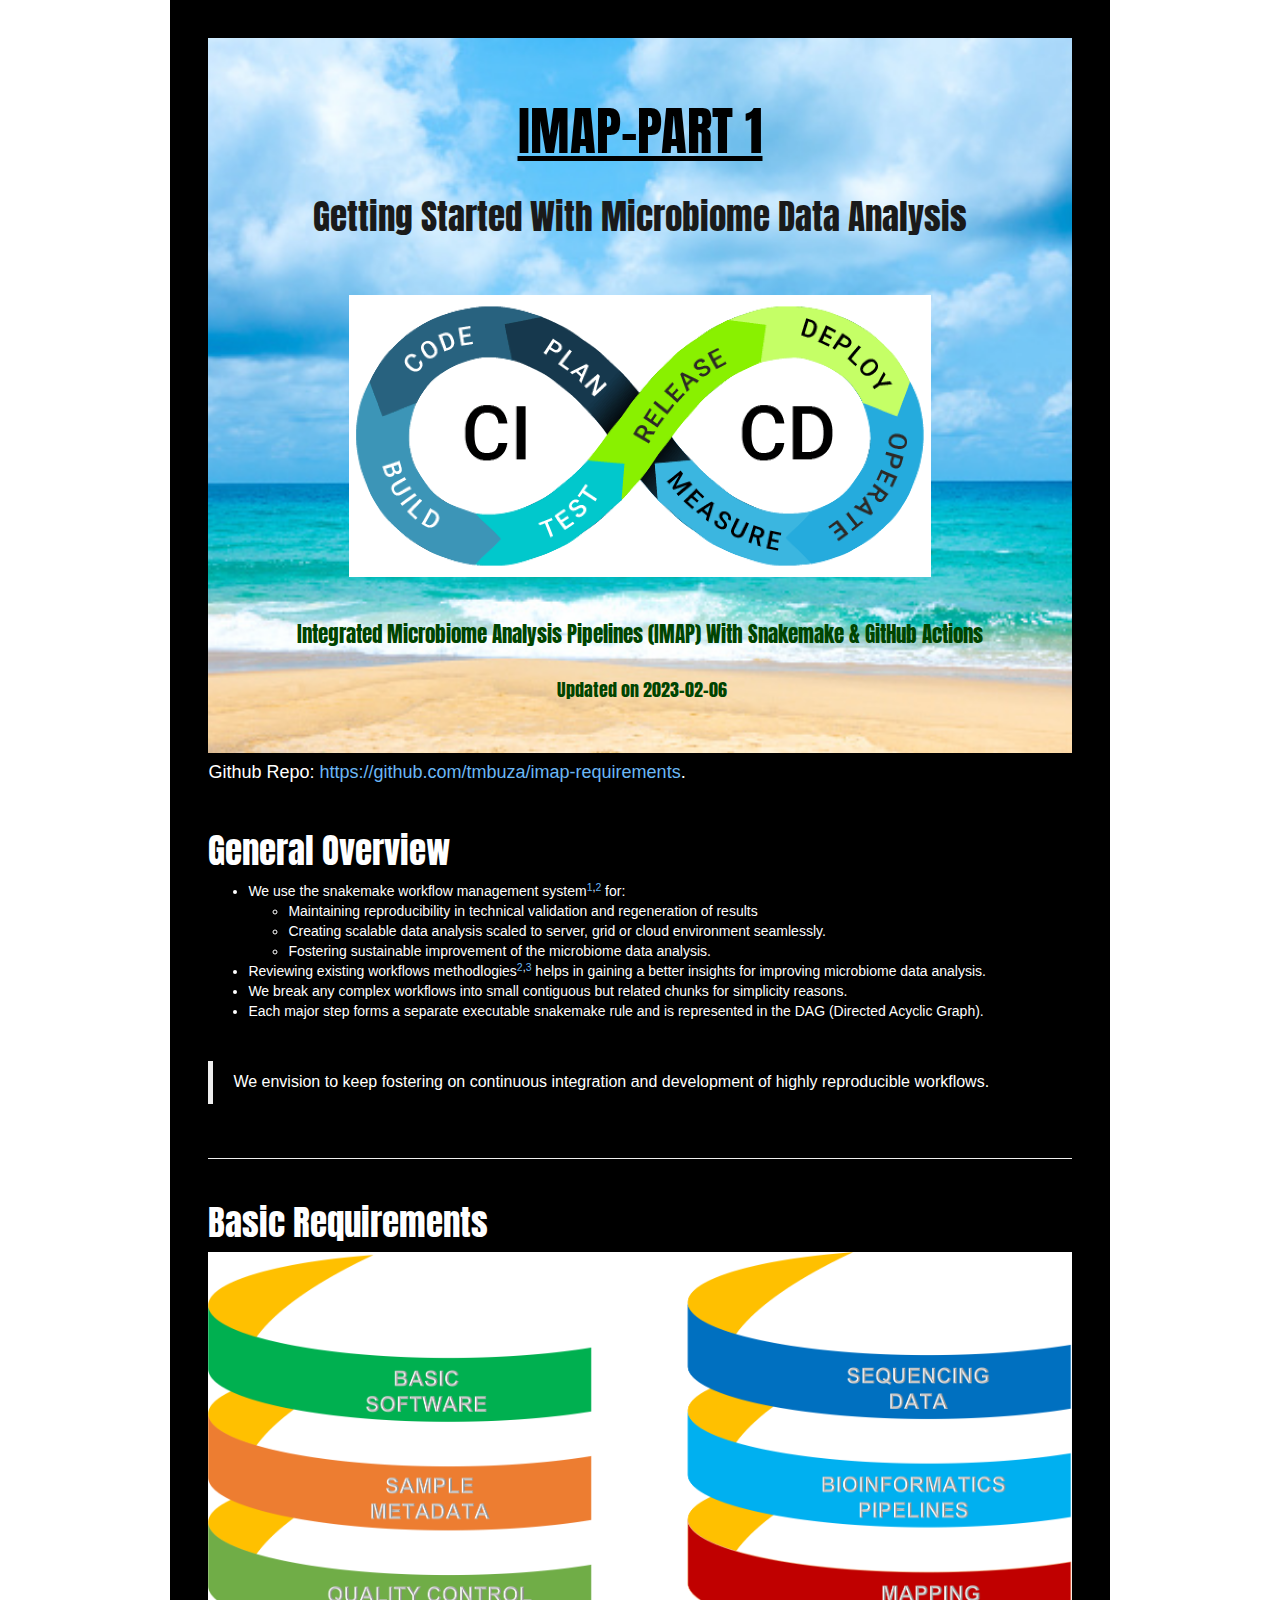
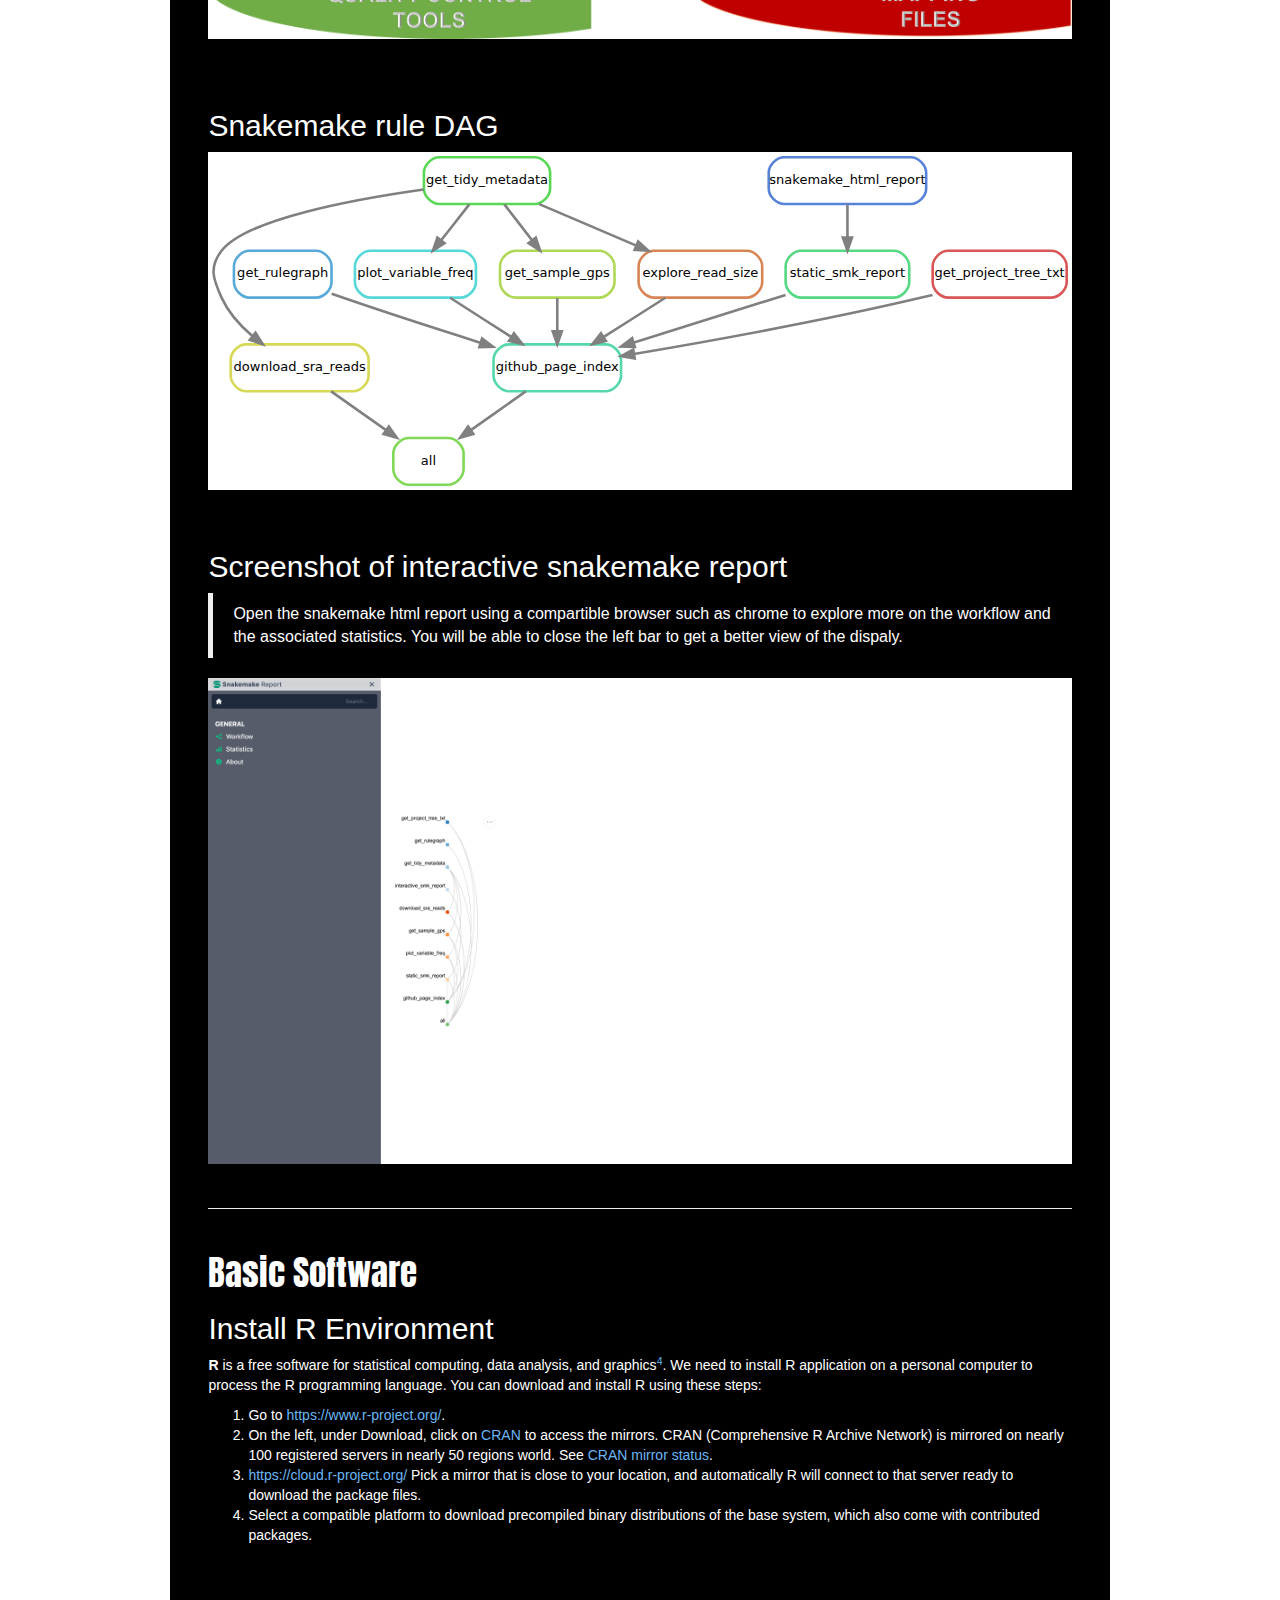
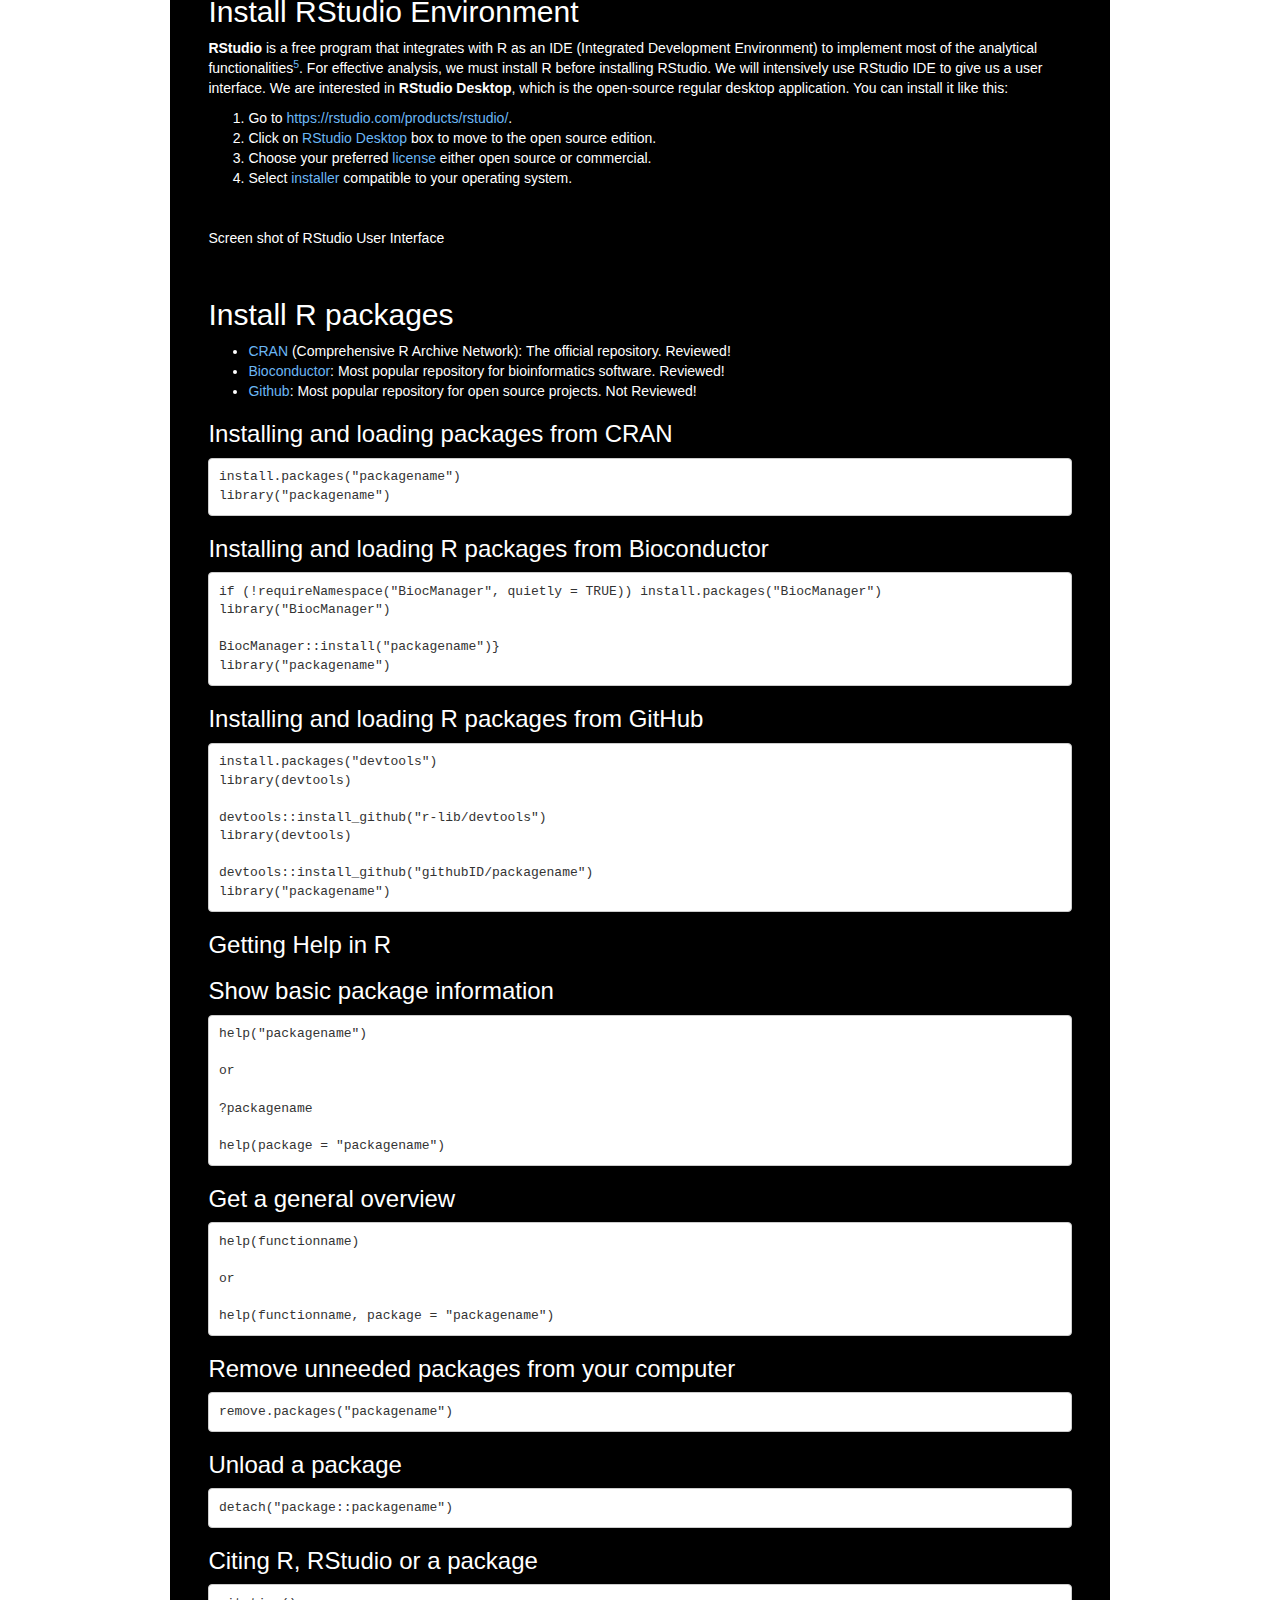
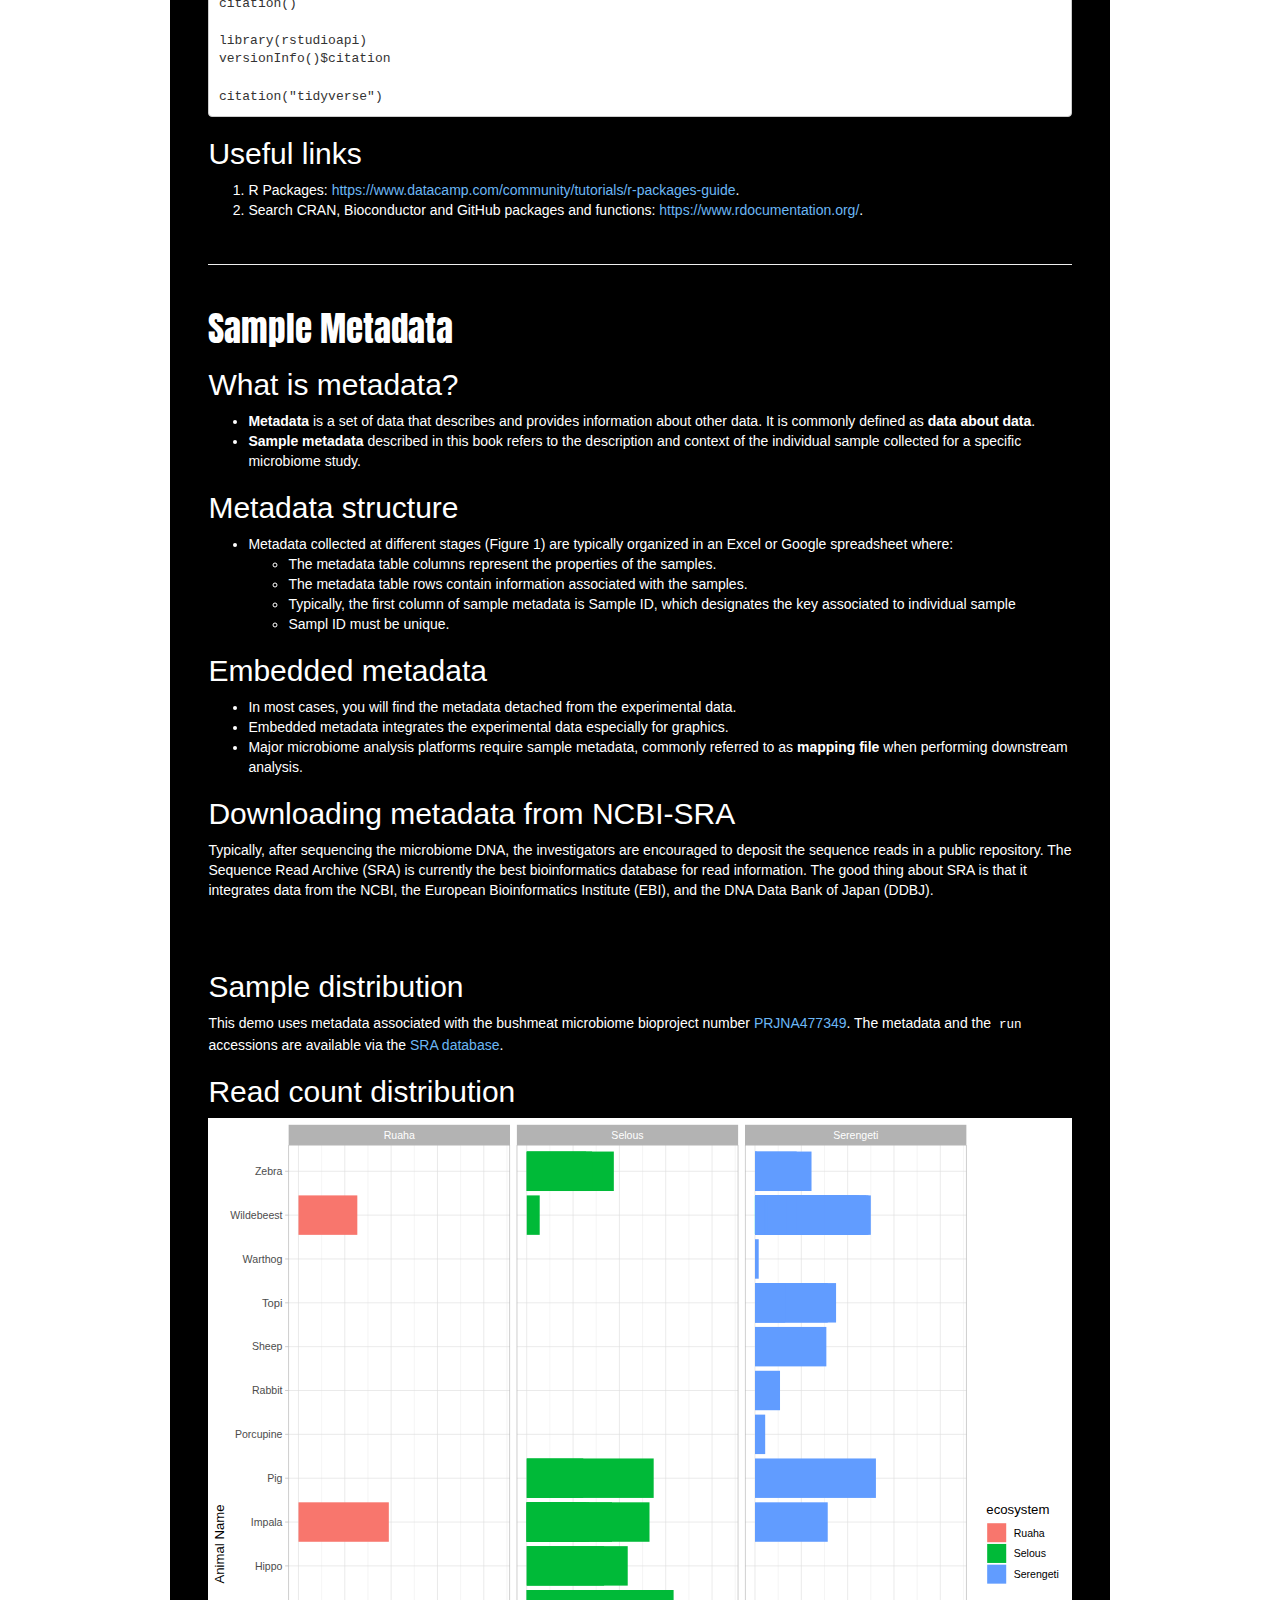
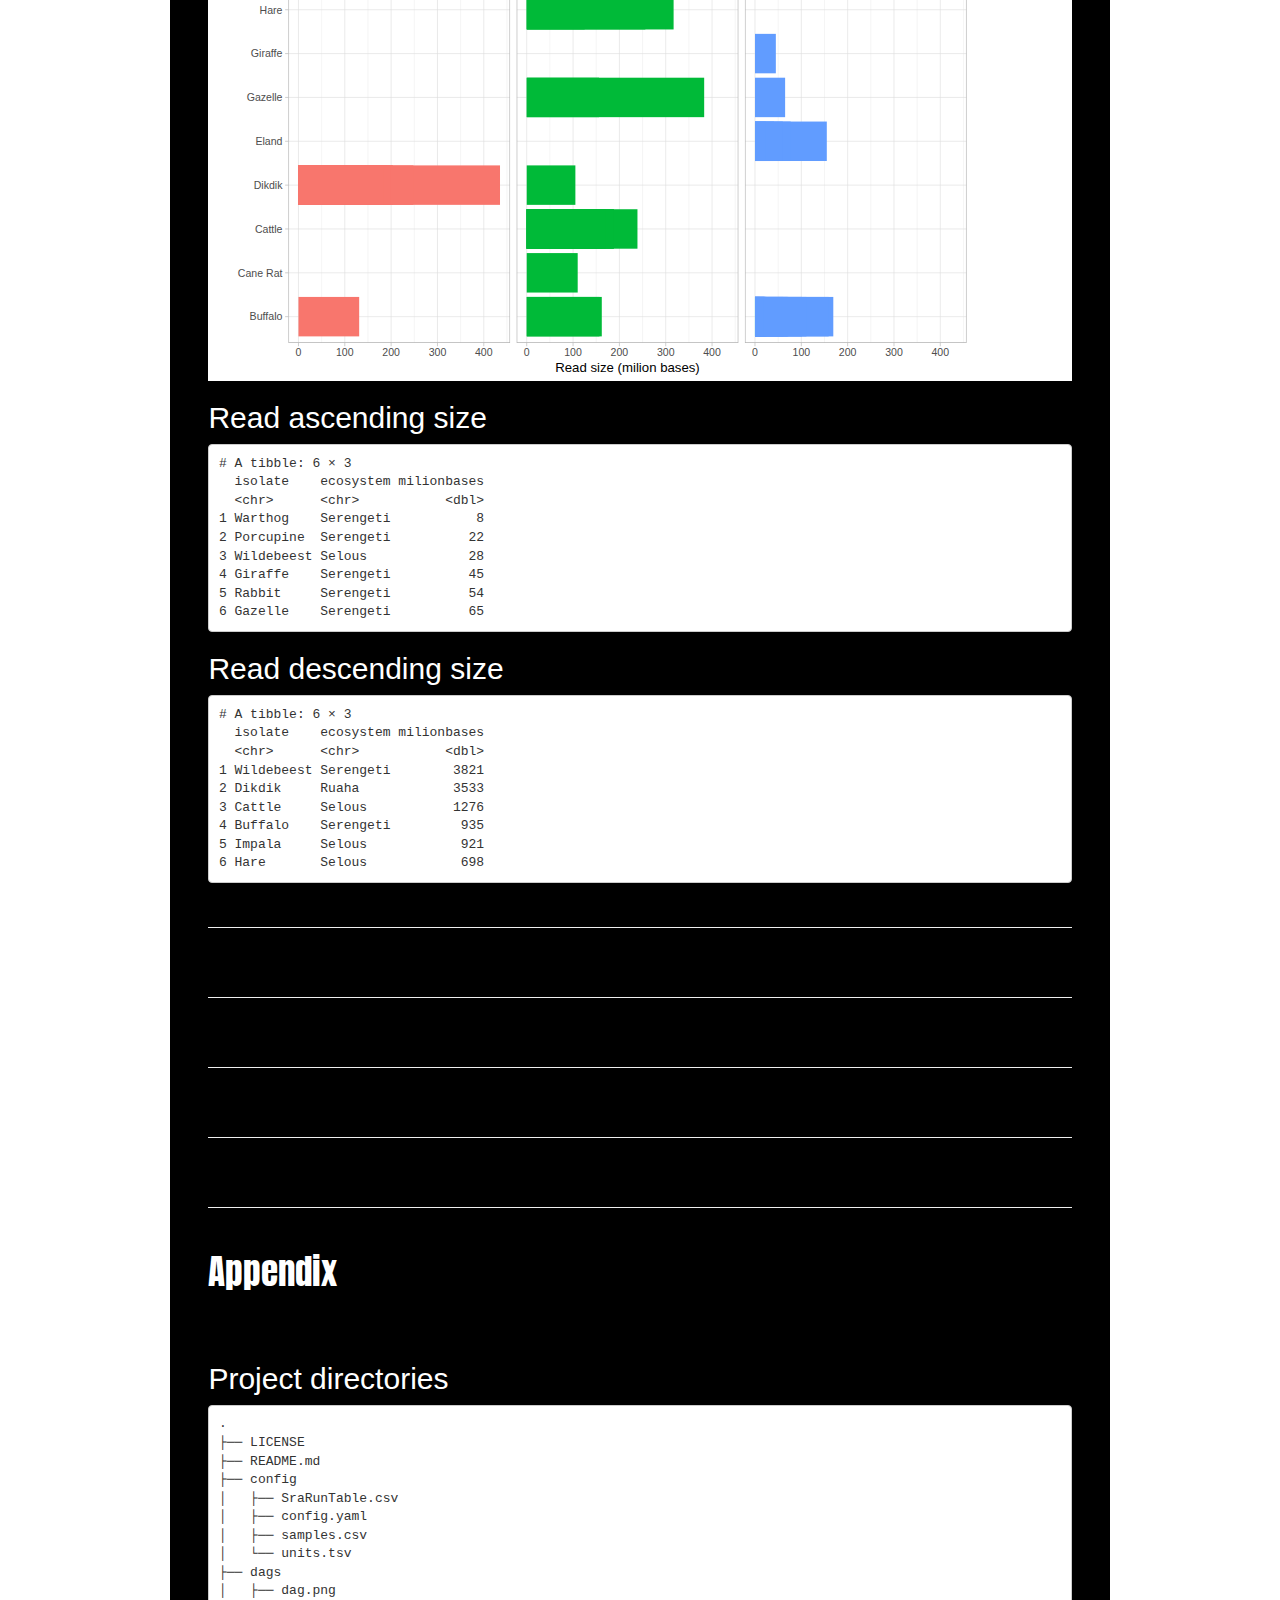
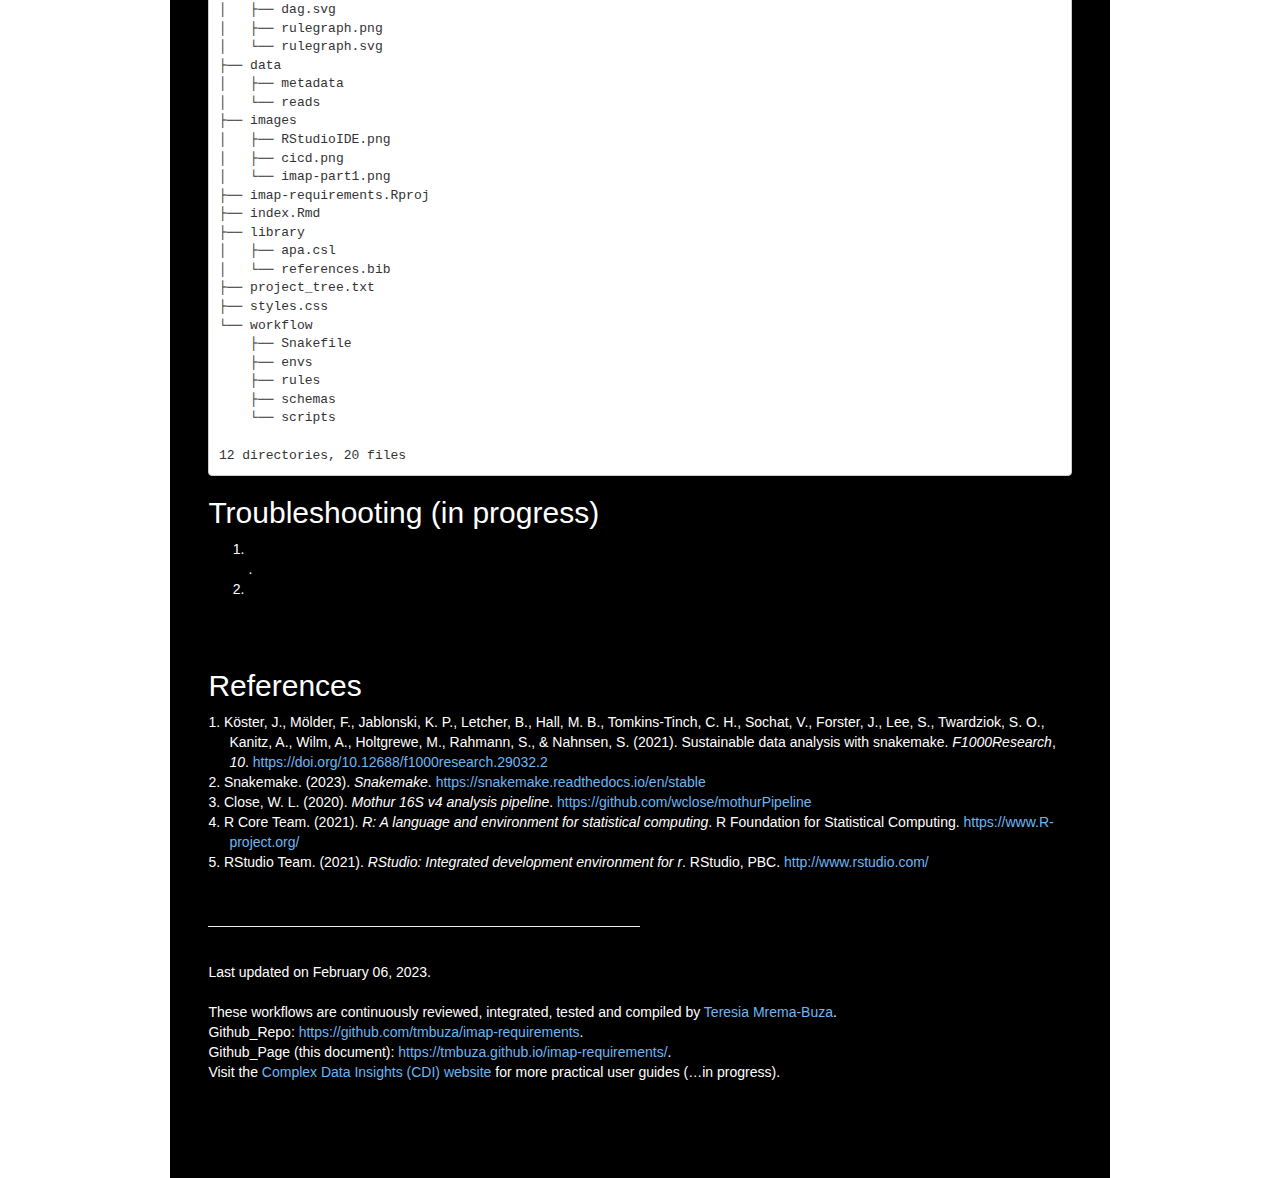
